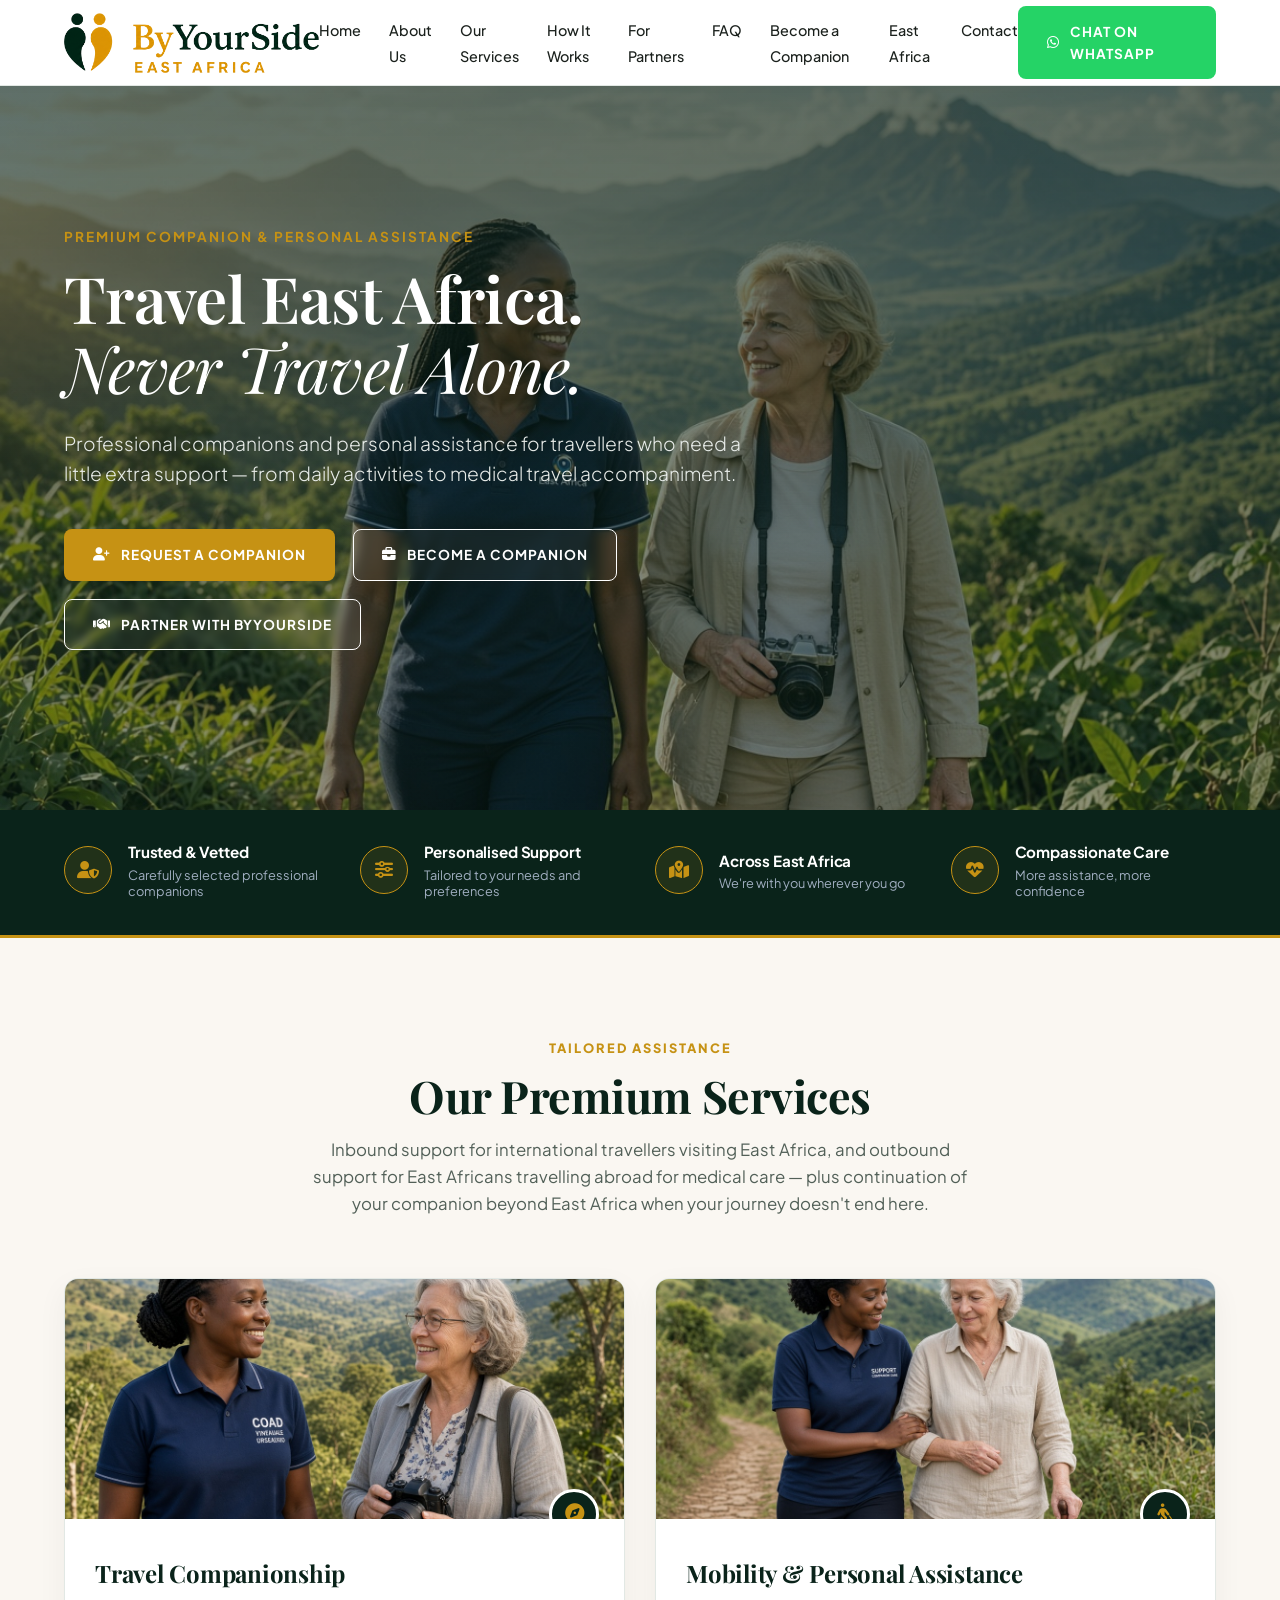
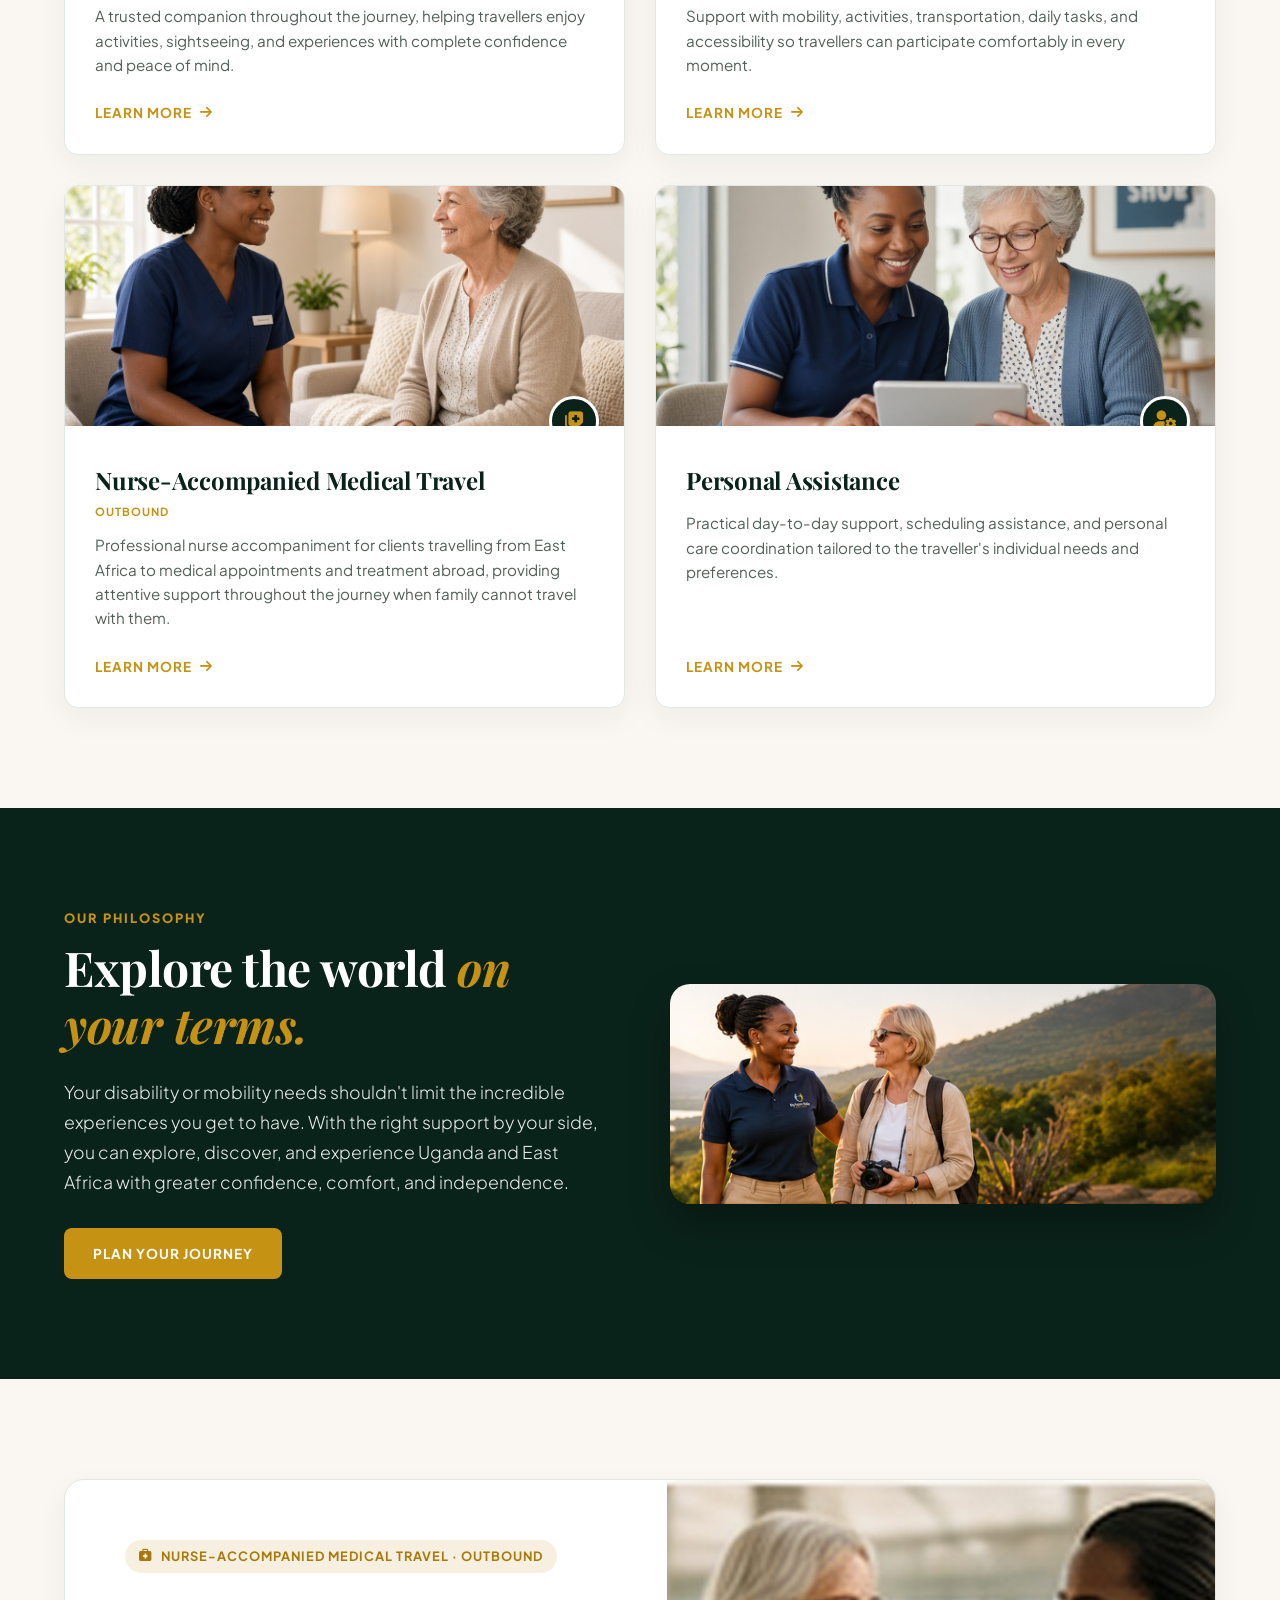
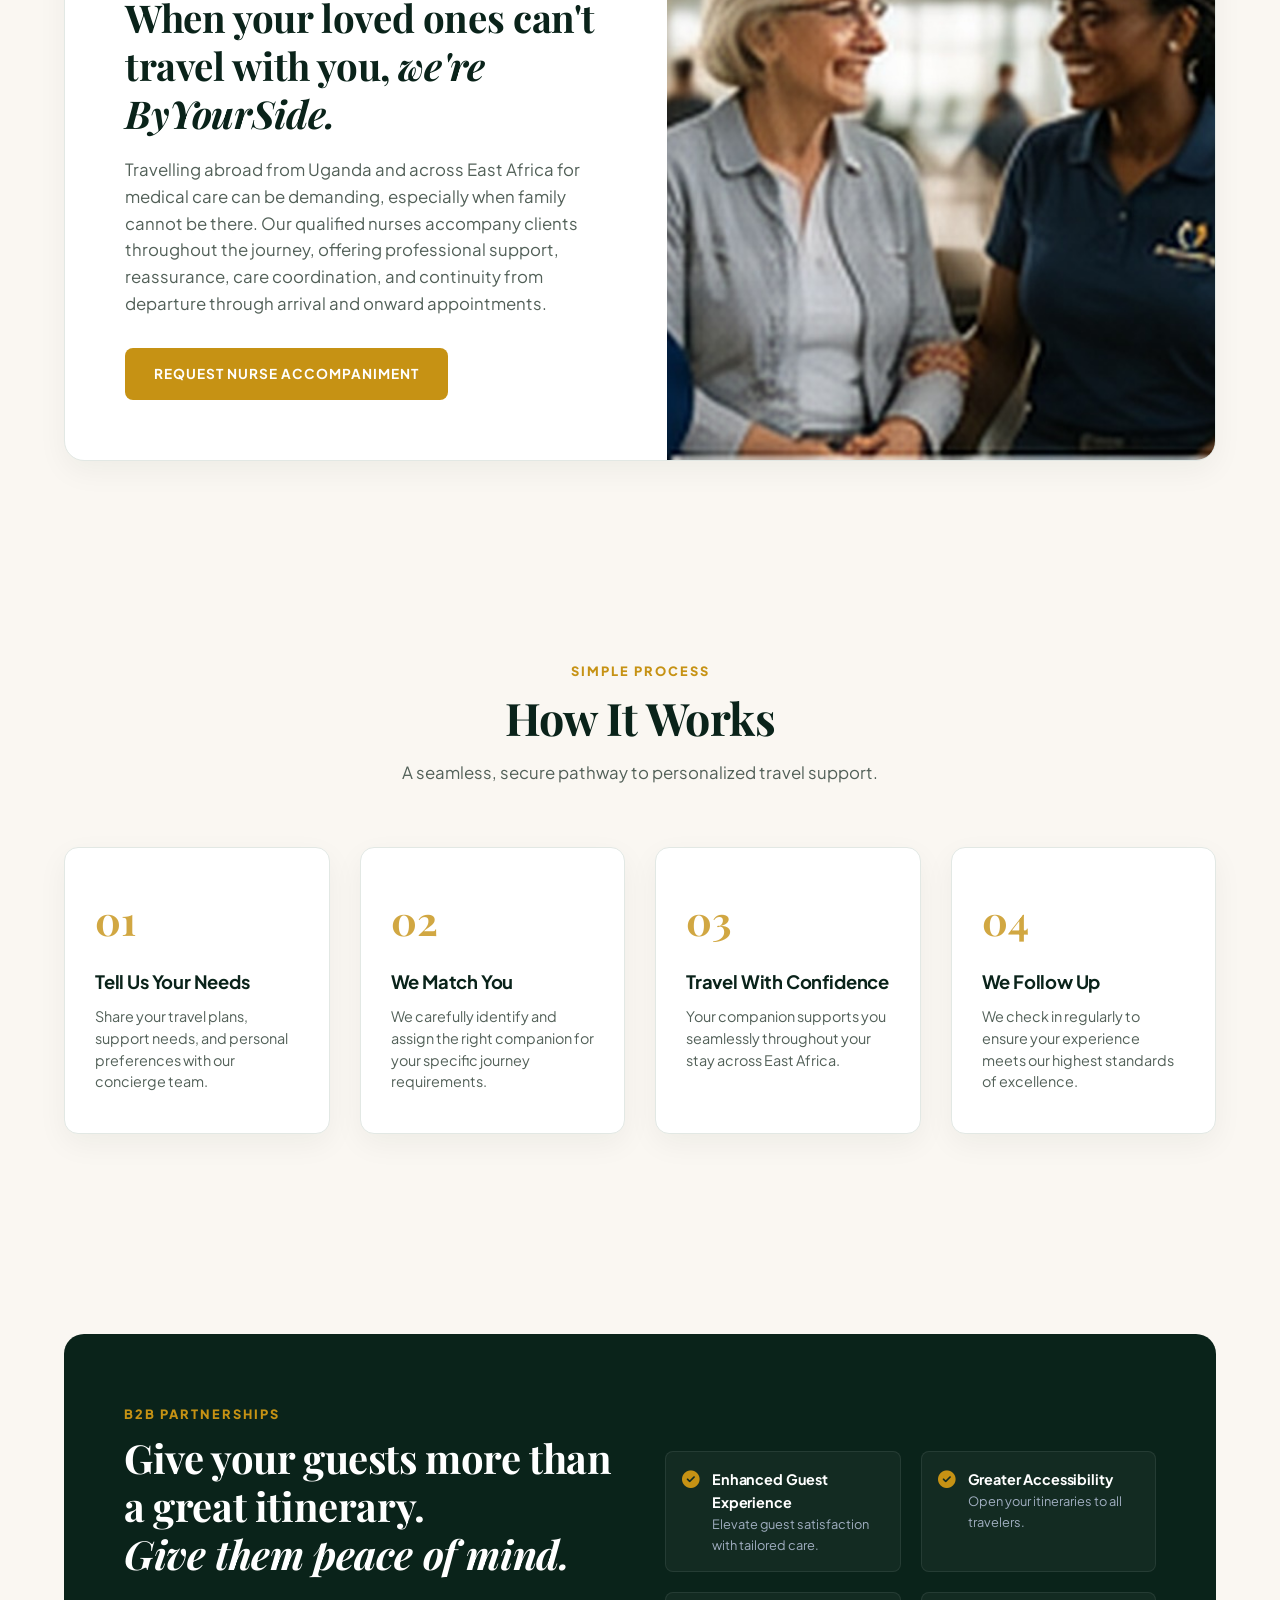
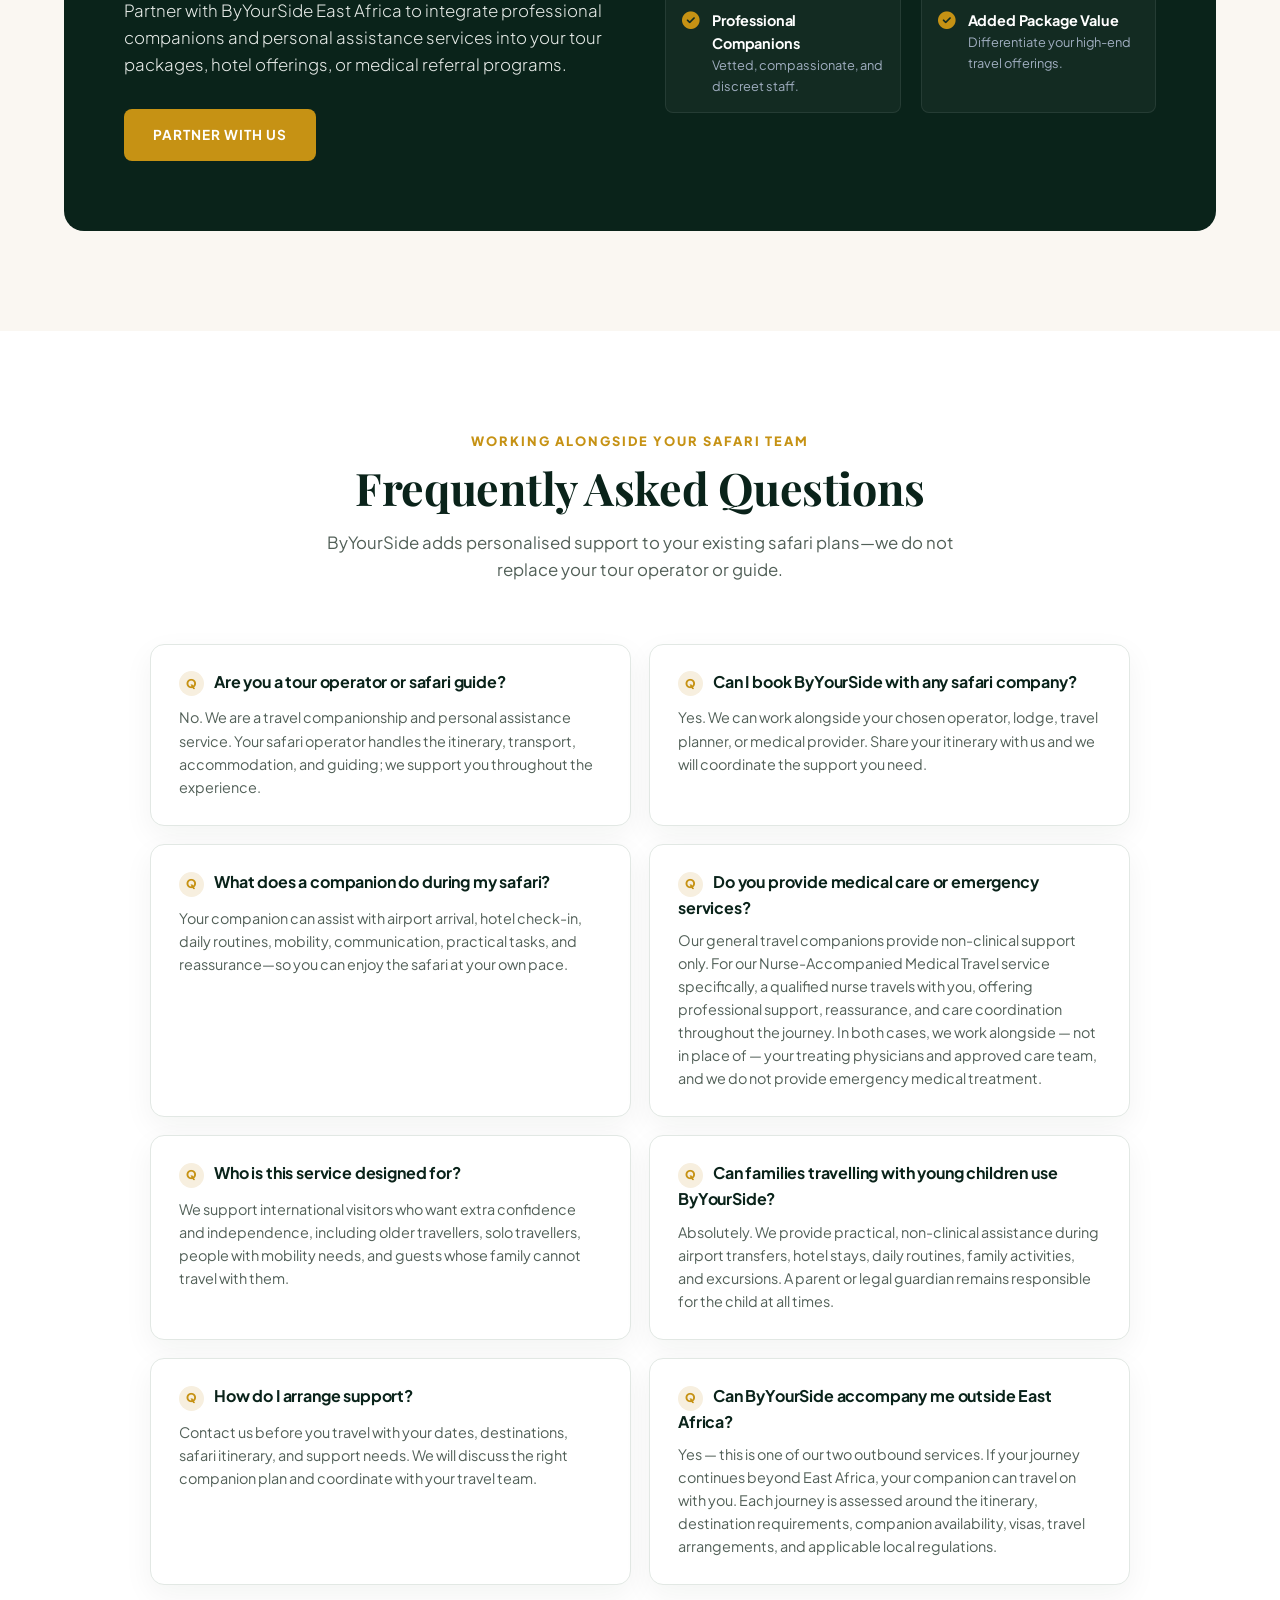
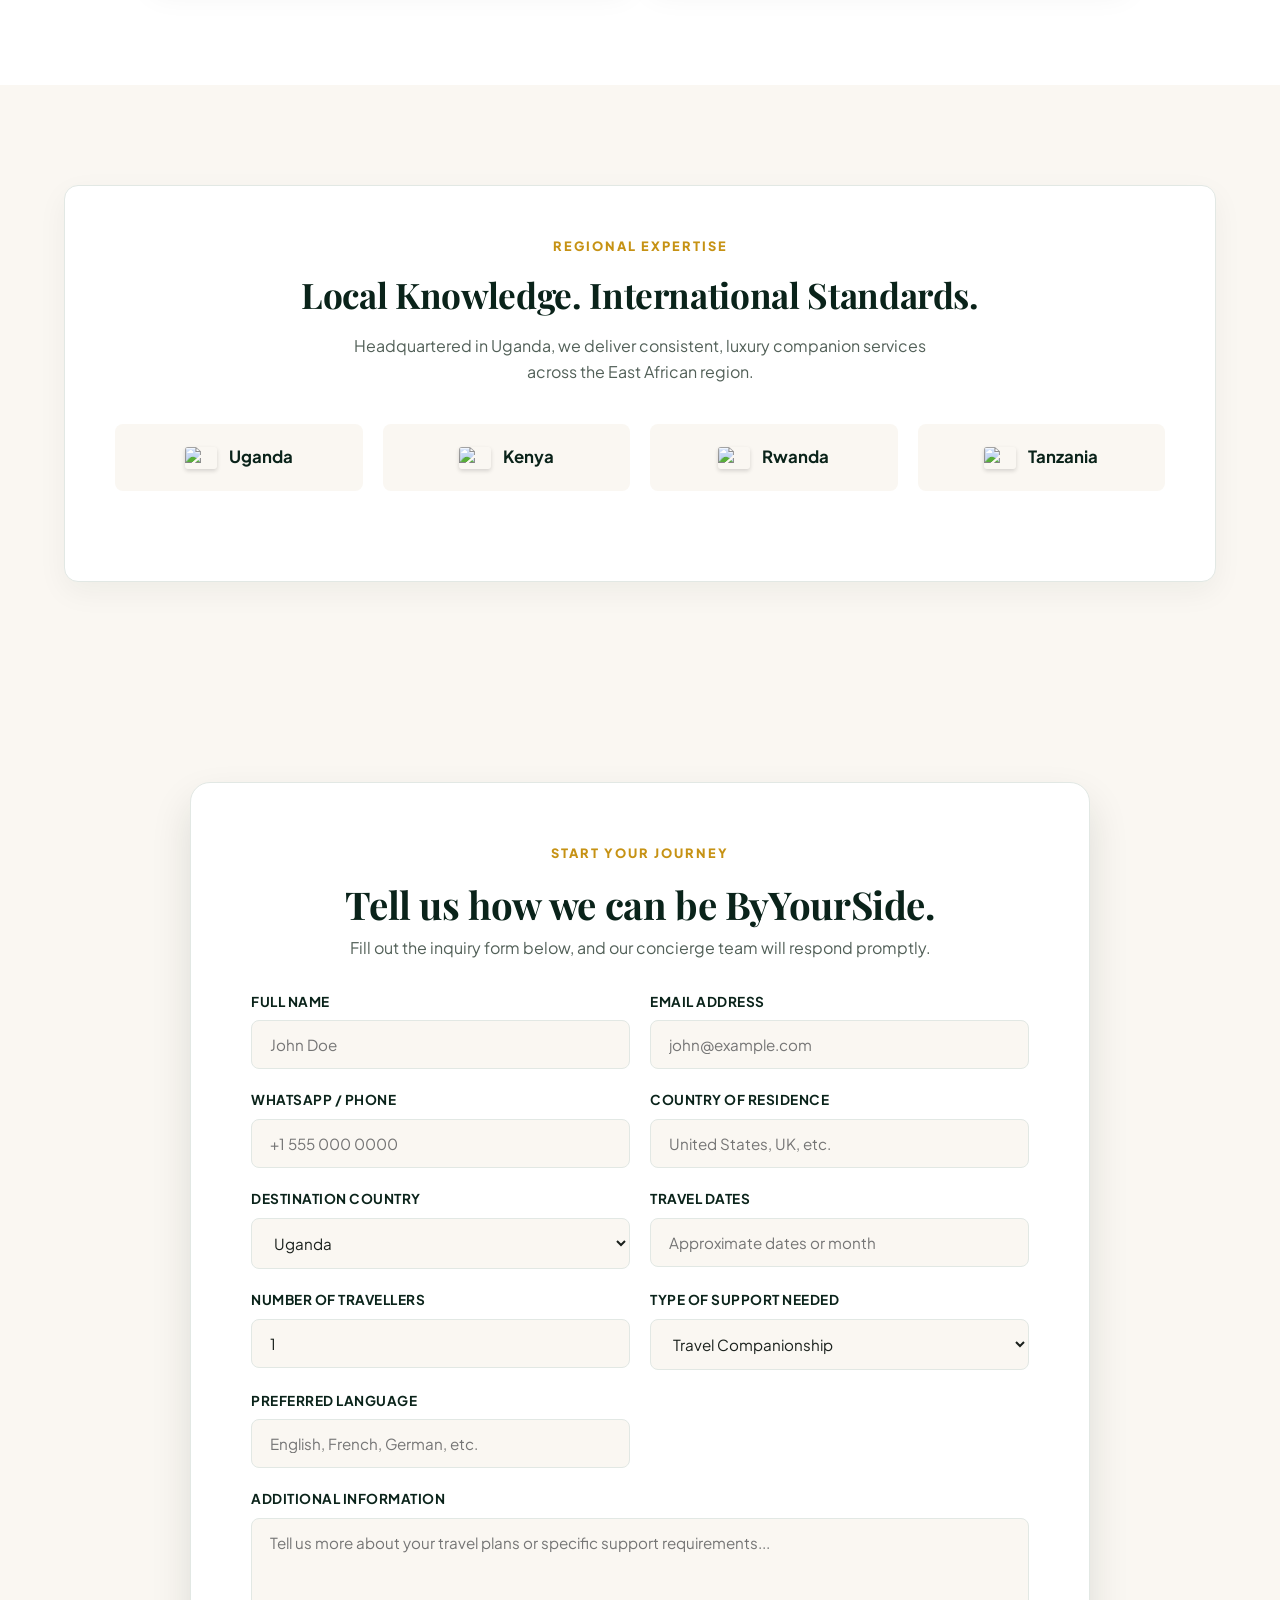
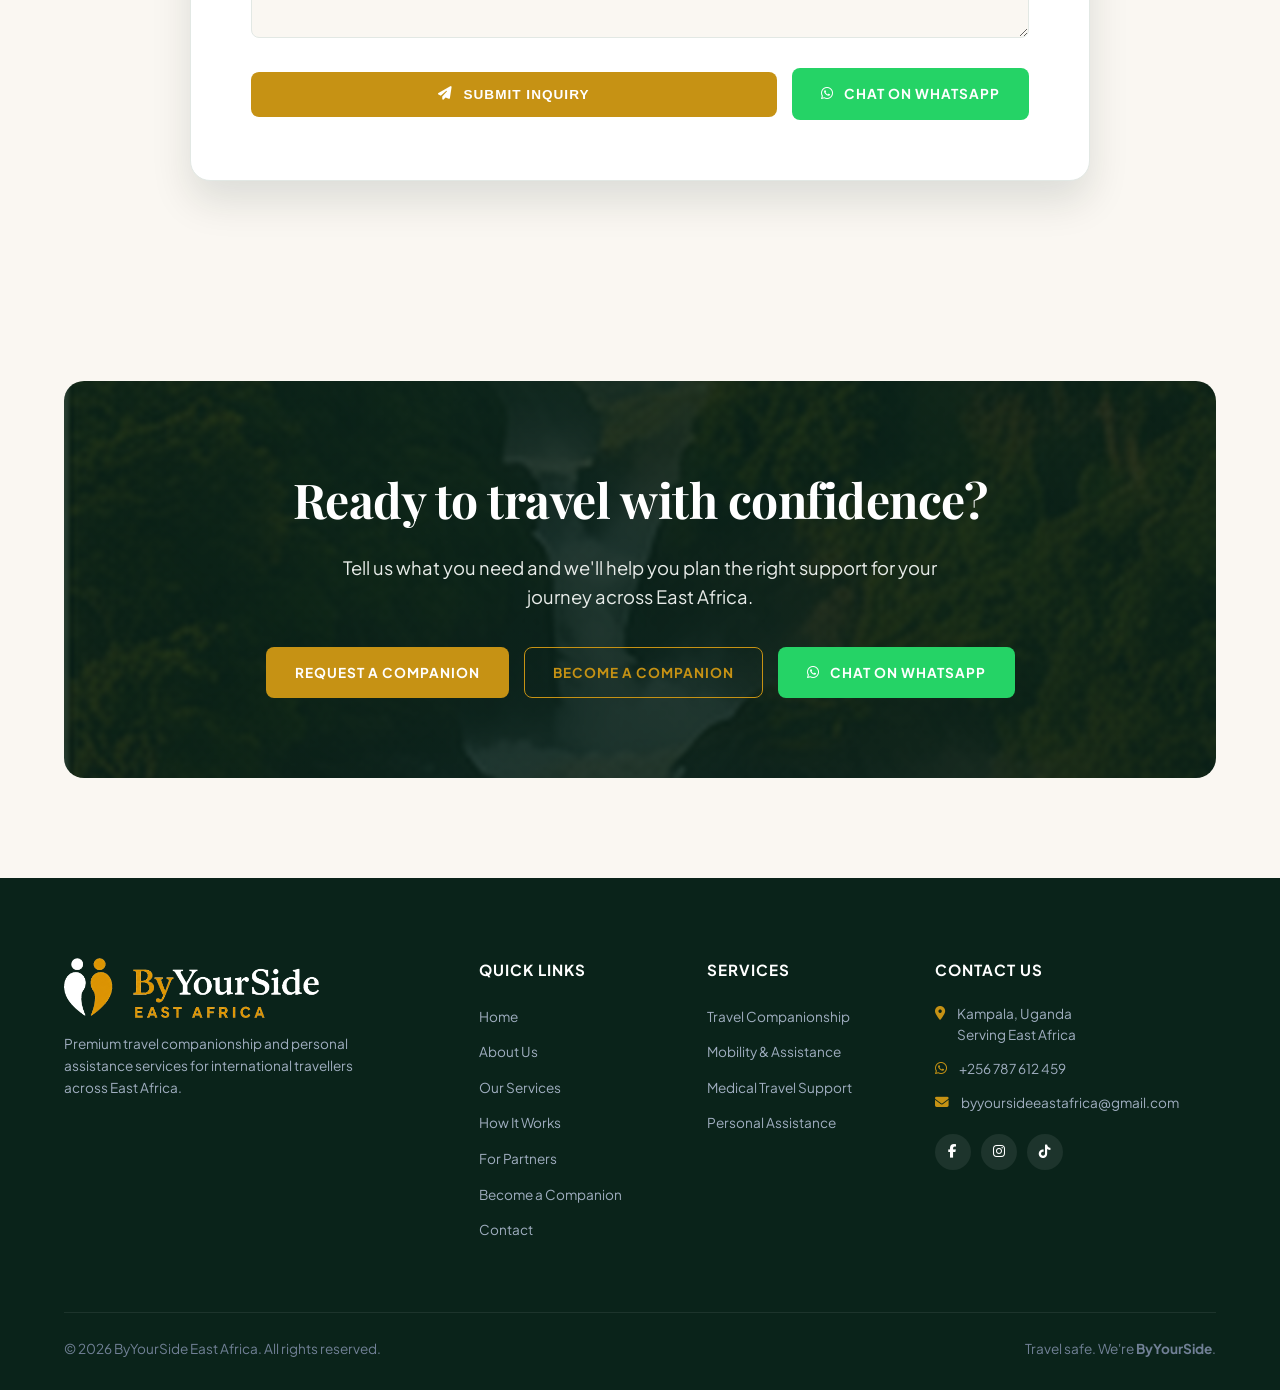
==== index.html @ d6a12758 "assets" ====
<!DOCTYPE html>
<html lang="en">
<head>
  <meta charset="UTF-8" />
  <meta name="viewport" content="width=device-width, initial-scale=1.0" />
  <title>ByYourSide EAST AFRICA — Travel with Confidence</title>
  
  <!-- Fonts & Icons -->
  <link rel="preconnect" href="https://fonts.googleapis.com">
  <link rel="preconnect" href="https://fonts.gstatic.com" crossorigin>
  <link href="https://fonts.googleapis.com/css2?family=Plus+Jakarta+Sans:wght@300;400;500;600;700;800&family=Playfair+Display:ital,wght@0,500;0,600;0,700;1,400;1,600&display=swap" rel="stylesheet">
  <link rel="stylesheet" href="https://cdnjs.cloudflare.com/ajax/libs/font-awesome/6.4.0/css/all.min.css" />

  <style>
    :root {
      --primary-dark: #0A231A;
      --primary-green: #143A27;
      --accent-gold: #C69214;
      --accent-gold-hover: #A87A0E;
      --accent-gold-light: #F7EFDF;
      --bg-cream: #FAF7F2;
      --bg-card: #FFFFFF;
      --text-dark: #1A201C;
      --text-muted: #526058;
      --text-light: #E8ECE9;
      --border-color: #E2E8E4;
      --radius-sm: 8px;
      --radius-md: 14px;
      --radius-lg: 20px;
      --shadow-soft: 0 10px 30px rgba(10, 35, 26, 0.05);
      --shadow-hover: 0 20px 40px rgba(10, 35, 26, 0.12);
    }

    * {
      box-sizing: border-box;
      margin: 0;
      padding: 0;
    }

    html {
      scroll-behavior: smooth;
    }

    body {
      font-family: 'Plus Jakarta Sans', sans-serif;
      background-color: var(--bg-cream);
      color: var(--text-dark);
      line-height: 1.6;
      -webkit-font-smoothing: antialiased;
    }

    h1, h2, h3, h4 {
      font-family: 'Playfair Display', serif;
      letter-spacing: -0.01em;
    }

    .container {
      width: 90%;
      max-width: 1200px;
      margin: 0 auto;
    }

    /* Buttons & Components */
    .btn {
      display: inline-flex;
      align-items: center;
      justify-content: center;
      gap: 10px;
      padding: 14px 28px;
      border-radius: var(--radius-sm);
      font-size: 0.85rem;
      font-weight: 700;
      text-transform: uppercase;
      letter-spacing: 1px;
      text-decoration: none;
      transition: all 0.3s ease;
      cursor: pointer;
      border: 1px solid transparent;
    }

    .btn-gold {
      background-color: var(--accent-gold);
      color: #FFFFFF;
    }

    .btn-gold:hover {
      background-color: var(--accent-gold-hover);
      transform: translateY(-2px);
      box-shadow: 0 8px 20px rgba(198, 146, 20, 0.3);
    }

    .btn-outline-gold {
      border-color: var(--accent-gold);
      color: var(--accent-gold);
      background: transparent;
    }

    .btn-outline-gold:hover {
      background-color: var(--accent-gold);
      color: #FFFFFF;
      transform: translateY(-2px);
    }

    .btn-outline-light {
      border-color: #FFFFFF;
      color: #FFFFFF;
      background: rgba(255, 255, 255, 0.05);
      backdrop-filter: blur(4px);
    }

    .btn-outline-light:hover {
      background: #FFFFFF;
      color: var(--primary-dark);
      transform: translateY(-2px);
    }

    .btn-wa {
      background-color: #25D366;
      color: #FFFFFF;
    }

    .btn-wa:hover {
      background-color: #1DA851;
      transform: translateY(-2px);
      box-shadow: 0 8px 20px rgba(37, 211, 102, 0.3);
    }

    /* Navigation */
    header {
      background: #FFFFFF;
      border-bottom: 1px solid var(--border-color);
      position: sticky;
      top: 0;
      z-index: 1000;
      transition: all 0.3s ease;
    }

    .nav-container {
      display: flex;
      justify-content: space-between;
      align-items: center;
      height: 85px;
    }

    .logo-svg {
      height: 60px;
      width: auto;
      display: block;
    }

    .nav-menu {
      display: flex;
      gap: 28px;
      list-style: none;
    }

    .nav-menu a {
      text-decoration: none;
      color: var(--text-dark);
      font-size: 0.9rem;
      font-weight: 500;
      transition: color 0.3s ease;
    }

    .nav-menu a:hover {
      color: var(--accent-gold);
    }

    .mobile-toggle {
      display: none;
      font-size: 1.5rem;
      color: var(--primary-dark);
      background: none;
      border: none;
      cursor: pointer;
    }

    .header-wa-btn {
      display: none;
    }

    @media (min-width: 1025px) {
      .header-wa-btn {
        display: inline-flex;
      }
    }

    /* Hero Section */
    .hero {
      position: relative;
      background: linear-gradient(180deg, rgba(10, 35, 26, 0.65) 0%, rgba(10, 35, 26, 0.45) 100%), 
                  url('assets/hero_banner.jpg') center/cover no-repeat;
      padding: 140px 0 160px;
      color: #FFFFFF;
    }

    .hero-content {
      max-width: 760px;
    }

    .hero-tag {
      font-size: 0.85rem;
      font-weight: 700;
      text-transform: uppercase;
      letter-spacing: 2px;
      color: var(--accent-gold);
      margin-bottom: 15px;
      display: block;
    }

    .hero h1 {
      font-size: 4rem;
      line-height: 1.1;
      font-weight: 600;
      margin-bottom: 24px;
    }

    .hero h1 span {
      font-style: italic;
      color: #FFFFFF;
      font-weight: 400;
    }

    .hero p {
      font-size: 1.2rem;
      line-height: 1.6;
      margin-bottom: 40px;
      color: var(--text-light);
      font-weight: 300;
      max-width: 680px;
    }

    .hero-ctas {
      display: flex;
      gap: 18px;
      flex-wrap: wrap;
    }

    /* Trust Strip */
    .trust-strip {
      background: var(--primary-dark);
      color: #FFFFFF;
      padding: 35px 0;
      border-bottom: 3px solid var(--accent-gold);
      margin-top: -5px;
    }

    .trust-grid {
      display: grid;
      grid-template-columns: repeat(4, 1fr);
      gap: 30px;
    }

    .trust-item {
      display: flex;
      align-items: center;
      gap: 16px;
    }

    .trust-icon {
      width: 48px;
      height: 48px;
      border-radius: 50%;
      background: rgba(198, 146, 20, 0.12);
      border: 1px solid var(--accent-gold);
      display: flex;
      align-items: center;
      justify-content: center;
      color: var(--accent-gold);
      font-size: 1.1rem;
      flex-shrink: 0;
    }

    .trust-text h4 {
      font-size: 0.95rem;
      font-family: 'Plus Jakarta Sans', sans-serif;
      font-weight: 700;
      margin-bottom: 2px;
    }

    .trust-text p {
      font-size: 0.8rem;
      color: #A0AEC0;
      line-height: 1.3;
    }

    /* Section Headings */
    .section-padding {
      padding: 100px 0;
    }

    .section-title {
      text-align: center;
      max-width: 680px;
      margin: 0 auto 60px;
    }

    .section-title-sub {
      font-size: 0.8rem;
      font-weight: 800;
      text-transform: uppercase;
      letter-spacing: 2px;
      color: var(--accent-gold);
      margin-bottom: 10px;
      display: block;
    }

    .section-title h2 {
      font-size: 2.8rem;
      color: var(--primary-dark);
      line-height: 1.2;
    }

    .section-title p {
      color: var(--text-muted);
      font-size: 1.05rem;
      margin-top: 15px;
    }

    /* Services Grid */
    .services-grid {
      display: grid;
      grid-template-columns: repeat(2, 1fr);
      gap: 30px;
    }

    .service-card {
      background: var(--bg-card);
      border-radius: var(--radius-md);
      overflow: hidden;
      box-shadow: var(--shadow-soft);
      border: 1px solid var(--border-color);
      display: flex;
      flex-direction: column;
      transition: all 0.3s ease;
    }

    .service-card:hover {
      transform: translateY(-5px);
      box-shadow: var(--shadow-hover);
    }

    .service-img-wrap {
      position: relative;
      width: 100%;
      height: 240px;
      overflow: hidden;
    }

    .service-img-wrap img {
      width: 100%;
      height: 100%;
      object-fit: cover;
      transition: transform 0.5s ease;
    }

    .service-card:hover .service-img-wrap img {
      transform: scale(1.05);
    }

    .service-card-icon {
      position: absolute;
      bottom: -20px;
      right: 25px;
      width: 50px;
      height: 50px;
      background: var(--primary-dark);
      color: var(--accent-gold);
      border-radius: 50%;
      display: flex;
      align-items: center;
      justify-content: center;
      font-size: 1.2rem;
      border: 3px solid #FFFFFF;
      box-shadow: 0 4px 10px rgba(0,0,0,0.1);
    }

    .service-content {
      padding: 35px 30px 30px;
      flex-grow: 1;
      display: flex;
      flex-direction: column;
    }

    .service-card h3 {
      font-size: 1.5rem;
      color: var(--primary-dark);
      margin-bottom: 12px;
    }

    .service-card p {
      font-size: 0.95rem;
      color: var(--text-muted);
      margin-bottom: 25px;
      flex-grow: 1;
    }

    .service-link {
      color: var(--accent-gold);
      text-decoration: none;
      font-size: 0.85rem;
      font-weight: 700;
      text-transform: uppercase;
      letter-spacing: 1px;
      display: inline-flex;
      align-items: center;
      gap: 8px;
      transition: gap 0.3s ease;
    }

    .service-link:hover {
      gap: 12px;
    }

    /* Empowerment Section */
    .empowerment-bg {
      background: var(--primary-dark);
      color: #FFFFFF;
      position: relative;
      overflow: hidden;
    }

    .empowerment-grid {
      display: grid;
      grid-template-columns: 1fr 1fr;
      gap: 60px;
      align-items: center;
    }

    .empowerment-content h2 {
      font-size: 3rem;
      line-height: 1.2;
      margin-bottom: 24px;
      color: #FFFFFF;
    }

    .empowerment-content h2 span {
      color: var(--accent-gold);
      font-style: italic;
    }

    .empowerment-content p {
      font-size: 1.1rem;
      line-height: 1.7;
      color: var(--text-light);
      margin-bottom: 30px;
      font-weight: 300;
    }

    .empowerment-image {
      position: relative;
      border-radius: var(--radius-lg);
      overflow: hidden;
      box-shadow: 0 20px 40px rgba(0,0,0,0.3);
    }

    .empowerment-image img {
      width: 100%;
      height: auto;
      display: block;
    }

    /* Medical Feature Section */
    .medical-card {
      background: #FFFFFF;
      border-radius: var(--radius-lg);
      border: 1px solid var(--border-color);
      box-shadow: var(--shadow-soft);
      overflow: hidden;
      display: grid;
      grid-template-columns: 1.1fr 1fr;
    }

    .medical-content {
      padding: 60px;
      display: flex;
      flex-direction: column;
      justify-content: center;
    }

    .medical-badge {
      display: inline-flex;
      align-items: center;
      gap: 8px;
      background: var(--accent-gold-light);
      color: var(--accent-gold-hover);
      padding: 6px 14px;
      border-radius: 50px;
      font-size: 0.8rem;
      font-weight: 700;
      text-transform: uppercase;
      letter-spacing: 1px;
      width: fit-content;
      margin-bottom: 20px;
    }

    .medical-content h2 {
      font-size: 2.4rem;
      color: var(--primary-dark);
      margin-bottom: 20px;
      line-height: 1.25;
    }

    .medical-content p {
      font-size: 1.05rem;
      color: var(--text-muted);
      margin-bottom: 30px;
      line-height: 1.6;
    }

    .medical-image {
      background: url('assets/medical-travel.jpg') center/cover no-repeat;
      min-height: 400px;
    }

    /* How It Works Steps */
    .steps-wrapper {
      display: grid;
      grid-template-columns: repeat(4, 1fr);
      gap: 30px;
      position: relative;
    }

    .step-card {
      background: var(--bg-card);
      padding: 40px 30px;
      border-radius: var(--radius-md);
      border: 1px solid var(--border-color);
      box-shadow: var(--shadow-soft);
      position: relative;
    }

    .step-number {
      font-family: 'Playfair Display', serif;
      font-size: 2.5rem;
      font-weight: 700;
      color: var(--accent-gold);
      opacity: 0.8;
      margin-bottom: 15px;
    }

    .step-card h3 {
      font-size: 1.15rem;
      font-family: 'Plus Jakarta Sans', sans-serif;
      font-weight: 700;
      margin-bottom: 10px;
      color: var(--primary-dark);
    }

    .step-card p {
      font-size: 0.9rem;
      color: var(--text-muted);
      line-height: 1.5;
    }

    /* Safari Operator FAQ */
    .faq-grid {
      display: grid;
      grid-template-columns: repeat(2, 1fr);
      gap: 18px;
      max-width: 980px;
      margin: 0 auto;
    }

    .faq-item {
      background: var(--bg-card);
      border: 1px solid var(--border-color);
      border-radius: var(--radius-md);
      padding: 26px 28px;
      box-shadow: var(--shadow-soft);
    }

    .faq-item h3 {
      font-family: 'Plus Jakarta Sans', sans-serif;
      color: var(--primary-dark);
      font-size: 1rem;
      line-height: 1.4;
      margin-bottom: 10px;
    }

    .faq-item h3::before {
      content: 'Q';
      display: inline-flex;
      align-items: center;
      justify-content: center;
      width: 25px;
      height: 25px;
      margin-right: 10px;
      border-radius: 50%;
      background: var(--accent-gold-light);
      color: var(--accent-gold);
      font-size: 0.75rem;
      font-weight: 800;
    }

    .faq-item p {
      color: var(--text-muted);
      font-size: 0.9rem;
      line-height: 1.6;
    }

    /* For Partners B2B Section */
    .partner-section {
      background: var(--primary-dark);
      color: #FFFFFF;
      border-radius: var(--radius-lg);
      padding: 70px 60px;
      display: grid;
      grid-template-columns: 1fr 1fr;
      gap: 50px;
      align-items: center;
    }

    .partner-content h2 {
      font-size: 2.5rem;
      margin-bottom: 20px;
      line-height: 1.2;
    }

    .partner-content p {
      color: var(--text-light);
      font-size: 1.05rem;
      margin-bottom: 30px;
      font-weight: 300;
    }

    .partner-benefits {
      display: grid;
      grid-template-columns: repeat(2, 1fr);
      gap: 20px;
    }

    .benefit-item {
      display: flex;
      align-items: flex-start;
      gap: 12px;
      background: rgba(255, 255, 255, 0.04);
      padding: 16px;
      border-radius: var(--radius-sm);
      border: 1px solid rgba(255, 255, 255, 0.08);
    }

    .benefit-item i {
      color: var(--accent-gold);
      font-size: 1.1rem;
      margin-top: 3px;
    }

    .benefit-item h4 {
      font-family: 'Plus Jakarta Sans', sans-serif;
      font-size: 0.9rem;
      font-weight: 700;
      color: #FFFFFF;
    }

    /* East Africa Strip */
    .region-box {
      background: #FFFFFF;
      border-radius: var(--radius-md);
      padding: 50px;
      border: 1px solid var(--border-color);
      box-shadow: var(--shadow-soft);
      text-align: center;
    }

    .country-grid {
      display: grid;
      grid-template-columns: repeat(4, 1fr);
      gap: 20px;
      margin: 40px 0;
    }

    .country-card {
      padding: 20px;
      background: var(--bg-cream);
      border-radius: var(--radius-sm);
      display: flex;
      align-items: center;
      justify-content: center;
      gap: 12px;
      font-weight: 700;
      color: var(--primary-dark);
      font-size: 1.05rem;
    }

    .flag-img {
      width: 32px;
      height: 22px;
      object-fit: cover;
      border-radius: 3px;
      box-shadow: 0 2px 4px rgba(0,0,0,0.15);
    }

    /* Form Section */
    .inquiry-wrapper {
      background: #FFFFFF;
      border-radius: var(--radius-lg);
      border: 1px solid var(--border-color);
      box-shadow: var(--shadow-hover);
      padding: 60px;
      max-width: 900px;
      margin: 0 auto;
    }

    .form-grid {
      display: grid;
      grid-template-columns: repeat(2, 1fr);
      gap: 20px;
      margin-top: 30px;
    }

    .form-group {
      display: flex;
      flex-direction: column;
      gap: 8px;
    }

    .form-group.full-width {
      grid-column: span 2;
    }

    .form-group label {
      font-size: 0.85rem;
      font-weight: 700;
      color: var(--primary-dark);
      text-transform: uppercase;
      letter-spacing: 0.5px;
    }

    .form-control {
      padding: 14px 18px;
      border-radius: var(--radius-sm);
      border: 1px solid var(--border-color);
      font-family: inherit;
      font-size: 0.95rem;
      color: var(--text-dark);
      background: var(--bg-cream);
      transition: border-color 0.3s ease;
    }

    .form-control:focus {
      outline: none;
      border-color: var(--accent-gold);
      background: #FFFFFF;
    }

    textarea.form-control {
      resize: vertical;
      min-height: 120px;
    }

    .form-actions {
      grid-column: span 2;
      display: flex;
      gap: 15px;
      align-items: center;
      margin-top: 10px;
    }

    /* Final CTA Banner */
    .final-cta {
      background: linear-gradient(rgba(10, 35, 26, 0.85), rgba(10, 35, 26, 0.85)),
                  url('assets/east-africa.jpg') center/cover no-repeat;
      border-radius: var(--radius-lg);
      padding: 80px 40px;
      text-align: center;
      color: #FFFFFF;
    }

    .final-cta h2 {
      font-size: 3rem;
      margin-bottom: 15px;
    }

    .final-cta p {
      font-size: 1.15rem;
      color: var(--text-light);
      margin-bottom: 35px;
      max-width: 600px;
      margin-left: auto;
      margin-right: auto;
    }

    /* Footer */
    footer {
      background: var(--primary-dark);
      color: #FFFFFF;
      padding: 80px 0 30px;
    }

    .footer-grid {
      display: grid;
      grid-template-columns: 2fr 1fr 1fr 1.5fr;
      gap: 40px;
      margin-bottom: 60px;
    }

    .footer-desc {
      font-size: 0.85rem;
      color: #A0AEC0;
      line-height: 1.6;
      margin-top: 15px;
      max-width: 320px;
    }

    .footer-col h4 {
      font-size: 0.95rem;
      font-family: 'Plus Jakarta Sans', sans-serif;
      font-weight: 700;
      margin-bottom: 20px;
      color: #FFFFFF;
      letter-spacing: 1px;
      text-transform: uppercase;
    }

    .footer-col ul {
      list-style: none;
    }

    .footer-col ul li {
      margin-bottom: 10px;
    }

    .footer-col ul a {
      color: #A0AEC0;
      text-decoration: none;
      font-size: 0.85rem;
      transition: color 0.3s ease;
    }

    .footer-col ul a:hover {
      color: var(--accent-gold);
    }

    .footer-contact-item {
      display: flex;
      align-items: flex-start;
      gap: 12px;
      font-size: 0.85rem;
      color: #A0AEC0;
      margin-bottom: 12px;
    }

    .footer-contact-item i {
      color: var(--accent-gold);
      margin-top: 4px;
    }

    .social-icons {
      display: flex;
      gap: 10px;
      margin-top: 20px;
    }

    .social-icon {
      width: 36px;
      height: 36px;
      border-radius: 50%;
      background: rgba(255,255,255,0.08);
      color: #FFFFFF;
      display: flex;
      align-items: center;
      justify-content: center;
      text-decoration: none;
      font-size: 0.85rem;
      transition: all 0.3s ease;
    }

    .social-icon:hover {
      background: var(--accent-gold);
      color: #FFFFFF;
    }

    .footer-bottom {
      border-top: 1px solid rgba(255,255,255,0.08);
      padding-top: 25px;
      display: flex;
      justify-content: space-between;
      font-size: 0.85rem;
      color: #718096;
    }

    /* Responsive Design */
    @media (max-width: 1024px) {
      .hero h1 { font-size: 3rem; }
      .trust-grid { grid-template-columns: repeat(2, 1fr); }
      .empowerment-grid, .medical-card, .partner-section { grid-template-columns: 1fr; }
      .medical-image { min-height: 300px; }
      .steps-wrapper { grid-template-columns: repeat(2, 1fr); }
      .faq-grid { grid-template-columns: 1fr; }
      .footer-grid { grid-template-columns: repeat(2, 1fr); }
    }

    @media (max-width: 768px) {
      .mobile-toggle { display: block; }
      .nav-menu {
        display: none;
        position: absolute;
        top: 85px;
        left: 0;
        right: 0;
        background: #FFFFFF;
        flex-direction: column;
        padding: 20px;
        box-shadow: 0 10px 20px rgba(0,0,0,0.1);
        border-bottom: 1px solid var(--border-color);
      }
      .nav-menu.active { display: flex; }
      .hero { padding: 80px 0 100px; }
      .hero h1 { font-size: 2.4rem; }
      .services-grid { grid-template-columns: 1fr; }
      .country-grid { grid-template-columns: repeat(2, 1fr); }
      .form-grid { grid-template-columns: 1fr; }
      .form-group.full-width { grid-column: span 1; }
      .form-actions { grid-column: span 1; flex-direction: column; }
      .partner-section, .medical-content, .inquiry-wrapper { padding: 30px 20px; }
      .trust-grid { grid-template-columns: 1fr; }
      .steps-wrapper { grid-template-columns: 1fr; }
      .faq-item { padding: 22px; }
      .footer-grid { grid-template-columns: 1fr; }
      .footer-bottom { flex-direction: column; gap: 10px; text-align: center; }
    }
  </style>
</head>
<body>

  <!-- Navigation -->
  <header>
    <div class="container nav-container">
      <a href="#" style="text-decoration: none;">
        <!-- Official Logo (real artwork) -->
        <img class="logo-svg" src="assets/byyourside-logo-color.png" alt="ByYourSide East Africa">
      </a>

      <button class="mobile-toggle" onclick="toggleMenu()">
        <i class="fa-solid fa-bars"></i>
      </button>

      <ul class="nav-menu" id="navMenu">
        <li><a href="#home">Home</a></li>
        <li><a href="#empowerment">About Us</a></li>
        <li><a href="#services">Our Services</a></li>
        <li><a href="#how-it-works">How It Works</a></li>
        <li><a href="#partners">For Partners</a></li>
        <li><a href="#faq">FAQ</a></li>
        <li><a href="companion-application.html">Become a Companion</a></li>
        <li><a href="#east-africa">East Africa</a></li>
        <li><a href="#inquiry">Contact</a></li>
      </ul>

      <a href="https://wa.me/256787612459" class="btn btn-wa header-wa-btn">
        <i class="fa-brands fa-whatsapp"></i> Chat on WhatsApp
      </a>
    </div>
  </header>

  <!-- Hero Section -->
  <section class="hero" id="home">
    <div class="container">
      <div class="hero-content">
        <span class="hero-tag">Premium Companion & Personal Assistance</span>
        <h1>Travel East Africa.<br><span>Never Travel Alone.</span></h1>
        <p>Professional companions and personal assistance for travellers who need a little extra support — from daily activities to medical travel accompaniment.</p>
        <div class="hero-ctas">
          <a href="#inquiry" class="btn btn-gold"><i class="fa-solid fa-user-plus"></i> REQUEST A COMPANION</a>
          <a href="companion-application.html" class="btn btn-outline-light"><i class="fa-solid fa-briefcase"></i> BECOME A COMPANION</a>
          <a href="#partners" class="btn btn-outline-light"><i class="fa-solid fa-handshake"></i> PARTNER WITH BYYOURSIDE</a>
        </div>
      </div>
    </div>
  </section>

  <!-- Trust Strip -->
  <div class="trust-strip">
    <div class="container trust-grid">
      <div class="trust-item">
        <div class="trust-icon"><i class="fa-solid fa-user-shield"></i></div>
        <div class="trust-text">
          <h4>Trusted & Vetted</h4>
          <p>Carefully selected professional companions</p>
        </div>
      </div>
      <div class="trust-item">
        <div class="trust-icon"><i class="fa-solid fa-sliders"></i></div>
        <div class="trust-text">
          <h4>Personalised Support</h4>
          <p>Tailored to your needs and preferences</p>
        </div>
      </div>
      <div class="trust-item">
        <div class="trust-icon"><i class="fa-solid fa-map-location-dot"></i></div>
        <div class="trust-text">
          <h4>Across East Africa</h4>
          <p>We're with you wherever you go</p>
        </div>
      </div>
      <div class="trust-item">
        <div class="trust-icon"><i class="fa-solid fa-heart-pulse"></i></div>
        <div class="trust-text">
          <h4>Compassionate Care</h4>
          <p>More assistance, more confidence</p>
        </div>
      </div>
    </div>
  </div>

  <!-- Services Section -->
  <section class="section-padding" id="services">
    <div class="container">
      <div class="section-title">
        <span class="section-title-sub">Tailored Assistance</span>
        <h2>Our Premium Services</h2>
        <p>Inbound support for international travellers visiting East Africa, and outbound support for East Africans travelling abroad for medical care — plus continuation of your companion beyond East Africa when your journey doesn't end here.</p>
      </div>

      <div class="services-grid">
        <!-- Service 1 -->
        <div class="service-card">
          <div class="service-img-wrap">
            <img src="assets/travel_companionship.jpg" alt="Travel Companionship">
            <div class="service-card-icon"><i class="fa-solid fa-compass"></i></div>
          </div>
          <div class="service-content">
            <h3>Travel Companionship</h3>
            <p>A trusted companion throughout the journey, helping travellers enjoy activities, sightseeing, and experiences with complete confidence and peace of mind.</p>
            <a href="#inquiry" class="service-link">Learn more <i class="fa-solid fa-arrow-right"></i></a>
          </div>
        </div>

        <!-- Service 2 -->
        <div class="service-card">
          <div class="service-img-wrap">
            <img src="assets/mobility.jpg" alt="Mobility & Personal Assistance">
            <div class="service-card-icon"><i class="fa-solid fa-person-walking-with-cane"></i></div>
          </div>
          <div class="service-content">
            <h3>Mobility & Personal Assistance</h3>
            <p>Support with mobility, activities, transportation, daily tasks, and accessibility so travellers can participate comfortably in every moment.</p>
            <a href="#inquiry" class="service-link">Learn more <i class="fa-solid fa-arrow-right"></i></a>
          </div>
        </div>

        <!-- Service 3 -->
        <div class="service-card">
          <div class="service-img-wrap">
            <img src="assets/medical_travel.jpg" alt="Medical Travel Support">
            <div class="service-card-icon"><i class="fa-solid fa-notes-medical"></i></div>
          </div>
          <div class="service-content">
            <h3>Nurse-Accompanied Medical Travel <span style="font-size:0.7rem; text-transform:uppercase; letter-spacing:1px; color: var(--accent-gold); font-weight:700; display:block; font-family:'Plus Jakarta Sans', sans-serif; margin-top:4px;">Outbound</span></h3>
            <p>Professional nurse accompaniment for clients travelling from East Africa to medical appointments and treatment abroad, providing attentive support throughout the journey when family cannot travel with them.</p>
            <a href="#inquiry" class="service-link">Learn more <i class="fa-solid fa-arrow-right"></i></a>
          </div>
        </div>

        <!-- Service 4 -->
        <div class="service-card">
          <div class="service-img-wrap">
            <img src="assets/personal_assitance.jpg" alt="Personal Assistance">
            <div class="service-card-icon"><i class="fa-solid fa-user-gear"></i></div>
          </div>
          <div class="service-content">
            <h3>Personal Assistance</h3>
            <p>Practical day-to-day support, scheduling assistance, and personal care coordination tailored to the traveller's individual needs and preferences.</p>
            <a href="#inquiry" class="service-link">Learn more <i class="fa-solid fa-arrow-right"></i></a>
          </div>
        </div>
      </div>
    </div>
  </section>

  <!-- Empowerment Section -->
  <section class="section-padding empowerment-bg" id="empowerment">
    <div class="container">
      <div class="empowerment-grid">
        <div class="empowerment-content">
          <span class="section-title-sub">Our Philosophy</span>
          <h2>Explore the world <span>on your terms.</span></h2>
          <p>Your disability or mobility needs shouldn't limit the incredible experiences you get to have. With the right support by your side, you can explore, discover, and experience Uganda and East Africa with greater confidence, comfort, and independence.</p>
          <a href="#inquiry" class="btn btn-gold">PLAN YOUR JOURNEY</a>
        </div>
        <div class="empowerment-image">
          <img src="assets/hero-companion.jpg" alt="Empowered Traveller in Africa">
        </div>
      </div>
    </div>
  </section>

  <!-- Medical Travel Feature -->
  <section class="section-padding">
    <div class="container">
      <div class="medical-card">
        <div class="medical-content">
          <div class="medical-badge"><i class="fa-solid fa-briefcase-medical"></i> Nurse-Accompanied Medical Travel · Outbound</div>
          <h2>When your loved ones can't travel with you, <em>we're ByYourSide.</em></h2>
          <p>Travelling abroad from Uganda and across East Africa for medical care can be demanding, especially when family cannot be there. Our qualified nurses accompany clients throughout the journey, offering professional support, reassurance, care coordination, and continuity from departure through arrival and onward appointments.</p>
          <div>
            <a href="#inquiry" class="btn btn-gold">REQUEST NURSE ACCOMPANIMENT</a>
          </div>
        </div>
        <div class="medical-image"></div>
      </div>
    </div>
  </section>

  <!-- How It Works -->
  <section class="section-padding" id="how-it-works" style="background: var(--bg-cream);">
    <div class="container">
      <div class="section-title">
        <span class="section-title-sub">Simple Process</span>
        <h2>How It Works</h2>
        <p>A seamless, secure pathway to personalized travel support.</p>
      </div>

      <div class="steps-wrapper">
        <div class="step-card">
          <div class="step-number">01</div>
          <h3>Tell Us Your Needs</h3>
          <p>Share your travel plans, support needs, and personal preferences with our concierge team.</p>
        </div>
        <div class="step-card">
          <div class="step-number">02</div>
          <h3>We Match You</h3>
          <p>We carefully identify and assign the right companion for your specific journey requirements.</p>
        </div>
        <div class="step-card">
          <div class="step-number">03</div>
          <h3>Travel With Confidence</h3>
          <p>Your companion supports you seamlessly throughout your stay across East Africa.</p>
        </div>
        <div class="step-card">
          <div class="step-number">04</div>
          <h3>We Follow Up</h3>
          <p>We check in regularly to ensure your experience meets our highest standards of excellence.</p>
        </div>
      </div>
    </div>
  </section>

  <!-- For Partners -->
  <section class="section-padding" id="partners">
    <div class="container">
      <div class="partner-section">
        <div class="partner-content">
          <span class="section-title-sub" style="color: var(--accent-gold);">B2B Partnerships</span>
          <h2>Give your guests more than a great itinerary.<br><em>Give them peace of mind.</em></h2>
          <p>Partner with ByYourSide East Africa to integrate professional companions and personal assistance services into your tour packages, hotel offerings, or medical referral programs.</p>
          <a href="#inquiry" class="btn btn-gold">PARTNER WITH US</a>
        </div>

        <div class="partner-benefits">
          <div class="benefit-item">
            <i class="fa-solid fa-circle-check"></i>
            <div>
              <h4>Enhanced Guest Experience</h4>
              <p style="font-size: 0.8rem; color: #A0AEC0;">Elevate guest satisfaction with tailored care.</p>
            </div>
          </div>
          <div class="benefit-item">
            <i class="fa-solid fa-circle-check"></i>
            <div>
              <h4>Greater Accessibility</h4>
              <p style="font-size: 0.8rem; color: #A0AEC0;">Open your itineraries to all travelers.</p>
            </div>
          </div>
          <div class="benefit-item">
            <i class="fa-solid fa-circle-check"></i>
            <div>
              <h4>Professional Companions</h4>
              <p style="font-size: 0.8rem; color: #A0AEC0;">Vetted, compassionate, and discreet staff.</p>
            </div>
          </div>
          <div class="benefit-item">
            <i class="fa-solid fa-circle-check"></i>
            <div>
              <h4>Added Package Value</h4>
              <p style="font-size: 0.8rem; color: #A0AEC0;">Differentiate your high-end travel offerings.</p>
            </div>
          </div>
        </div>
      </div>
    </div>
  </section>

  <!-- Working Alongside Safari Operators FAQ -->
  <section class="section-padding" id="faq" style="background: #FFFFFF;">
    <div class="container">
      <div class="section-title">
        <span class="section-title-sub">Working Alongside Your Safari Team</span>
        <h2>Frequently Asked Questions</h2>
        <p>ByYourSide adds personalised support to your existing safari plans—we do not replace your tour operator or guide.</p>
      </div>

      <div class="faq-grid">
        <article class="faq-item">
          <h3>Are you a tour operator or safari guide?</h3>
          <p>No. We are a travel companionship and personal assistance service. Your safari operator handles the itinerary, transport, accommodation, and guiding; we support you throughout the experience.</p>
        </article>
        <article class="faq-item">
          <h3>Can I book ByYourSide with any safari company?</h3>
          <p>Yes. We can work alongside your chosen operator, lodge, travel planner, or medical provider. Share your itinerary with us and we will coordinate the support you need.</p>
        </article>
        <article class="faq-item">
          <h3>What does a companion do during my safari?</h3>
          <p>Your companion can assist with airport arrival, hotel check-in, daily routines, mobility, communication, practical tasks, and reassurance—so you can enjoy the safari at your own pace.</p>
        </article>
        <article class="faq-item">
          <h3>Do you provide medical care or emergency services?</h3>
          <p>Our general travel companions provide non-clinical support only. For our Nurse-Accompanied Medical Travel service specifically, a qualified nurse travels with you, offering professional support, reassurance, and care coordination throughout the journey. In both cases, we work alongside — not in place of — your treating physicians and approved care team, and we do not provide emergency medical treatment.</p>
        </article>
        <article class="faq-item">
          <h3>Who is this service designed for?</h3>
          <p>We support international visitors who want extra confidence and independence, including older travellers, solo travellers, people with mobility needs, and guests whose family cannot travel with them.</p>
        </article>
        <article class="faq-item">
          <h3>Can families travelling with young children use ByYourSide?</h3>
          <p>Absolutely. We provide practical, non-clinical assistance during airport transfers, hotel stays, daily routines, family activities, and excursions. A parent or legal guardian remains responsible for the child at all times.</p>
        </article>
        <article class="faq-item">
          <h3>How do I arrange support?</h3>
          <p>Contact us before you travel with your dates, destinations, safari itinerary, and support needs. We will discuss the right companion plan and coordinate with your travel team.</p>
        </article>
        <article class="faq-item">
          <h3>Can ByYourSide accompany me outside East Africa?</h3>
          <p>Yes — this is one of our two outbound services. If your journey continues beyond East Africa, your companion can travel on with you. Each journey is assessed around the itinerary, destination requirements, companion availability, visas, travel arrangements, and applicable local regulations.</p>
        </article>
      </div>
    </div>
  </section>

  <!-- East Africa Coverage -->
  <section class="section-padding" id="east-africa">
    <div class="container">
      <div class="region-box">
        <span class="section-title-sub">Regional Expertise</span>
        <h2 style="font-size: 2.2rem; color: var(--primary-dark);">Local Knowledge. International Standards.</h2>
        <p style="color: var(--text-muted); max-width: 600px; margin: 10px auto 0;">Headquartered in Uganda, we deliver consistent, luxury companion services across the East African region.</p>

        <div class="country-grid">
          <div class="country-card">
            <img src="https://flagcdn.com/w40/ug.png" alt="Uganda" class="flag-img"> Uganda
          </div>
          <div class="country-card">
            <img src="https://flagcdn.com/w40/ke.png" alt="Kenya" class="flag-img"> Kenya
          </div>
          <div class="country-card">
            <img src="https://flagcdn.com/w40/rw.png" alt="Rwanda" class="flag-img"> Rwanda
          </div>
          <div class="country-card">
            <img src="https://flagcdn.com/w40/tz.png" alt="Tanzania" class="flag-img"> Tanzania
          </div>
        </div>
      </div>
    </div>
  </section>

  <!-- Inquiry Form Section -->
  <section class="section-padding" id="inquiry" style="background: var(--bg-cream);">
    <div class="container">
      <div class="inquiry-wrapper">
        <div style="text-align: center; margin-bottom: 20px;">
          <span class="section-title-sub">Start Your Journey</span>
          <h2 style="font-size: 2.4rem; color: var(--primary-dark);">Tell us how we can be ByYourSide.</h2>
          <p style="color: var(--text-muted);">Fill out the inquiry form below, and our concierge team will respond promptly.</p>
        </div>

        <form id="inquiryForm">
          <input type="hidden" name="_subject" value="New Inquiry — ByYourSide East Africa">
          <input type="hidden" name="_template" value="table">
          <input type="hidden" name="_captcha" value="false">
          <div class="form-grid">
            <div class="form-group">
              <label>Full Name</label>
              <input type="text" name="Full Name" class="form-control" placeholder="John Doe" required>
            </div>

            <div class="form-group">
              <label>Email Address</label>
              <input type="email" name="Email Address" class="form-control" placeholder="john@example.com" required>
            </div>

            <div class="form-group">
              <label>WhatsApp / Phone</label>
              <input type="tel" name="WhatsApp / Phone" class="form-control" placeholder="+1 555 000 0000" required>
            </div>

            <div class="form-group">
              <label>Country of Residence</label>
              <input type="text" name="Country of Residence" class="form-control" placeholder="United States, UK, etc.">
            </div>

            <div class="form-group">
              <label>Destination Country</label>
              <select name="Destination Country" class="form-control">
                <option>Uganda</option>
                <option>Kenya</option>
                <option>Rwanda</option>
                <option>Tanzania</option>
                <option>Multiple Destinations</option>
              </select>
            </div>

            <div class="form-group">
              <label>Travel Dates</label>
              <input type="text" name="Travel Dates" class="form-control" placeholder="Approximate dates or month">
            </div>

            <div class="form-group">
              <label>Number of Travellers</label>
              <input type="number" name="Number of Travellers" class="form-control" min="1" value="1">
            </div>

            <div class="form-group">
              <label>Type of Support Needed</label>
              <select name="Type of Support Needed" class="form-control">
                <option>Travel Companionship</option>
                <option>Mobility Assistance</option>
                <option>Personal Assistance</option>
                <option>Medical Travel Accompaniment</option>
                <option>Elderly Traveller Support</option>
                <option>Partner Partnership Inquiry</option>
                <option>Other</option>
              </select>
            </div>

            <div class="form-group">
              <label>Preferred Language</label>
              <input type="text" name="Preferred Language" class="form-control" placeholder="English, French, German, etc.">
            </div>

            <div class="form-group full-width">
              <label>Additional Information</label>
              <textarea name="Additional Information" class="form-control" placeholder="Tell us more about your travel plans or specific support requirements..."></textarea>
            </div>

            <div class="form-actions">
              <button type="submit" class="btn btn-gold" style="flex: 1;" id="inquirySubmitBtn"><i class="fa-solid fa-paper-plane"></i> SUBMIT INQUIRY</button>
              <a href="https://wa.me/256787612459" class="btn btn-wa"><i class="fa-brands fa-whatsapp"></i> Chat on WhatsApp</a>
            </div>
          </div>
        </form>
      </div>
    </div>
  </section>

  <!-- Final CTA -->
  <section class="section-padding">
    <div class="container">
      <div class="final-cta">
        <h2>Ready to travel with confidence?</h2>
        <p>Tell us what you need and we'll help you plan the right support for your journey across East Africa.</p>
        <div style="display: flex; gap: 15px; justify-content: center; flex-wrap: wrap;">
          <a href="#inquiry" class="btn btn-gold">REQUEST A COMPANION</a>
          <a href="companion-application.html" class="btn btn-outline-gold">BECOME A COMPANION</a>
          <a href="https://wa.me/256787612459" class="btn btn-wa"><i class="fa-brands fa-whatsapp"></i> CHAT ON WHATSAPP</a>
        </div>
      </div>
    </div>
  </section>

  <!-- Footer -->
  <footer>
    <div class="container">
      <div class="footer-grid">
        <div>
          <!-- White Variant Logo for Dark Footer (real artwork, recolored) -->
          <img class="logo-svg" src="assets/byyourside-logo-white.png" alt="ByYourSide East Africa">
          <p class="footer-desc">Premium travel companionship and personal assistance services for international travellers across East Africa.</p>
        </div>

        <div class="footer-col">
          <h4>Quick Links</h4>
          <ul>
            <li><a href="#home">Home</a></li>
            <li><a href="#empowerment">About Us</a></li>
            <li><a href="#services">Our Services</a></li>
            <li><a href="#how-it-works">How It Works</a></li>
            <li><a href="#partners">For Partners</a></li>
            <li><a href="companion-application.html">Become a Companion</a></li>
            <li><a href="#inquiry">Contact</a></li>
          </ul>
        </div>

        <div class="footer-col">
          <h4>Services</h4>
          <ul>
            <li><a href="#services">Travel Companionship</a></li>
            <li><a href="#services">Mobility & Assistance</a></li>
            <li><a href="#services">Medical Travel Support</a></li>
            <li><a href="#services">Personal Assistance</a></li>
          </ul>
        </div>

        <div class="footer-col">
          <h4>Contact Us</h4>
          <div class="footer-contact-item">
            <i class="fa-solid fa-location-dot"></i>
            <span>Kampala, Uganda<br>Serving East Africa</span>
          </div>
          <div class="footer-contact-item">
            <i class="fa-brands fa-whatsapp"></i>
            <span><a href="tel:+256787612459" style="color:#A0AEC0; text-decoration:none;">+256 787 612 459</a></span>
          </div>
          <div class="footer-contact-item">
            <i class="fa-solid fa-envelope"></i>
            <span><a href="mailto:byyoursideeastafrica@gmail.com" style="color:#A0AEC0; text-decoration:none;">byyoursideeastafrica@gmail.com</a></span>
          </div>
          <div class="social-icons" aria-label="ByYourSide East Africa social media">
            <a href="https://www.facebook.com/ByyoursideEastAfrica" class="social-icon" target="_blank" rel="noopener noreferrer" aria-label="Facebook">
              <i class="fa-brands fa-facebook-f"></i>
            </a>
            <a href="https://www.instagram.com/byyourSideeastafrica.1/" class="social-icon" target="_blank" rel="noopener noreferrer" aria-label="Instagram">
              <i class="fa-brands fa-instagram"></i>
            </a>
            <a href="https://www.tiktok.com/@byyourSideeastafr" class="social-icon" target="_blank" rel="noopener noreferrer" aria-label="TikTok">
              <i class="fa-brands fa-tiktok"></i>
            </a>
          </div>
        </div>
      </div>

      <div class="footer-bottom">
        <span>&copy; 2026 ByYourSide East Africa. All rights reserved.</span>
        <span>Travel safe. We're <strong>ByYourSide</strong>.</span>
      </div>
    </div>
  </footer>

  <script>
    function toggleMenu() {
      const menu = document.getElementById('navMenu');
      menu.classList.toggle('active');
    }

    const inquiryForm = document.getElementById('inquiryForm');
    if (inquiryForm) {
      inquiryForm.addEventListener('submit', function (e) {
        e.preventDefault();
        const btn = document.getElementById('inquirySubmitBtn');
        const originalText = btn.innerHTML;
        btn.disabled = true;
        btn.innerHTML = '<i class="fa-solid fa-spinner fa-spin"></i> SENDING...';

        fetch('https://formsubmit.co/ajax/byyoursideeastafrica@gmail.com', {
          method: 'POST',
          headers: { 'Accept': 'application/json' },
          body: new FormData(inquiryForm)
        })
          .then(function (res) { return res.json().then(function (data) { return { ok: res.ok, data: data }; }); })
          .then(function (result) {
            if (result.ok) {
              alert('Thank you for your inquiry. Our team will contact you shortly.');
              inquiryForm.reset();
            } else {
              alert('Sorry, something went wrong sending your inquiry. Please reach us directly on WhatsApp at +256 787 612 459.');
            }
          })
          .catch(function () {
            alert('Sorry, something went wrong sending your inquiry. Please reach us directly on WhatsApp at +256 787 612 459.');
          })
          .finally(function () {
            btn.disabled = false;
            btn.innerHTML = originalText;
          });
      });
    }
  </script>
</body>
</html>
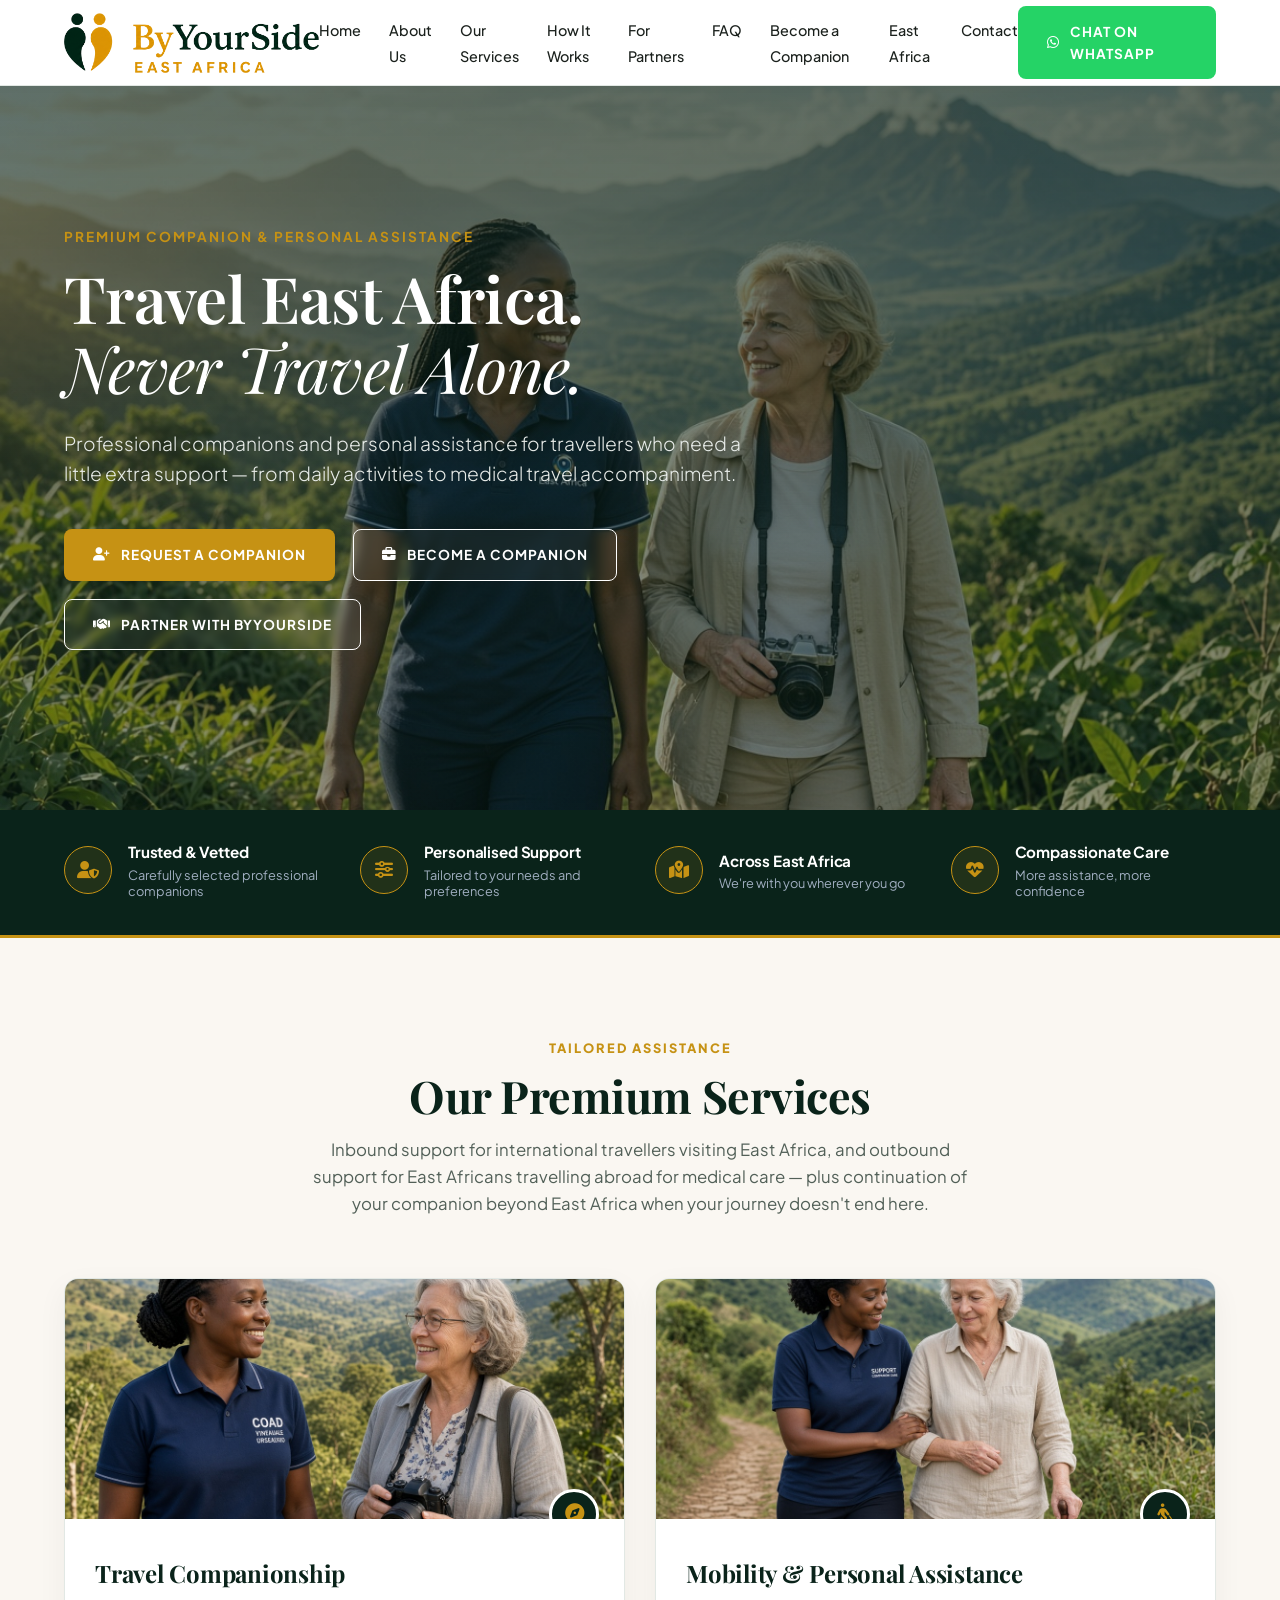
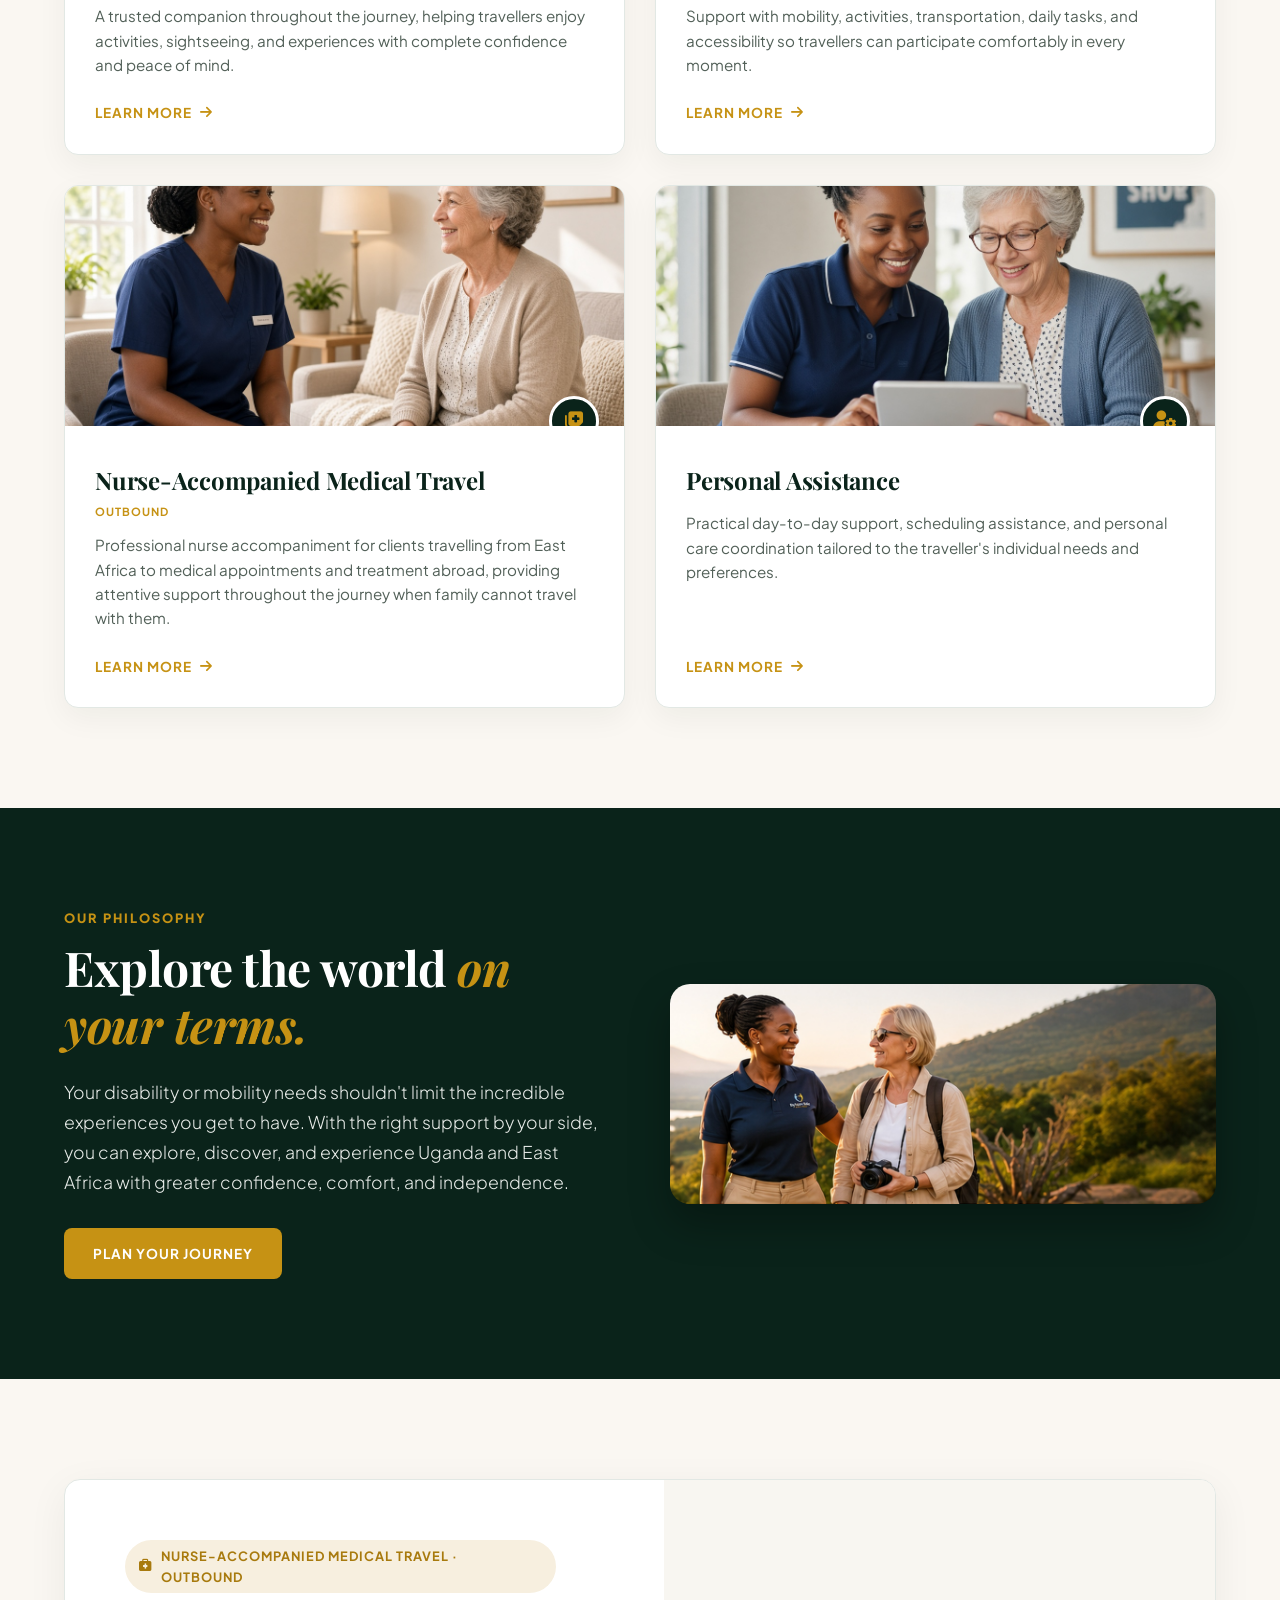
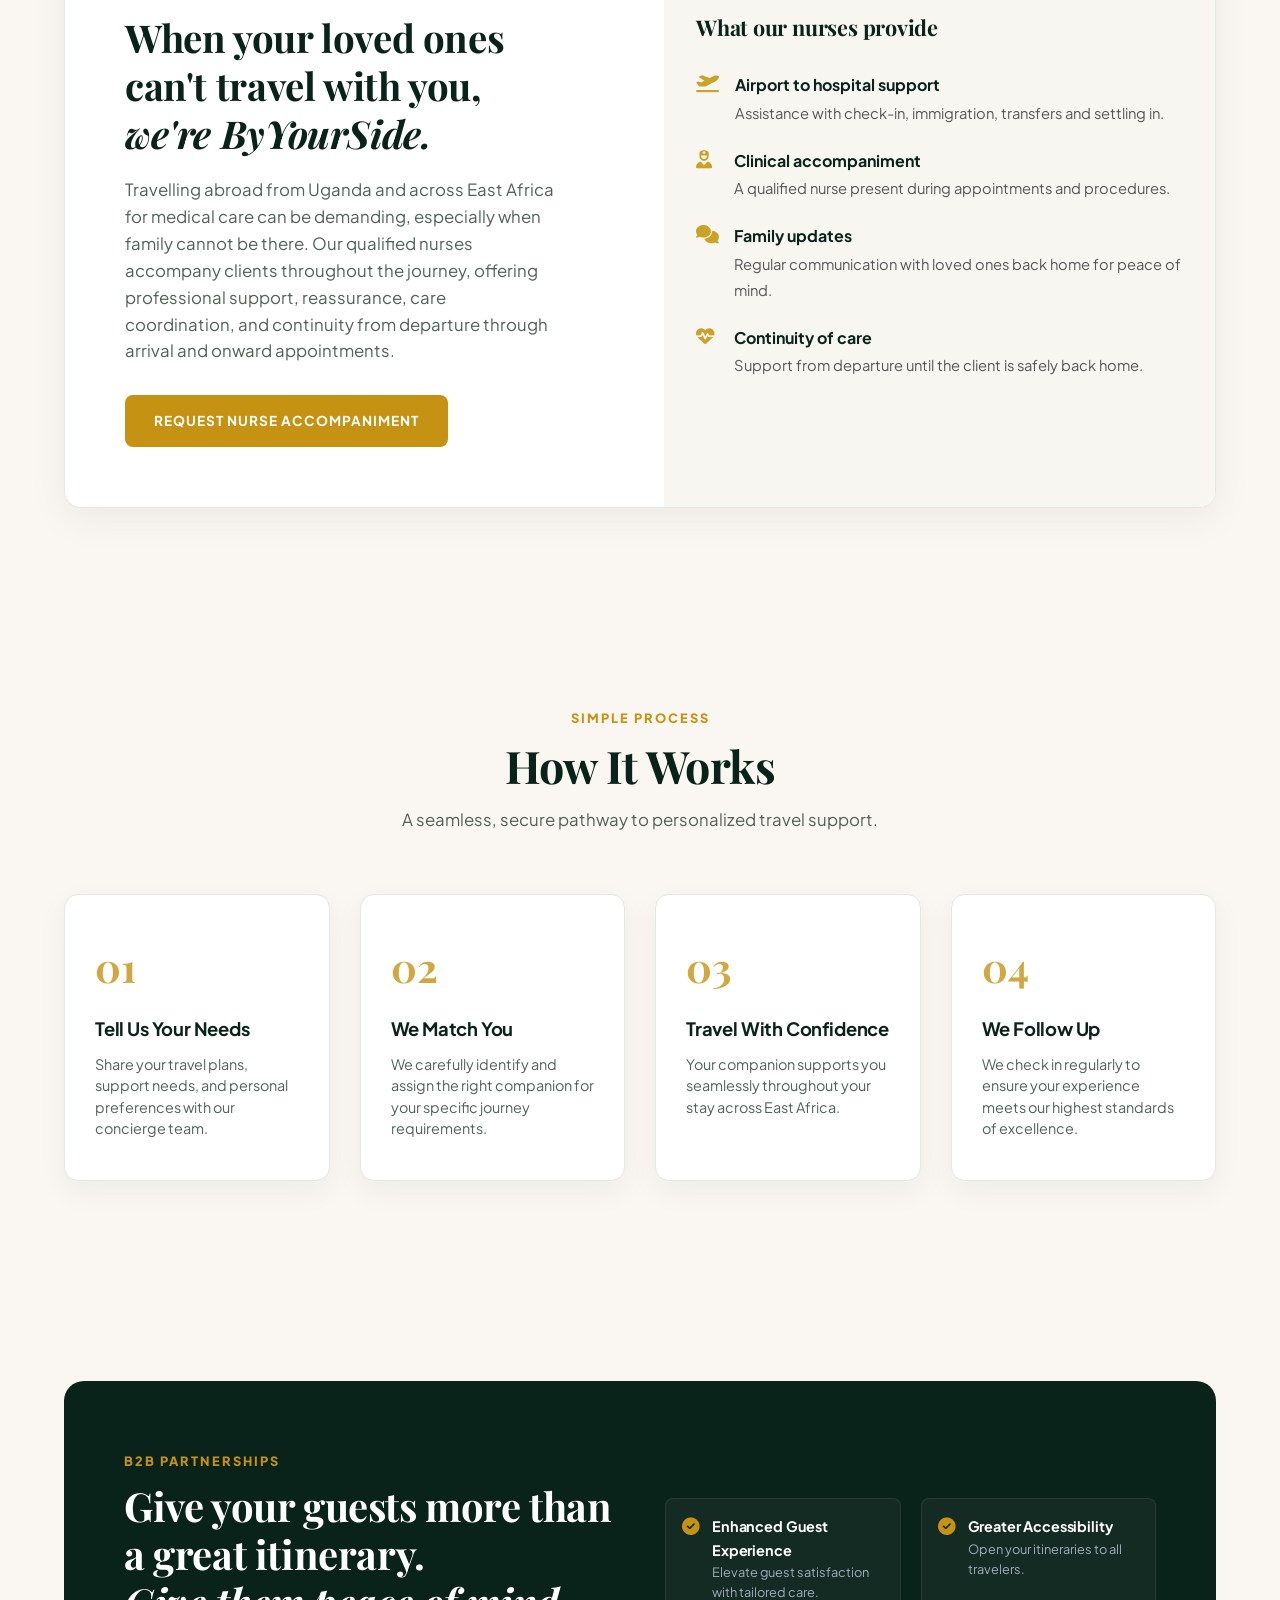
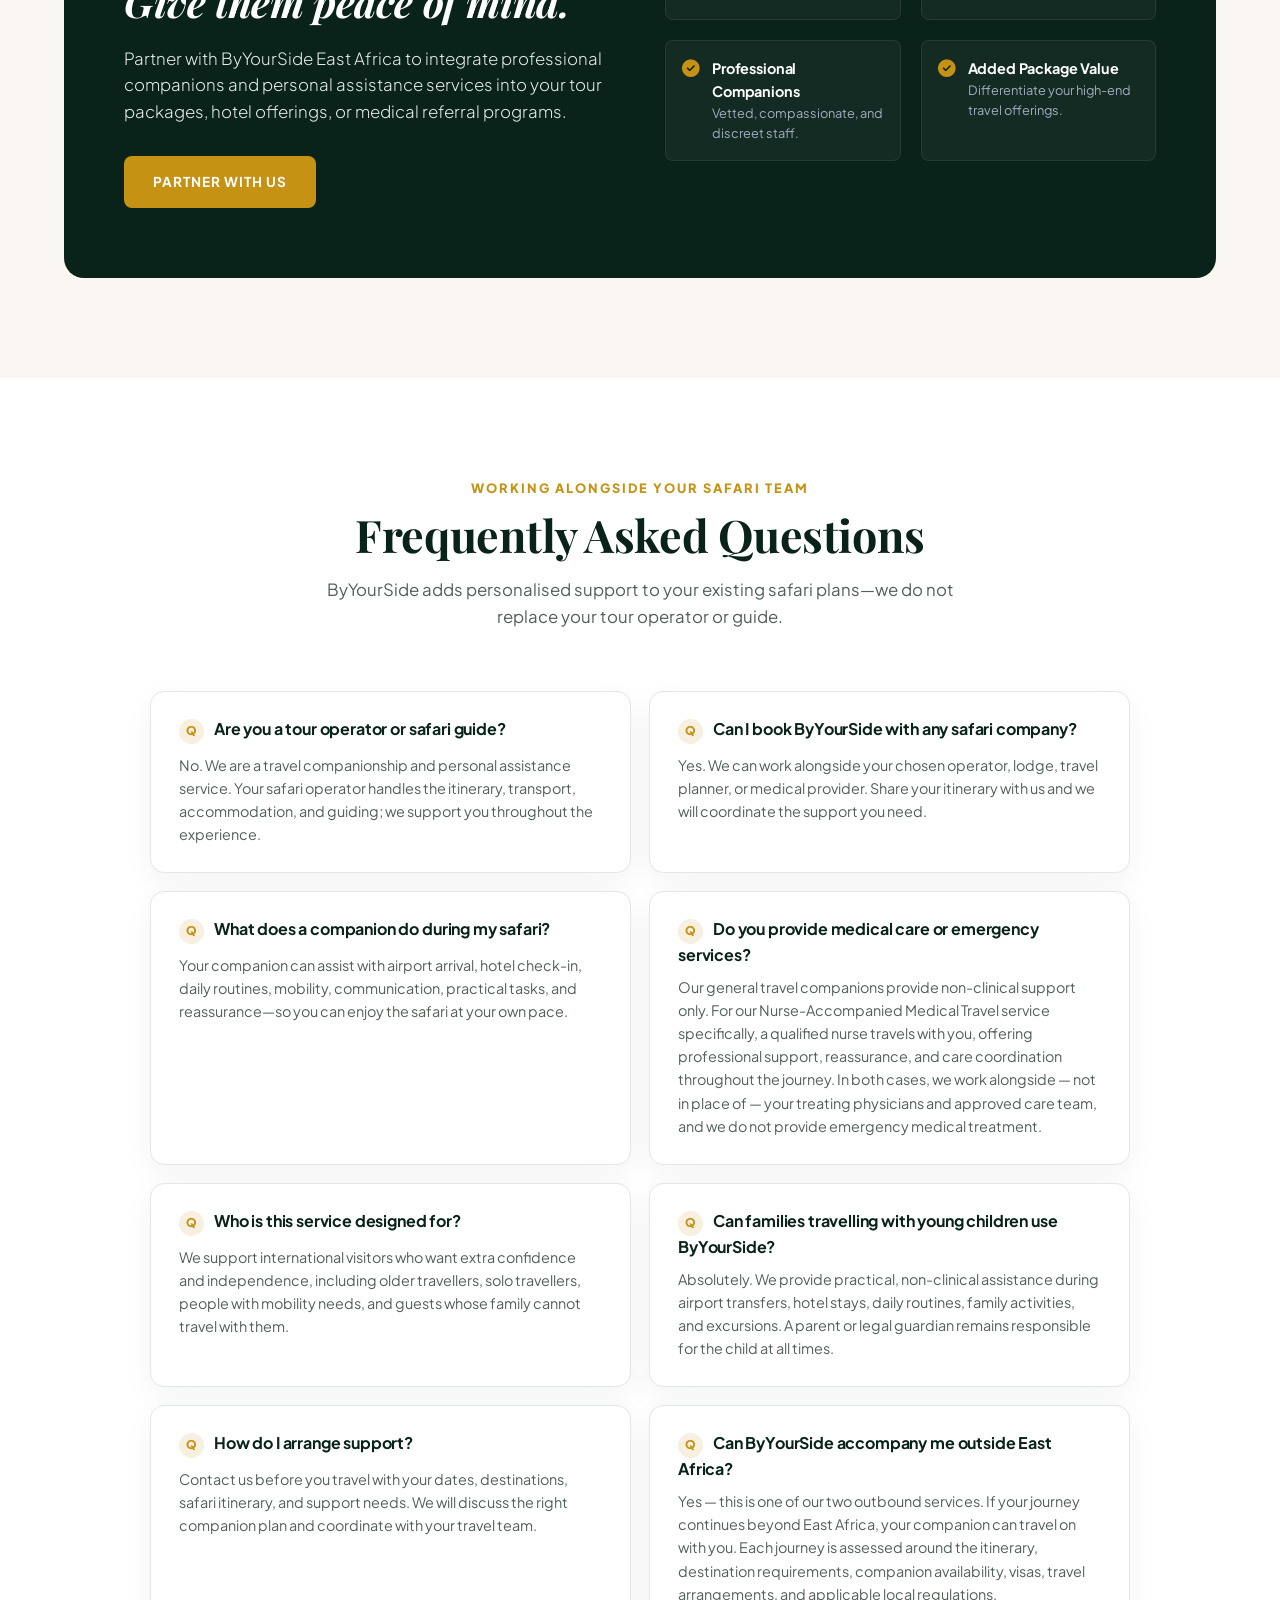
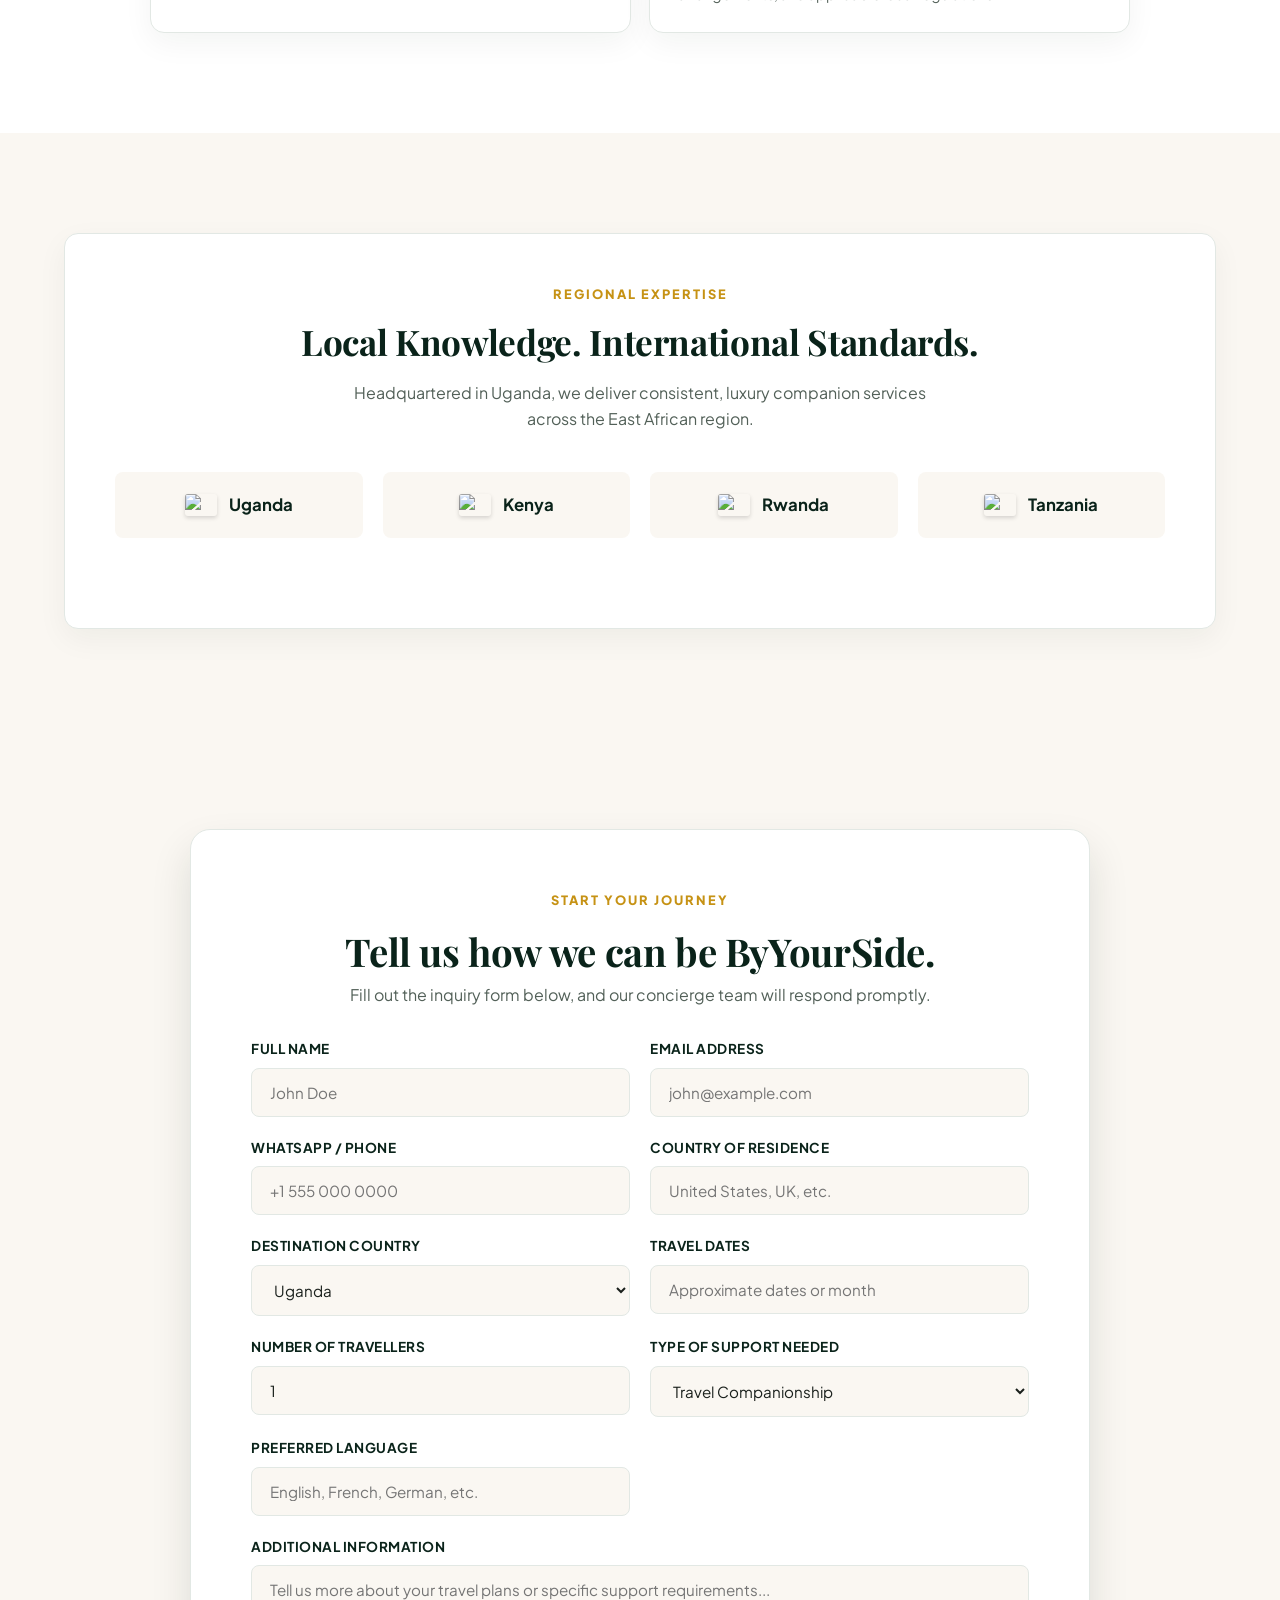
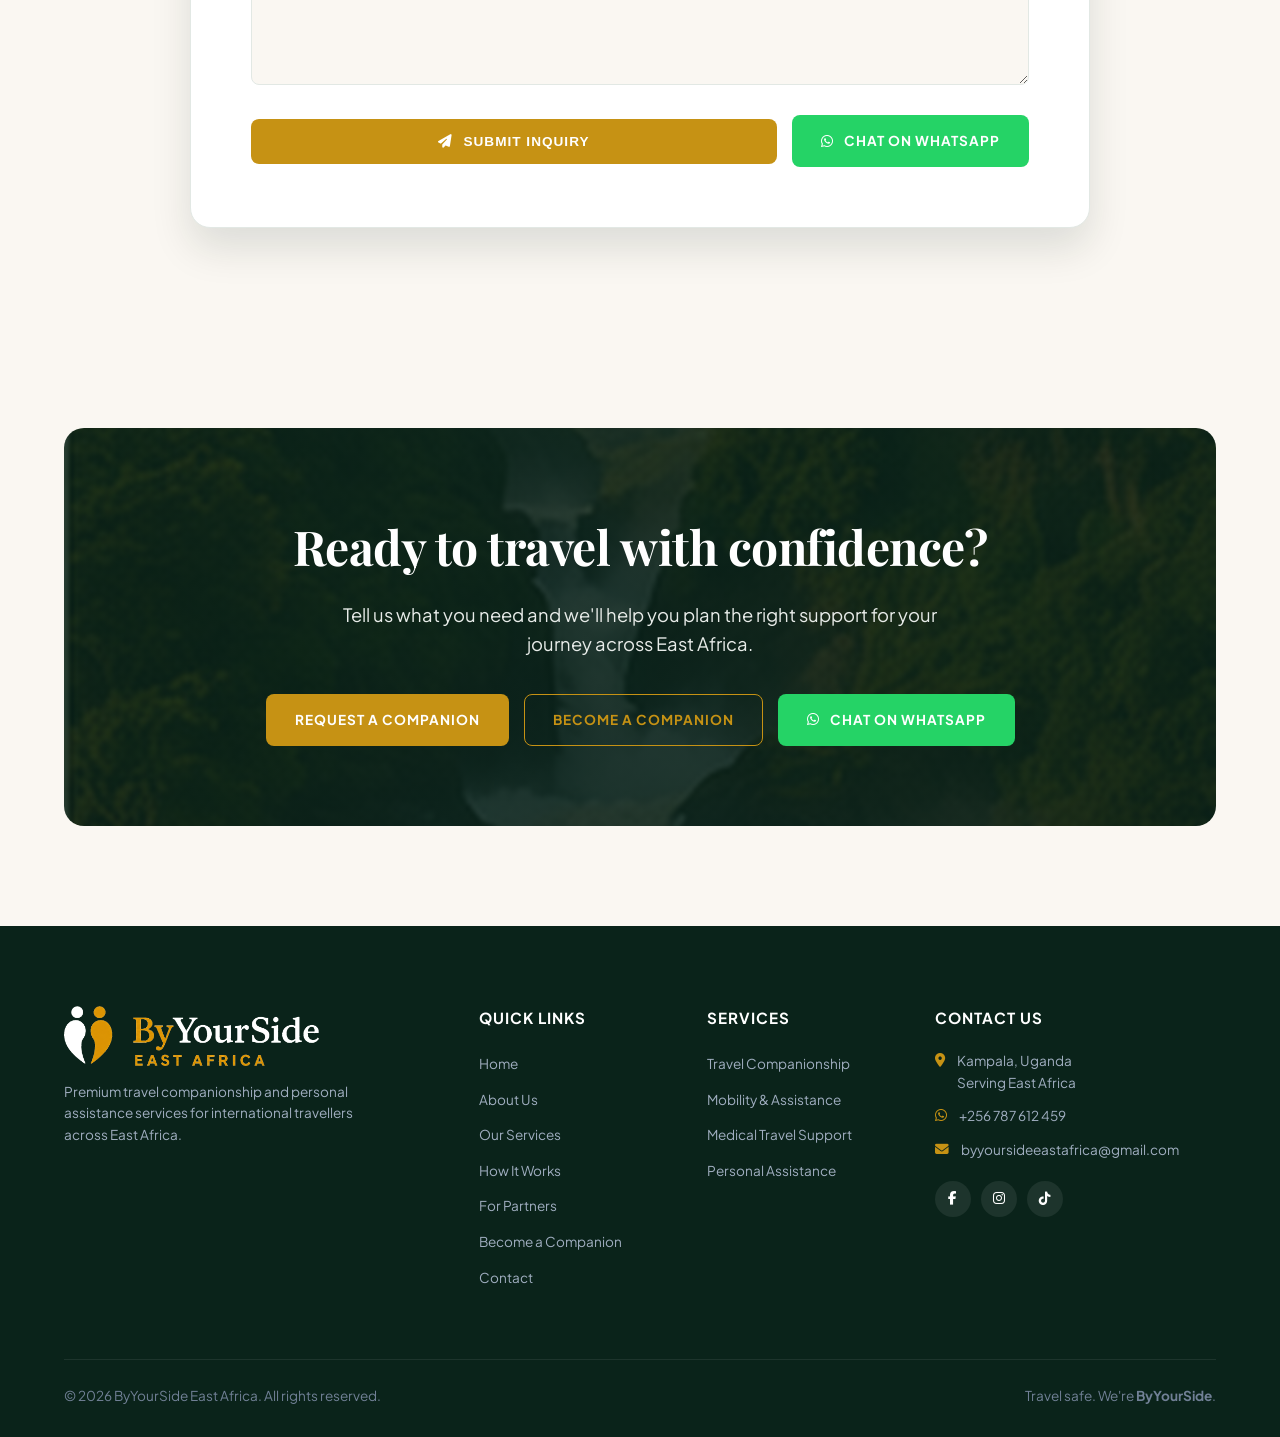
==== commit 22b0823e: "Update index.html" ====
--- a/index.html
+++ b/index.html
@@ -920,6 +920,72 @@
       .footer-grid { grid-template-columns: 1fr; }
       .footer-bottom { flex-direction: column; gap: 10px; text-align: center; }
     }
+    .medical-card {
+  display: grid;
+  grid-template-columns: 1fr 1fr;
+  gap: 3rem;
+  align-items: center;
+  background: #fff;
+  border-radius: 16px;
+  overflow: hidden;
+  box-shadow: 0 10px 40px rgba(0,0,0,0.06);
+}
+
+.medical-side-content {
+  background: #f8f6f1;
+  padding: 2.5rem 2rem;
+  height: 100%;
+  display: flex;
+  flex-direction: column;
+  justify-content: center;
+}
+
+.medical-side-content h3 {
+  font-size: 1.35rem;
+  margin-bottom: 1.75rem;
+  color: #0a231a;
+}
+
+.medical-features {
+  list-style: none;
+  padding: 0;
+  margin: 0;
+  display: flex;
+  flex-direction: column;
+  gap: 1.4rem;
+}
+
+.medical-features li {
+  display: flex;
+  gap: 1rem;
+  align-items: flex-start;
+}
+
+.medical-features i {
+  color: #c9a227;
+  font-size: 1.15rem;
+  margin-top: 3px;
+  min-width: 22px;
+}
+
+.medical-features strong {
+  display: block;
+  color: #0a231a;
+  margin-bottom: 2px;
+}
+
+.medical-features span {
+  font-size: 0.92rem;
+  color: #555;
+  line-height: 1.45;
+}
+
+/* Mobile */
+@media (max-width: 900px) {
+  .medical-card {
+    grid-template-columns: 1fr;
+  }
+}
   </style>
 </head>
 <body>
@@ -1087,21 +1153,62 @@
   </section>
 
   <!-- Medical Travel Feature -->
-  <section class="section-padding">
-    <div class="container">
-      <div class="medical-card">
-        <div class="medical-content">
-          <div class="medical-badge"><i class="fa-solid fa-briefcase-medical"></i> Nurse-Accompanied Medical Travel · Outbound</div>
-          <h2>When your loved ones can't travel with you, <em>we're ByYourSide.</em></h2>
-          <p>Travelling abroad from Uganda and across East Africa for medical care can be demanding, especially when family cannot be there. Our qualified nurses accompany clients throughout the journey, offering professional support, reassurance, care coordination, and continuity from departure through arrival and onward appointments.</p>
-          <div>
-            <a href="#inquiry" class="btn btn-gold">REQUEST NURSE ACCOMPANIMENT</a>
-          </div>
-        </div>
-        <div class="medical-image"></div>
+ <section class="section-padding">
+  <div class="container">
+    <div class="medical-card">
+      <div class="medical-content">
+        <div class="medical-badge">
+          <i class="fa-solid fa-briefcase-medical"></i> Nurse-Accompanied Medical Travel · Outbound
+        </div>
+        <h2>When your loved ones can't travel with you, <em>we're ByYourSide.</em></h2>
+        <p>
+          Travelling abroad from Uganda and across East Africa for medical care can be demanding, 
+          especially when family cannot be there. Our qualified nurses accompany clients throughout 
+          the journey, offering professional support, reassurance, care coordination, and continuity 
+          from departure through arrival and onward appointments.
+        </p>
+        <div>
+          <a href="#inquiry" class="btn btn-gold">REQUEST NURSE ACCOMPANIMENT</a>
+        </div>
+      </div>
+
+      <!-- Replaced the image with this text block -->
+      <div class="medical-side-content">
+        <h3>What our nurses provide</h3>
+        <ul class="medical-features">
+          <li>
+            <i class="fa-solid fa-plane-departure"></i>
+            <div>
+              <strong>Airport to hospital support</strong>
+              <span>Assistance with check-in, immigration, transfers and settling in.</span>
+            </div>
+          </li>
+          <li>
+            <i class="fa-solid fa-user-nurse"></i>
+            <div>
+              <strong>Clinical accompaniment</strong>
+              <span>A qualified nurse present during appointments and procedures.</span>
+            </div>
+          </li>
+          <li>
+            <i class="fa-solid fa-comments"></i>
+            <div>
+              <strong>Family updates</strong>
+              <span>Regular communication with loved ones back home for peace of mind.</span>
+            </div>
+          </li>
+          <li>
+            <i class="fa-solid fa-heart-pulse"></i>
+            <div>
+              <strong>Continuity of care</strong>
+              <span>Support from departure until the client is safely back home.</span>
+            </div>
+          </li>
+        </ul>
       </div>
     </div>
-  </section>
+  </div>
+</section>
 
   <!-- How It Works -->
   <section class="section-padding" id="how-it-works" style="background: var(--bg-cream);">
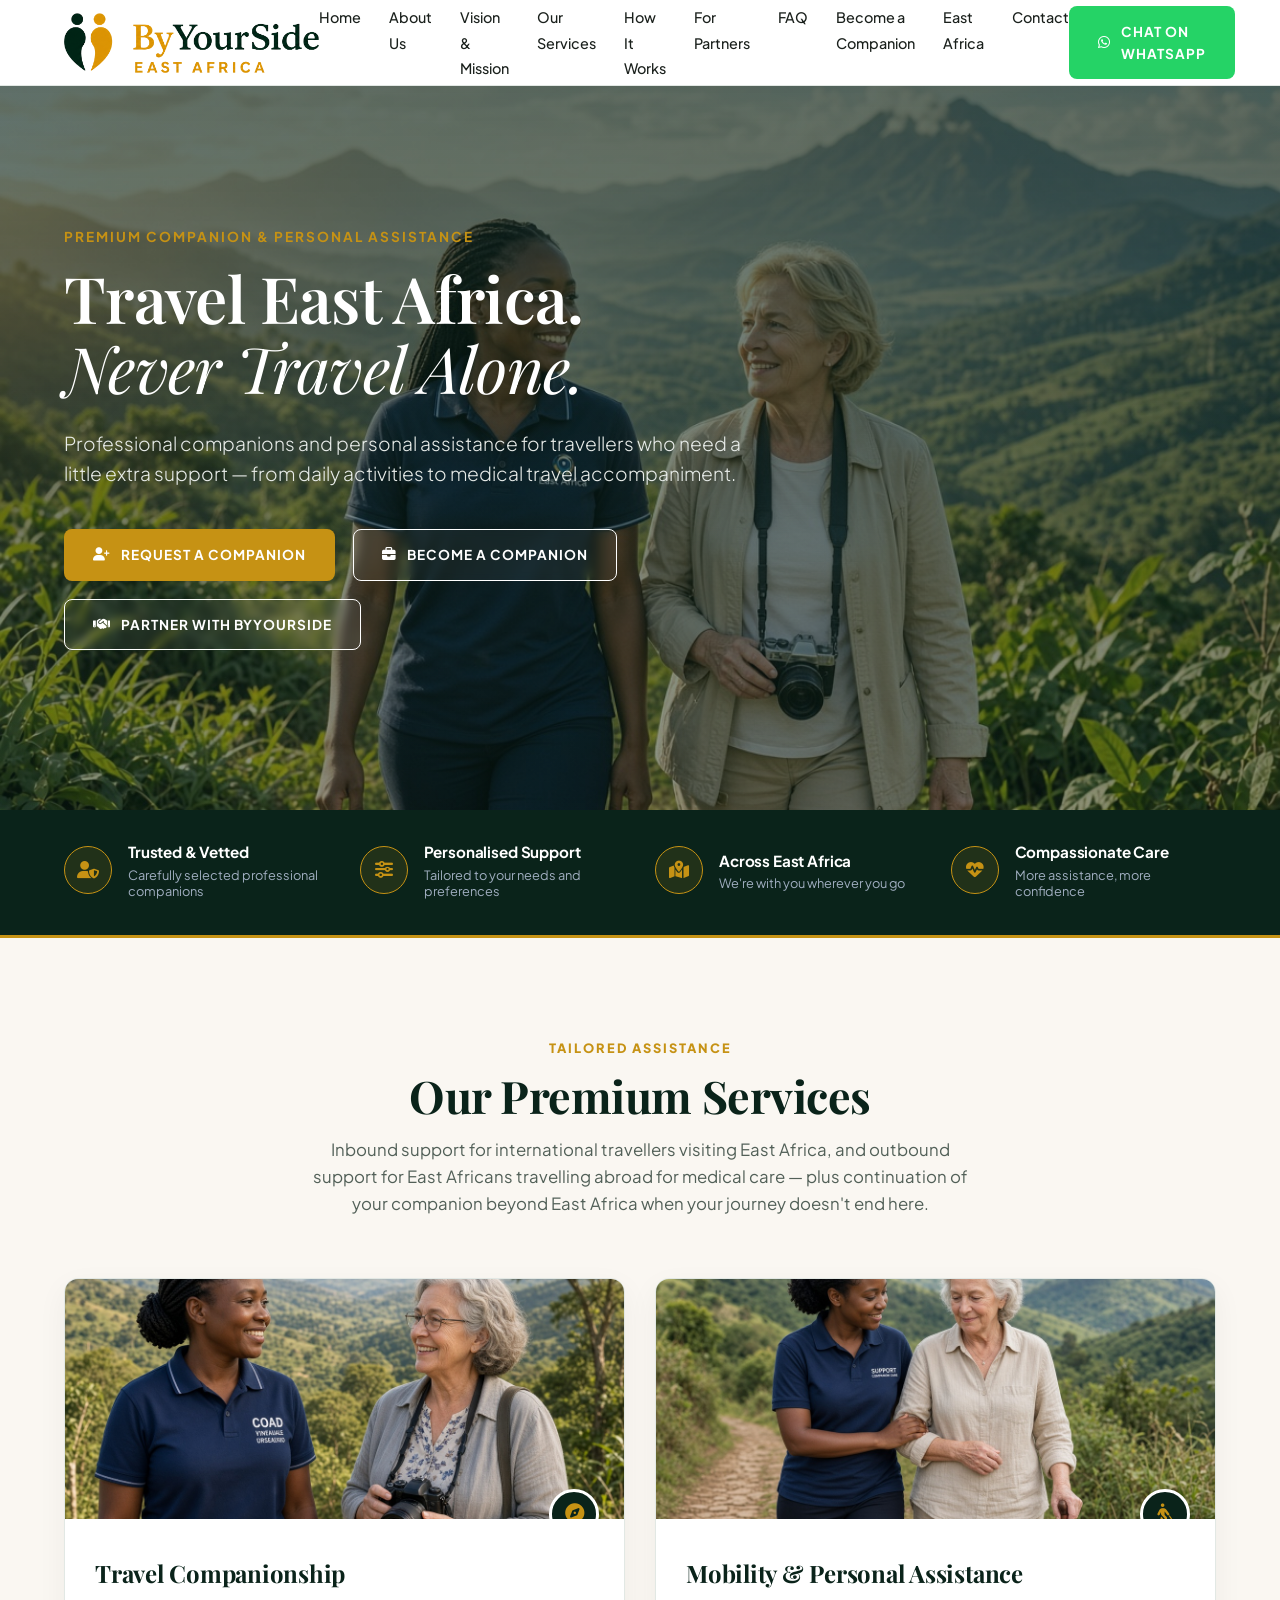
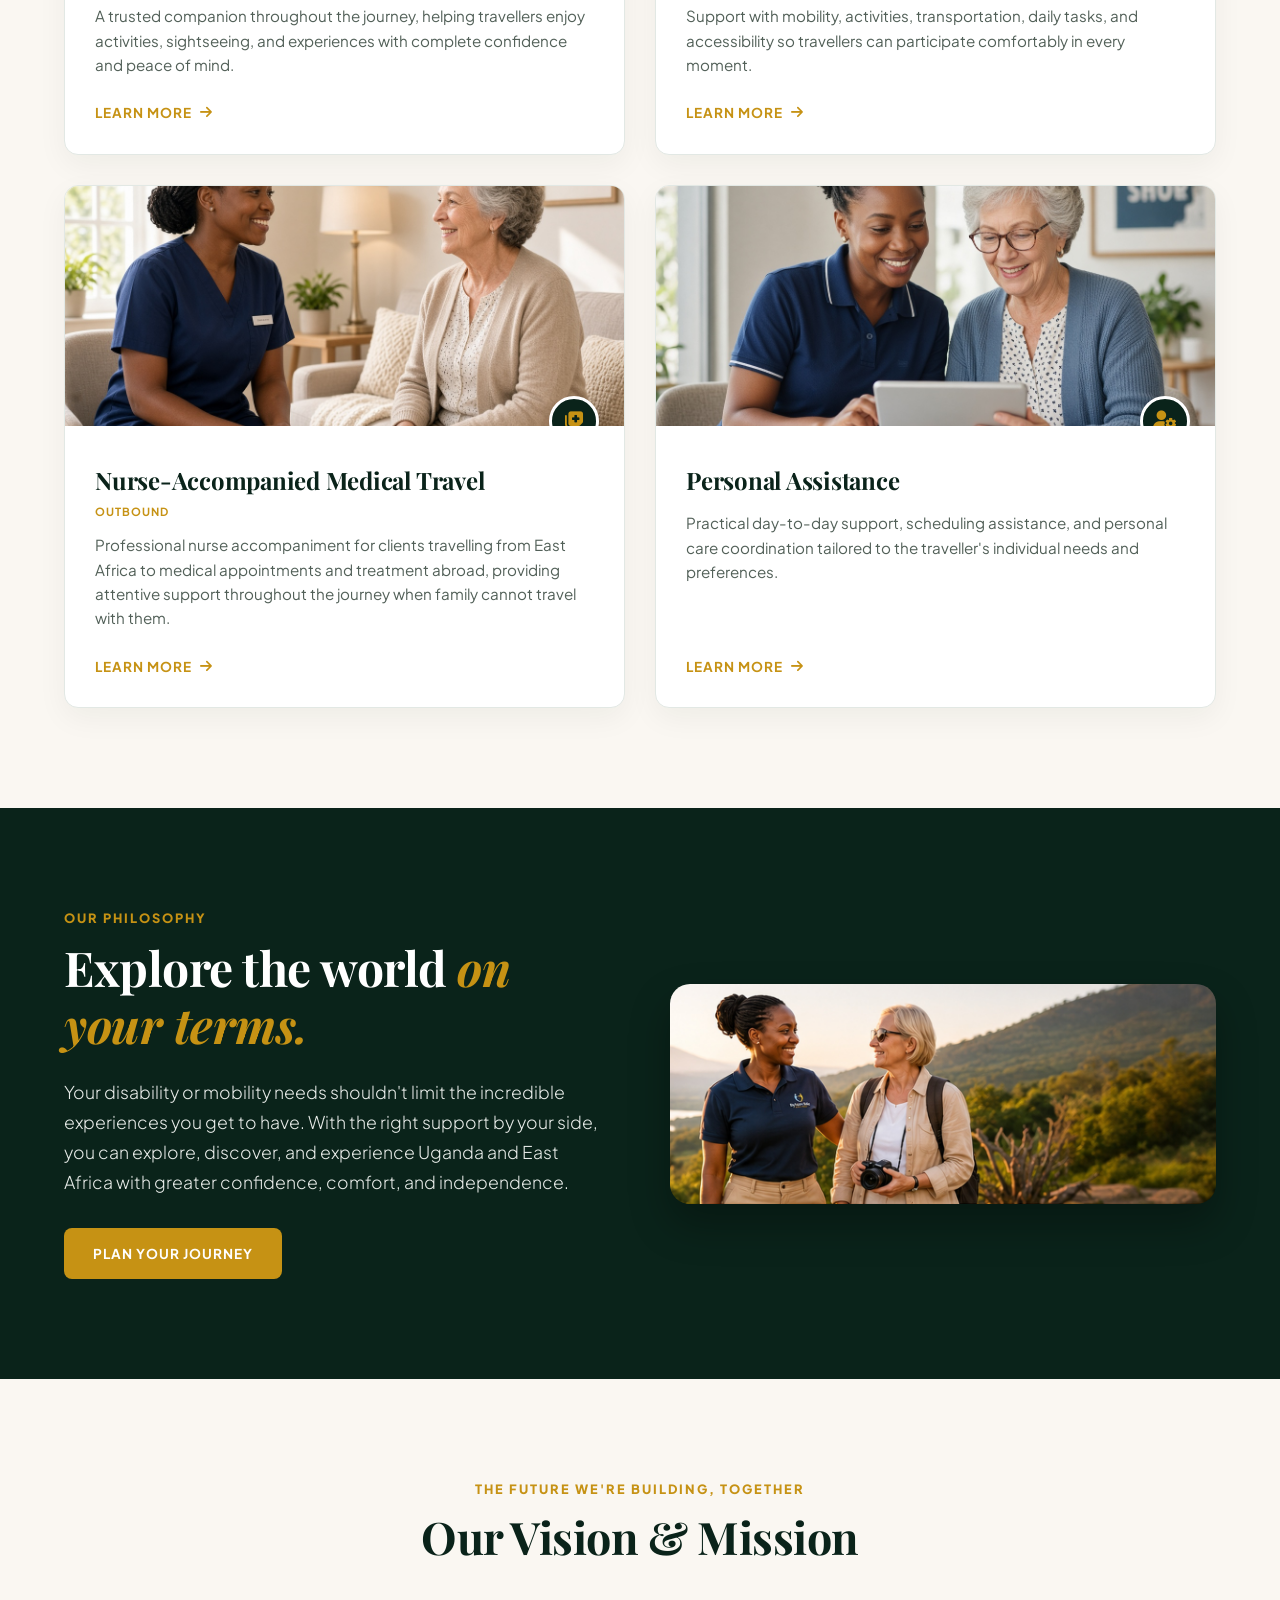
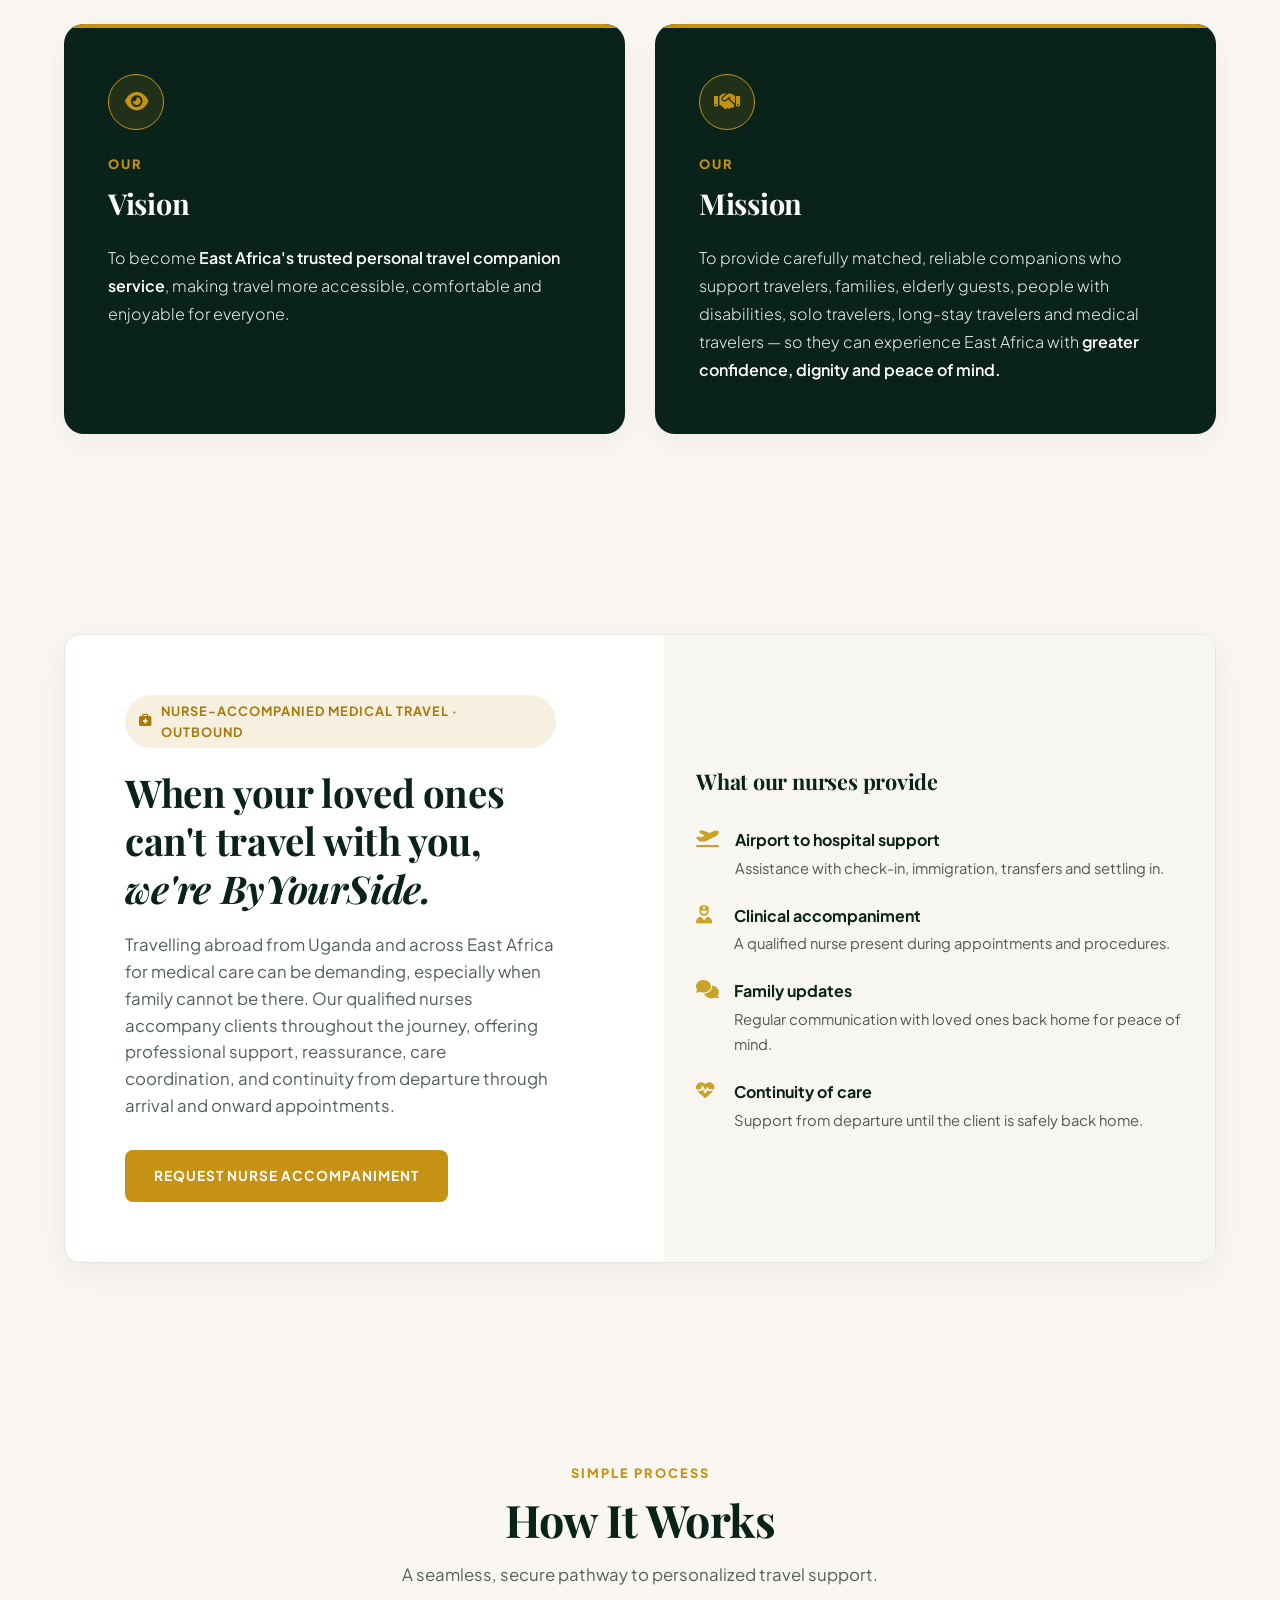
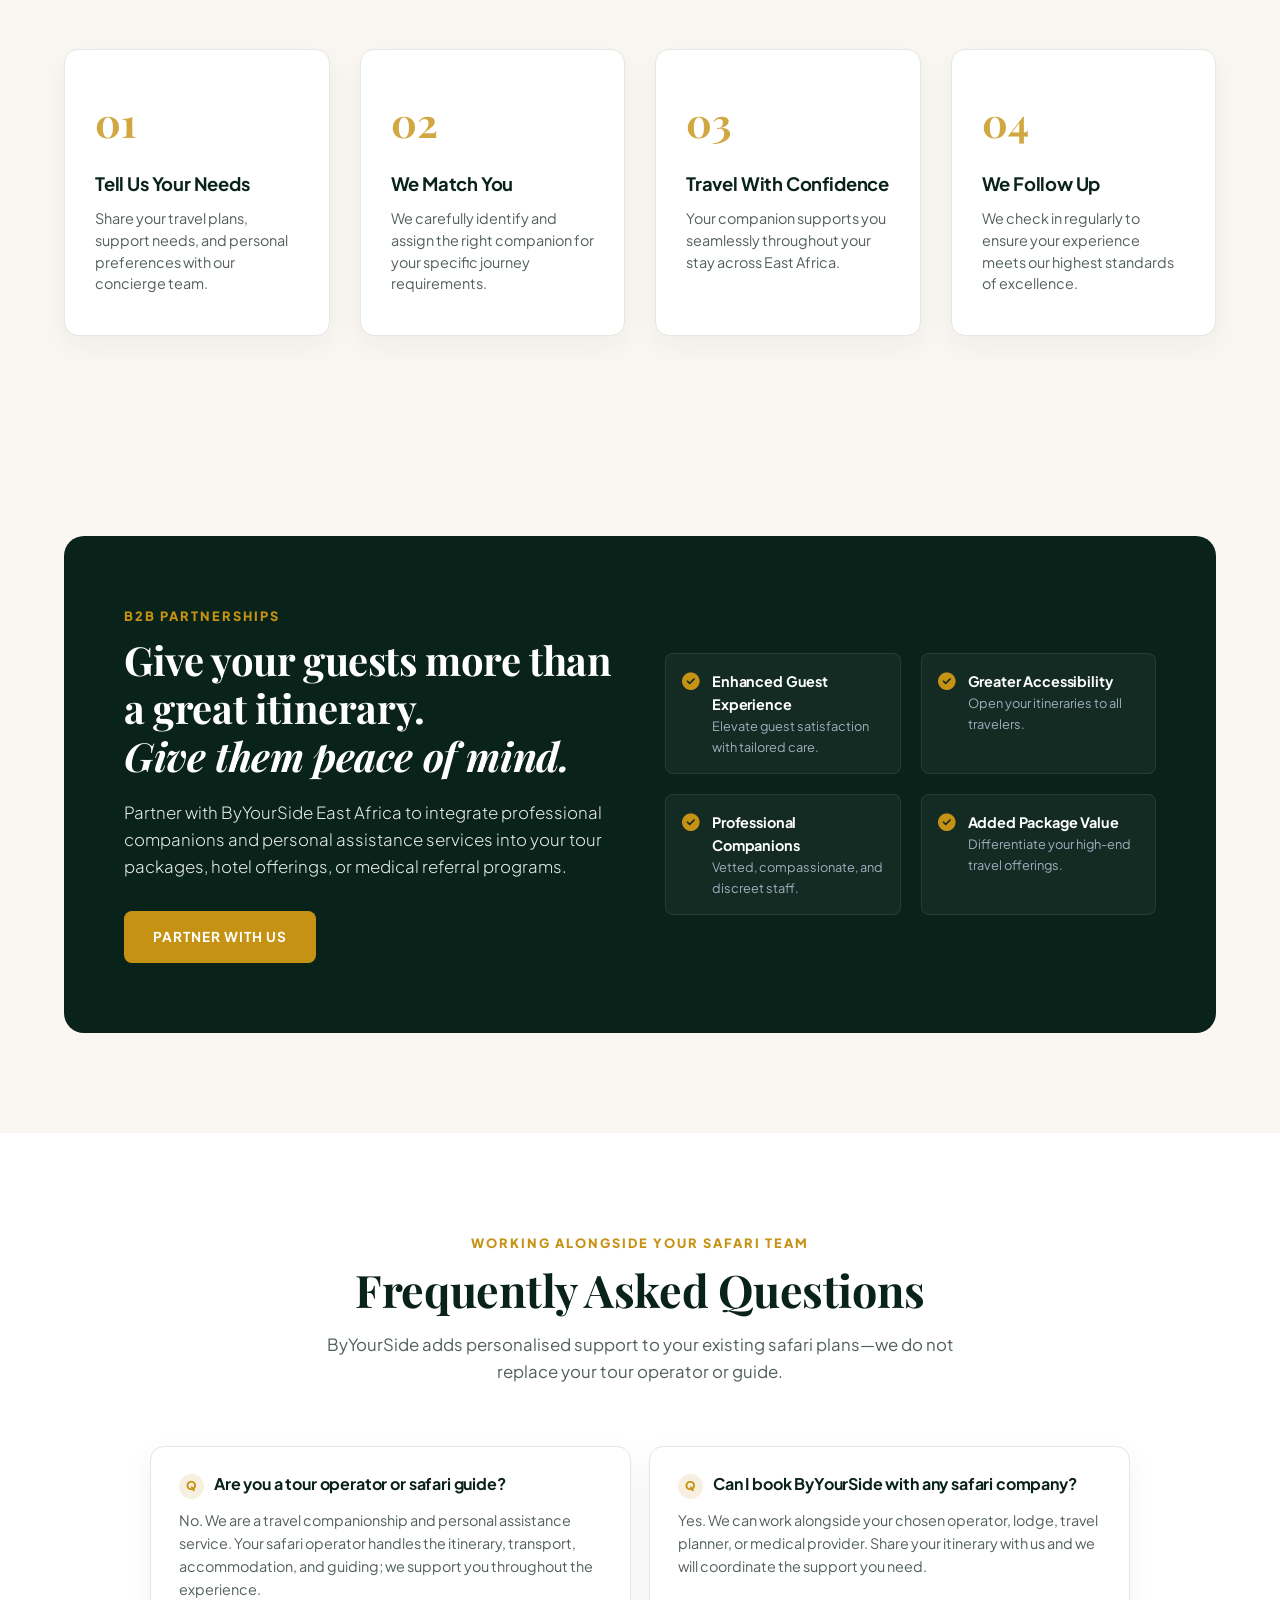
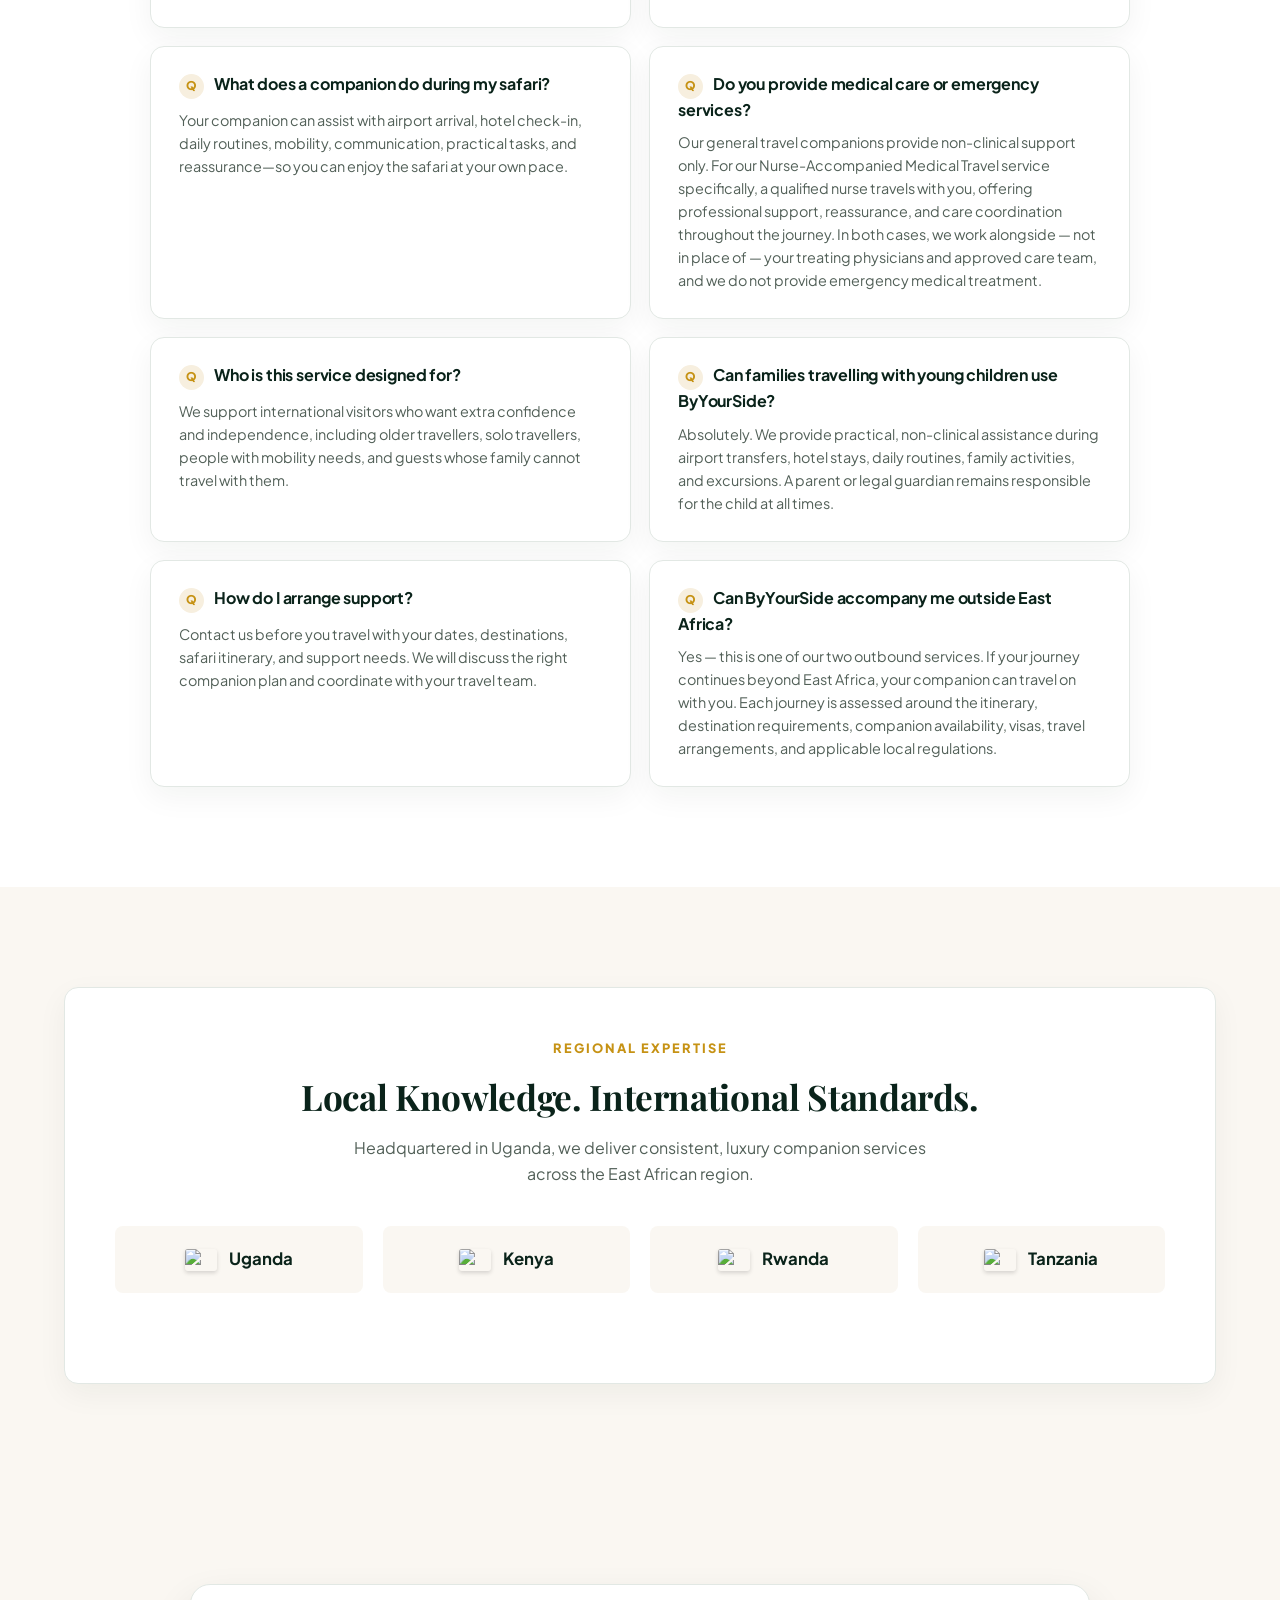
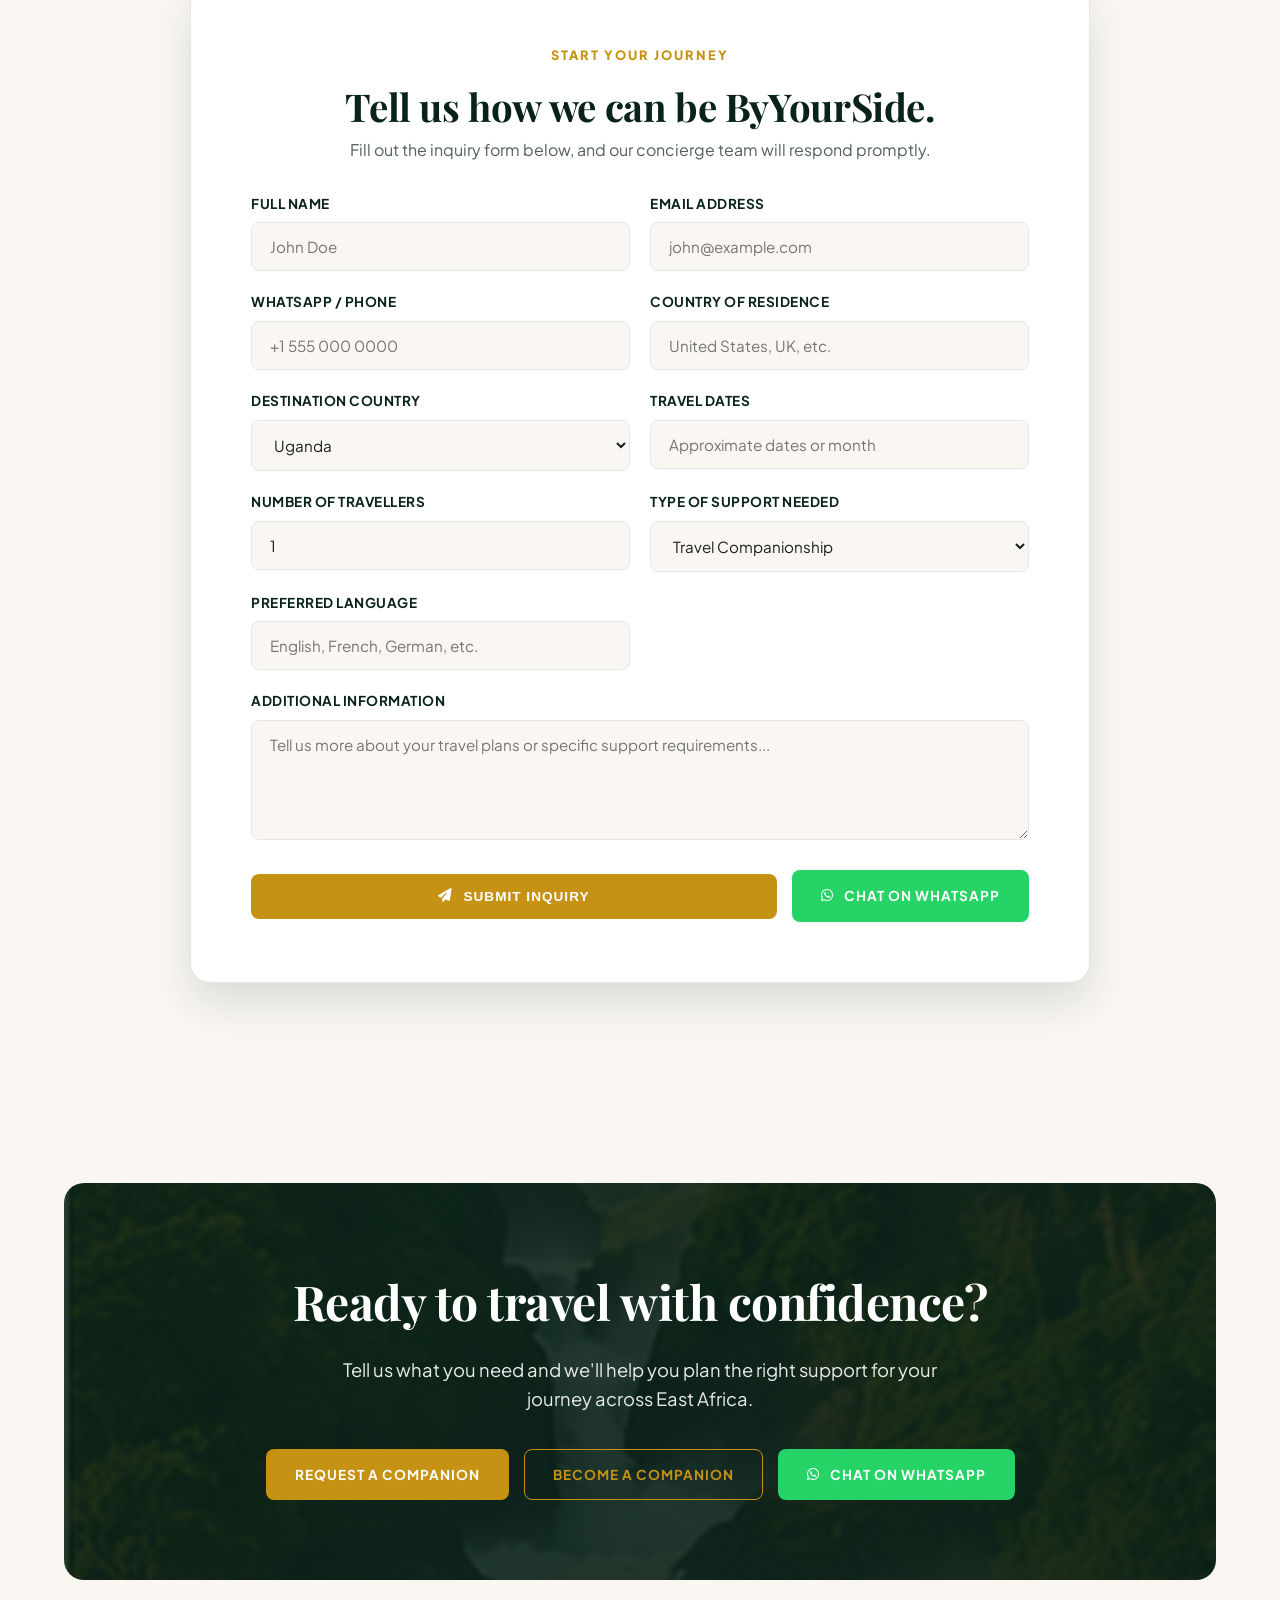
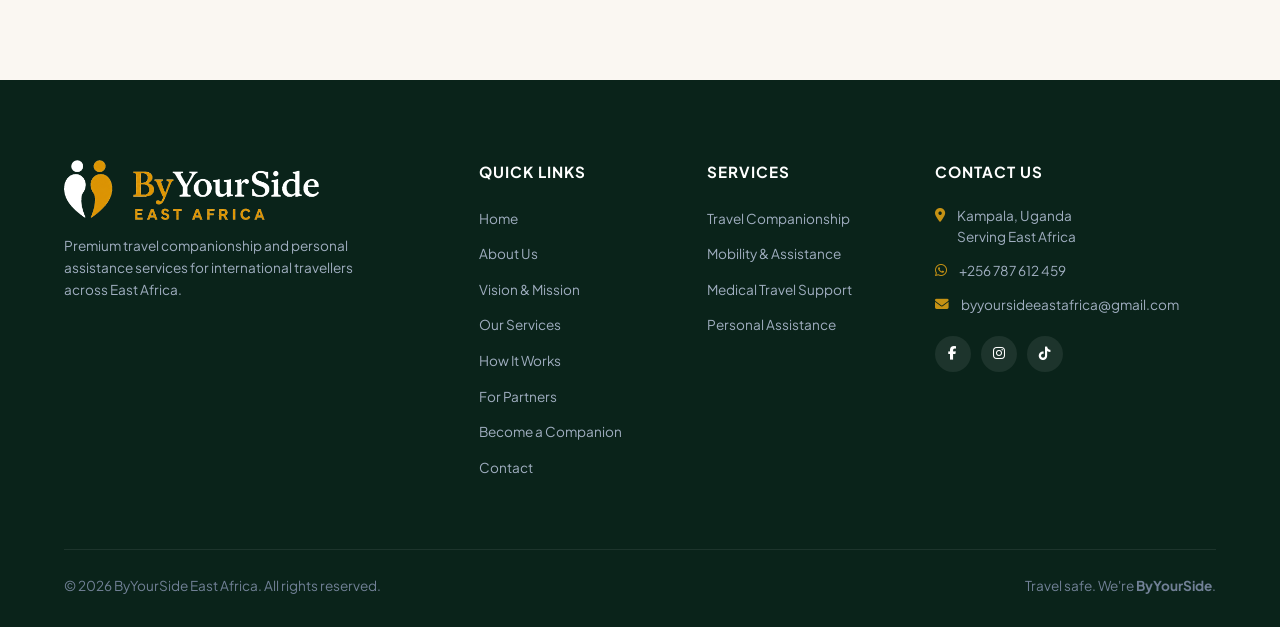
==== commit daf1c6d7: "Add files via upload" ====
--- a/index.html
+++ b/index.html
@@ -458,6 +458,71 @@
       width: 100%;
       height: auto;
       display: block;
+    }
+
+    /* Vision & Mission Section */
+    .vm-grid {
+      display: grid;
+      grid-template-columns: repeat(2, 1fr);
+      gap: 30px;
+    }
+
+    .vm-card {
+      background: var(--primary-dark);
+      border-radius: var(--radius-lg);
+      padding: 50px 44px;
+      position: relative;
+      overflow: hidden;
+      box-shadow: var(--shadow-soft);
+    }
+
+    .vm-card::before {
+      content: '';
+      position: absolute;
+      top: 0; left: 0;
+      width: 100%;
+      height: 4px;
+      background: var(--accent-gold);
+    }
+
+    .vm-icon {
+      width: 56px;
+      height: 56px;
+      border-radius: 50%;
+      background: rgba(198, 146, 20, 0.12);
+      border: 1px solid var(--accent-gold);
+      display: flex;
+      align-items: center;
+      justify-content: center;
+      color: var(--accent-gold);
+      font-size: 1.3rem;
+      margin-bottom: 24px;
+    }
+
+    .vm-card span.section-title-sub {
+      margin-bottom: 6px;
+    }
+
+    .vm-card h3 {
+      font-size: 1.8rem;
+      color: #FFFFFF;
+      margin-bottom: 18px;
+    }
+
+    .vm-card p {
+      font-size: 1rem;
+      line-height: 1.75;
+      color: var(--text-light);
+      font-weight: 300;
+    }
+
+    .vm-card p strong {
+      color: #FFFFFF;
+      font-weight: 600;
+    }
+
+    @media (max-width: 900px) {
+      .vm-grid { grid-template-columns: 1fr; }
     }
 
     /* Medical Feature Section */
@@ -1005,6 +1070,7 @@
       <ul class="nav-menu" id="navMenu">
         <li><a href="#home">Home</a></li>
         <li><a href="#empowerment">About Us</a></li>
+        <li><a href="#vision-mission">Vision &amp; Mission</a></li>
         <li><a href="#services">Our Services</a></li>
         <li><a href="#how-it-works">How It Works</a></li>
         <li><a href="#partners">For Partners</a></li>
@@ -1147,6 +1213,32 @@
         </div>
         <div class="empowerment-image">
           <img src="assets/hero-companion.jpg" alt="Empowered Traveller in Africa">
+        </div>
+      </div>
+    </div>
+  </section>
+
+  <!-- Vision & Mission -->
+  <section class="section-padding" id="vision-mission" style="background: var(--bg-cream);">
+    <div class="container">
+      <div class="section-title">
+        <span class="section-title-sub">The Future We're Building, Together</span>
+        <h2>Our Vision &amp; Mission</h2>
+      </div>
+
+      <div class="vm-grid">
+        <div class="vm-card">
+          <div class="vm-icon"><i class="fa-solid fa-eye"></i></div>
+          <span class="section-title-sub">Our</span>
+          <h3>Vision</h3>
+          <p>To become <strong>East Africa's trusted personal travel companion service</strong>, making travel more accessible, comfortable and enjoyable for everyone.</p>
+        </div>
+
+        <div class="vm-card">
+          <div class="vm-icon"><i class="fa-solid fa-handshake"></i></div>
+          <span class="section-title-sub">Our</span>
+          <h3>Mission</h3>
+          <p>To provide carefully matched, reliable companions who support travelers, families, elderly guests, people with disabilities, solo travelers, long-stay travelers and medical travelers — so they can experience East Africa with <strong>greater confidence, dignity and peace of mind.</strong></p>
         </div>
       </div>
     </div>
@@ -1480,6 +1572,7 @@
           <ul>
             <li><a href="#home">Home</a></li>
             <li><a href="#empowerment">About Us</a></li>
+            <li><a href="#vision-mission">Vision &amp; Mission</a></li>
             <li><a href="#services">Our Services</a></li>
             <li><a href="#how-it-works">How It Works</a></li>
             <li><a href="#partners">For Partners</a></li>
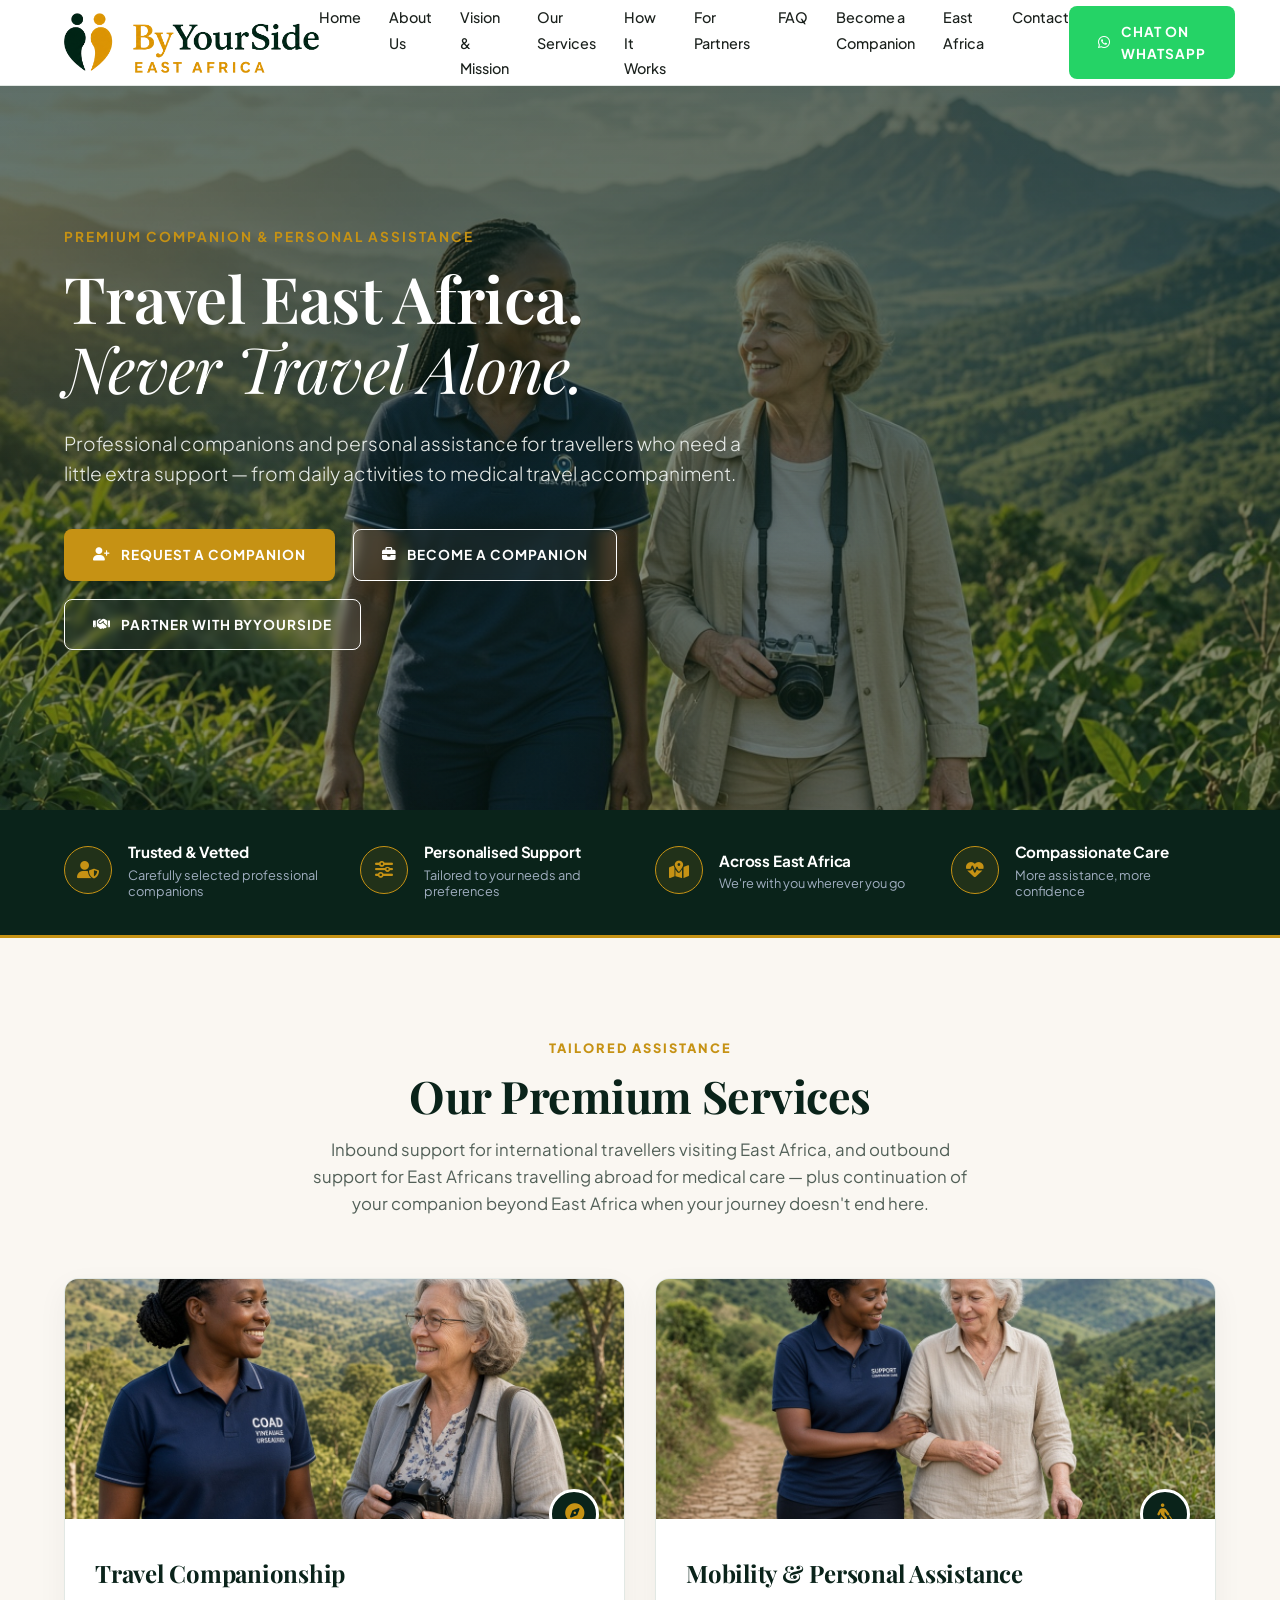
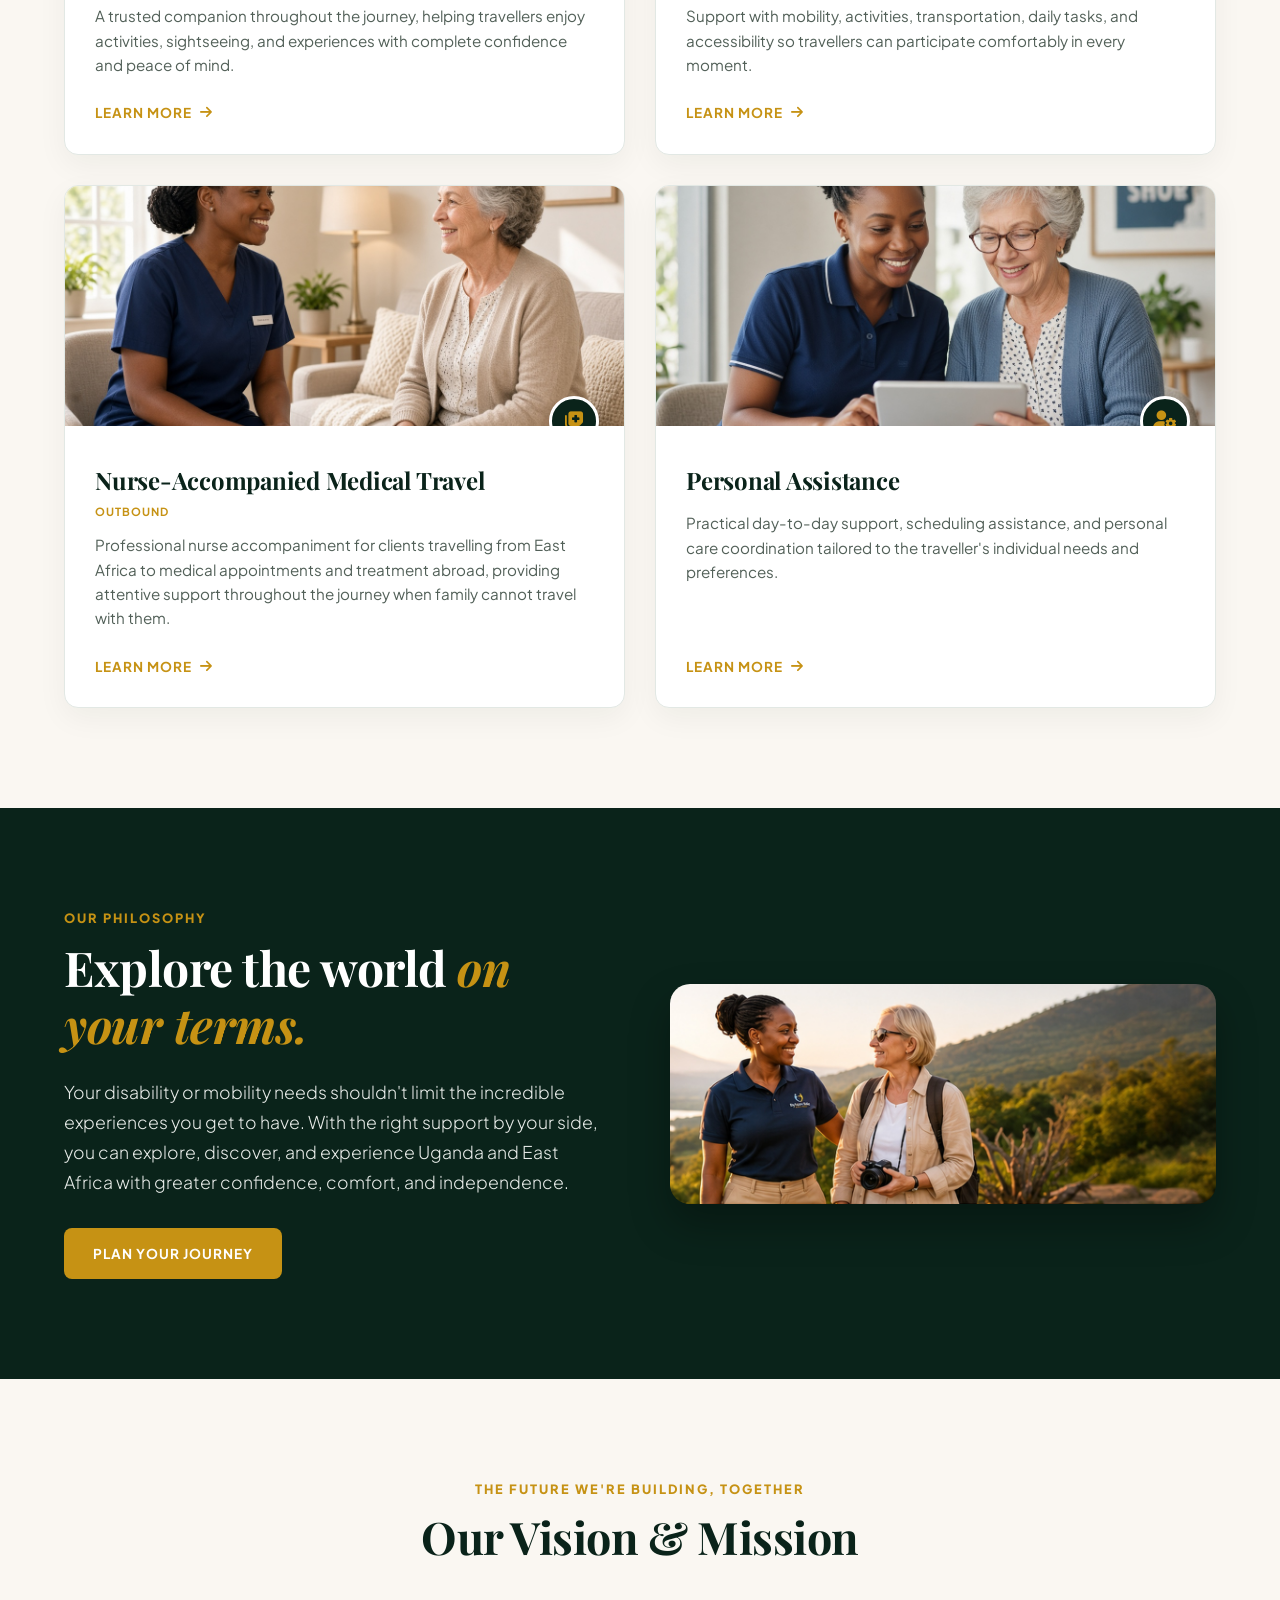
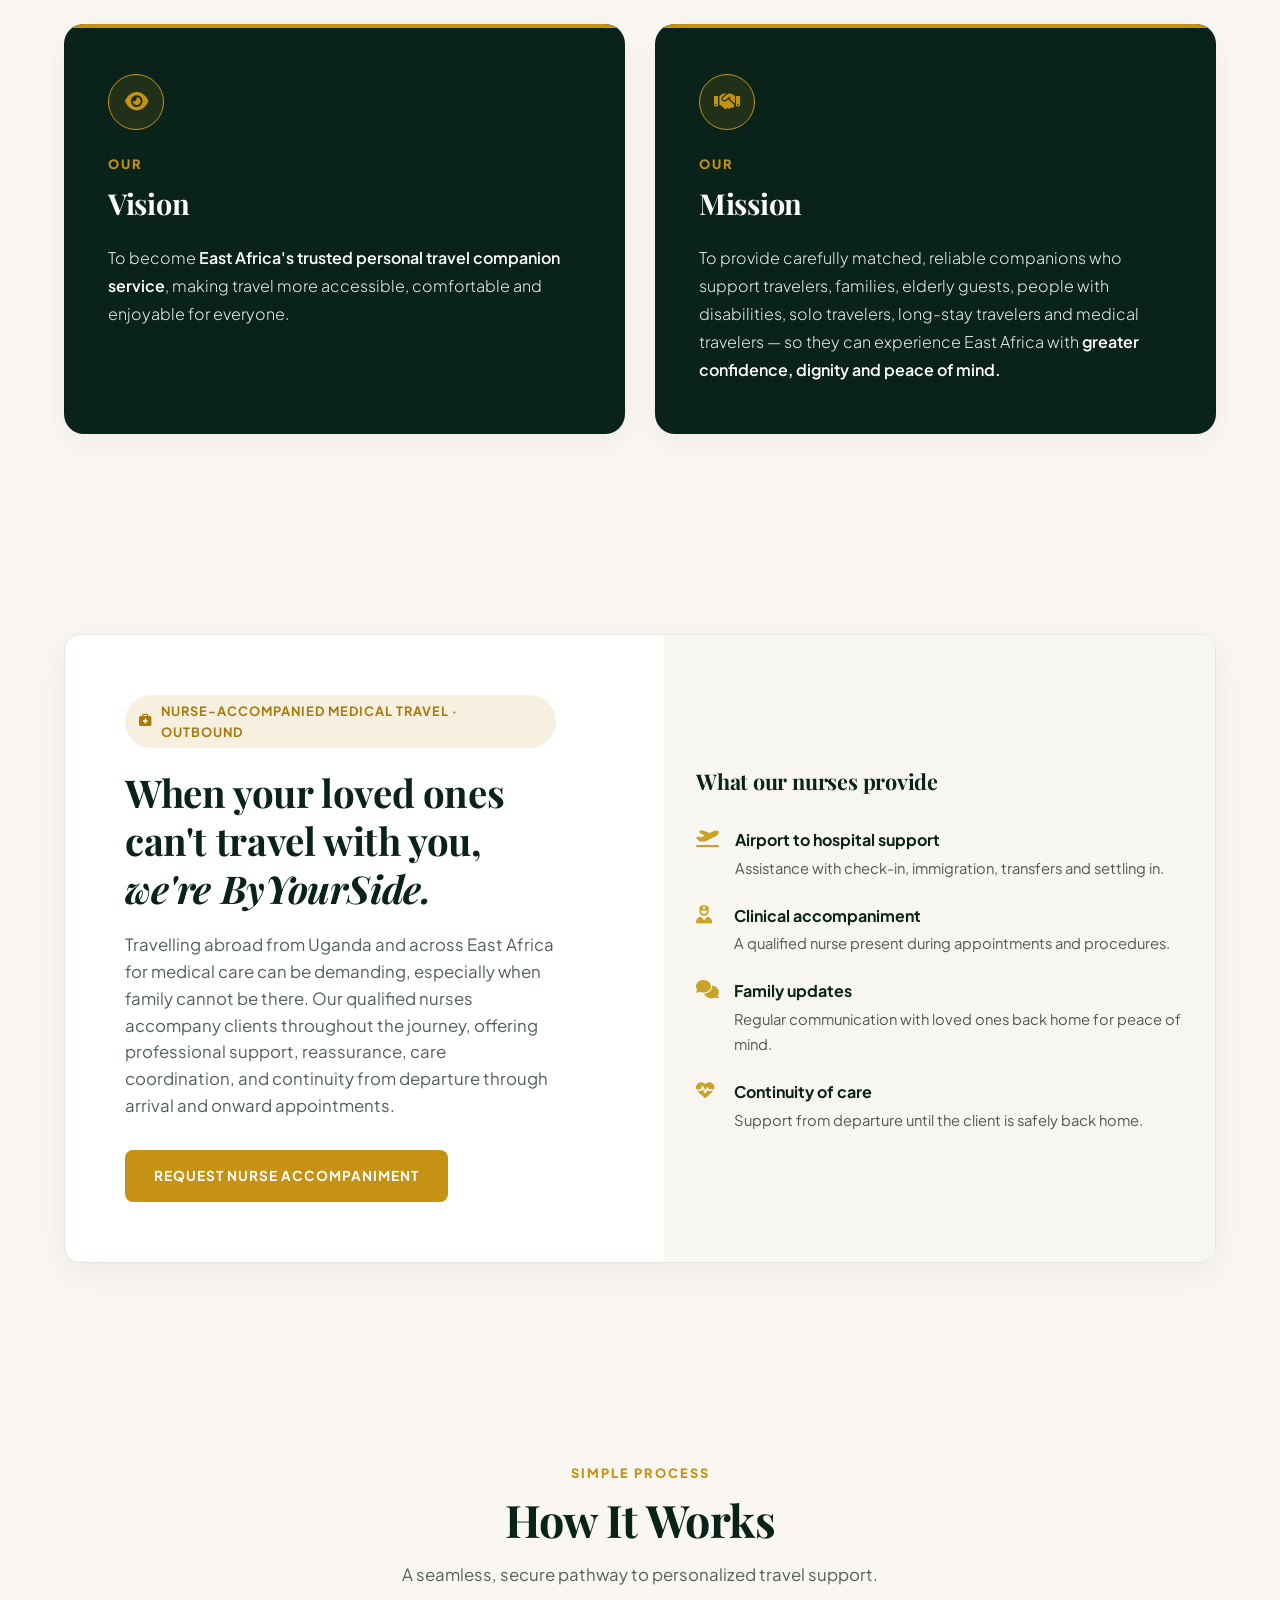
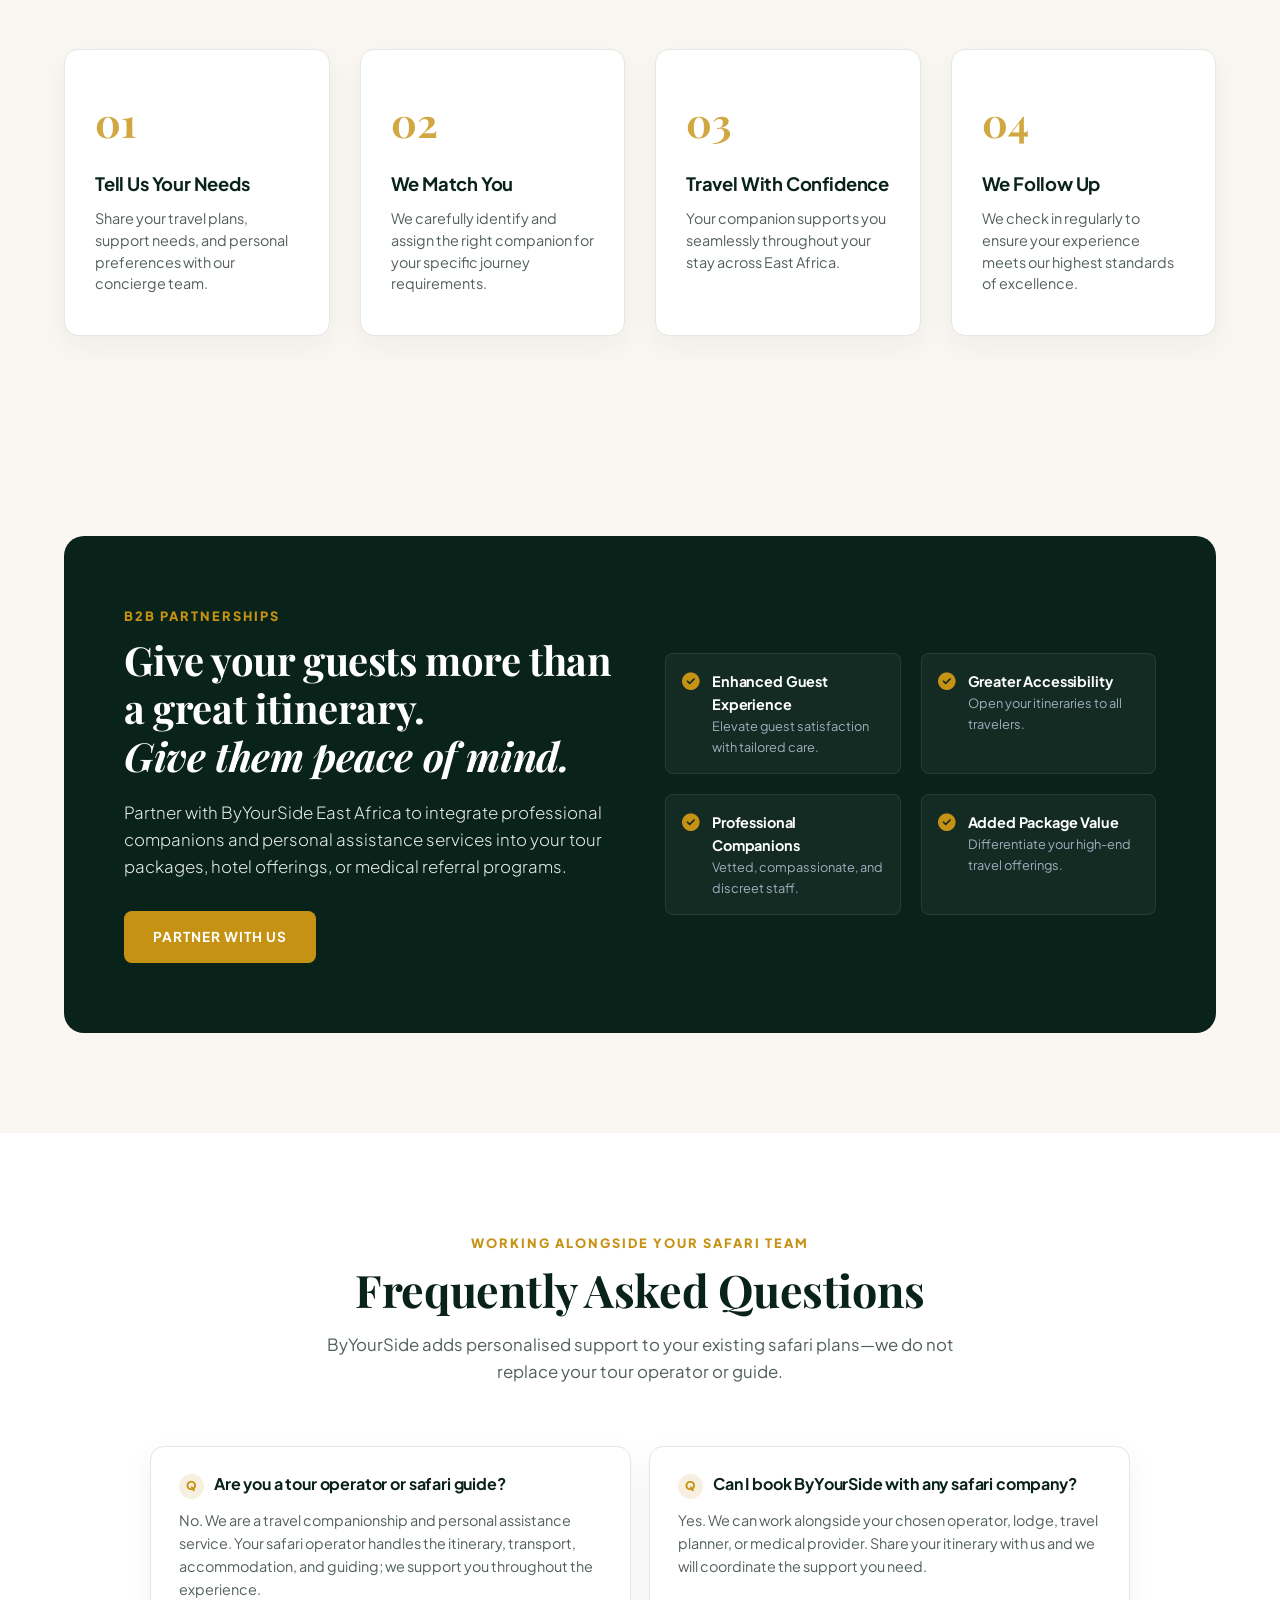
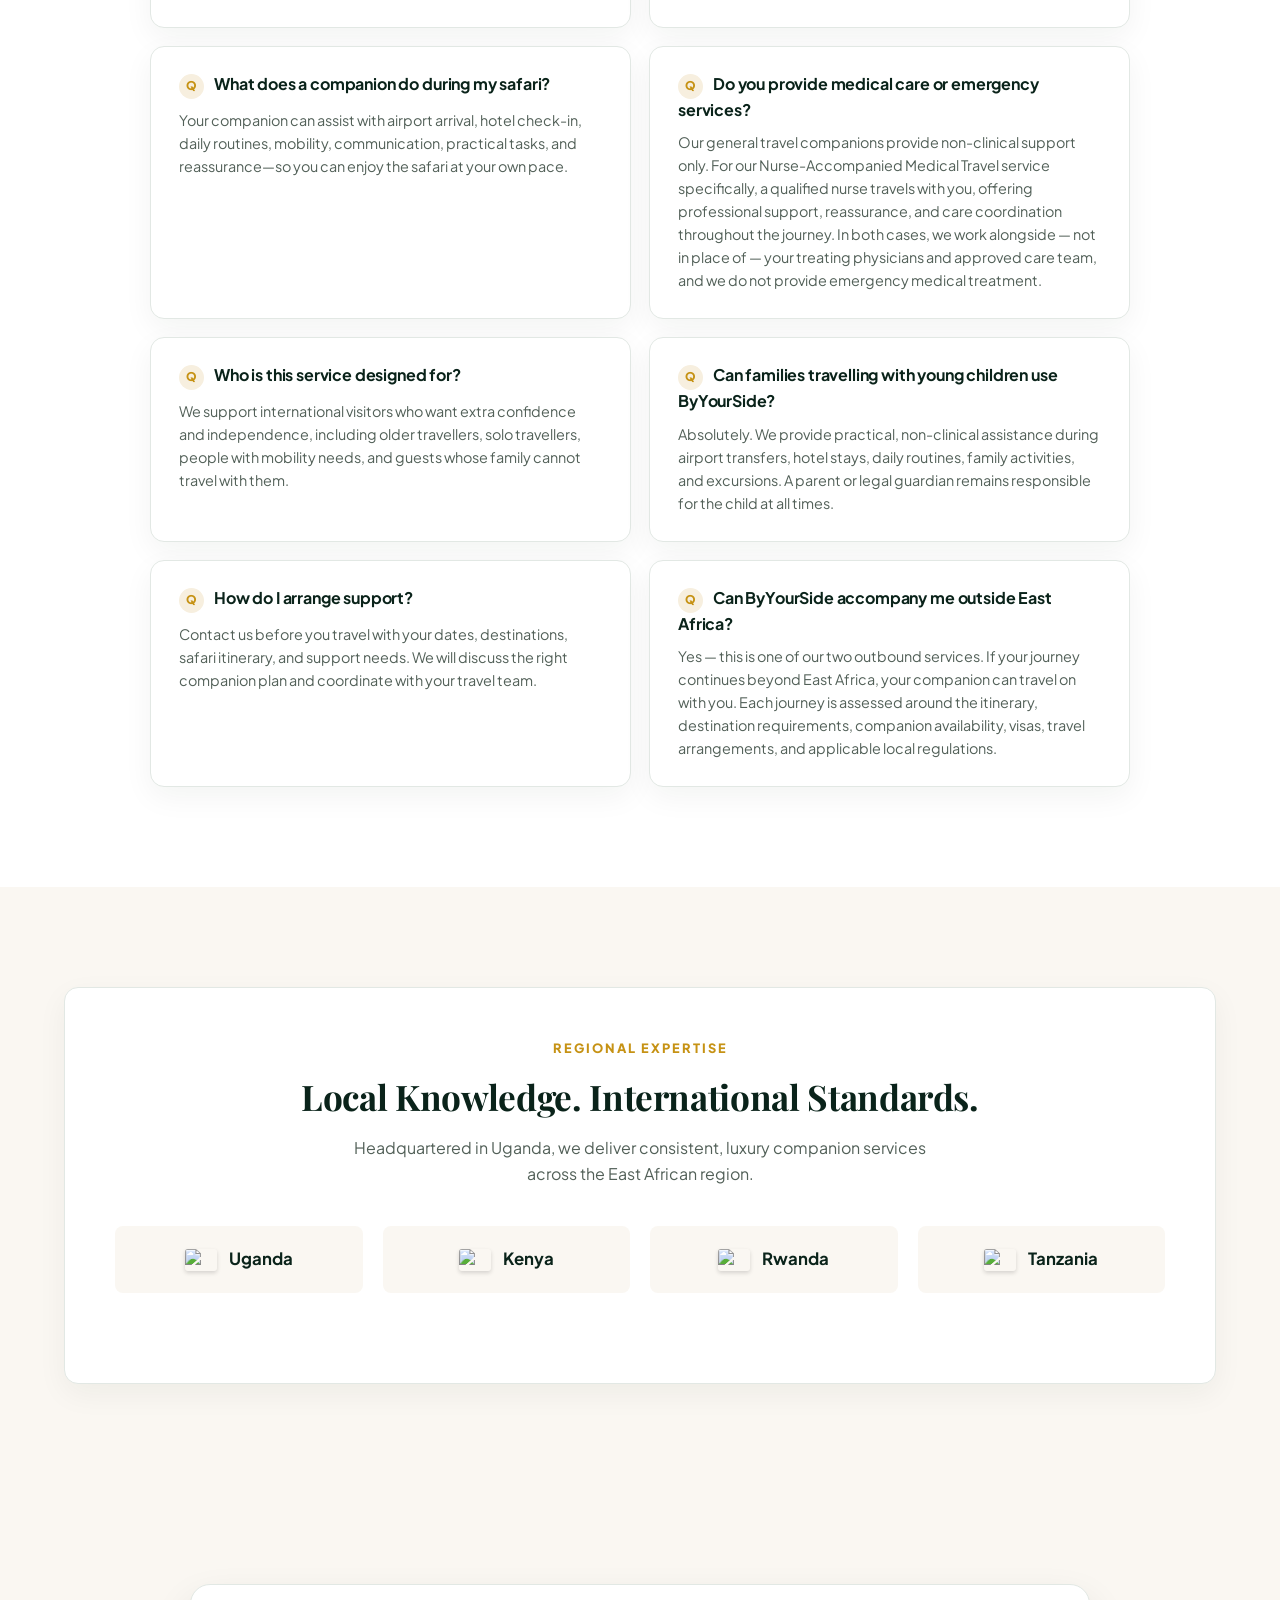
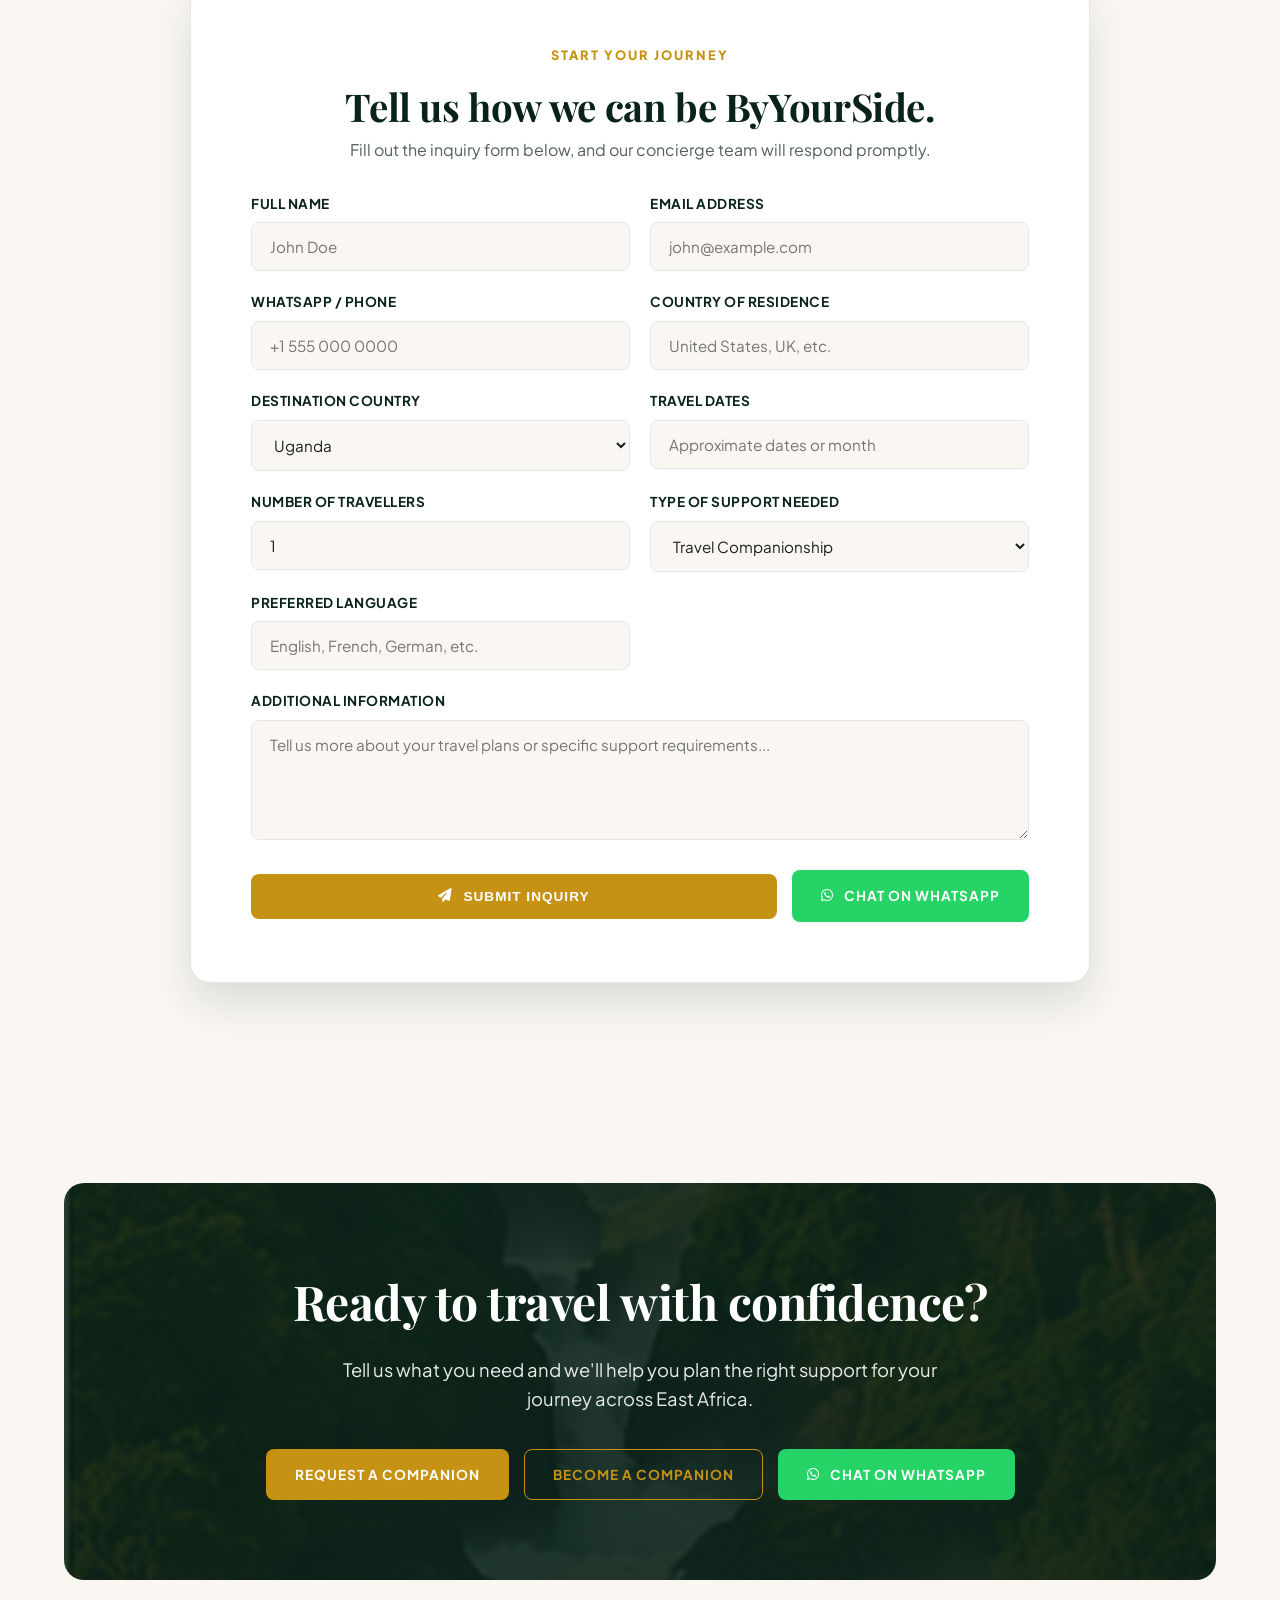
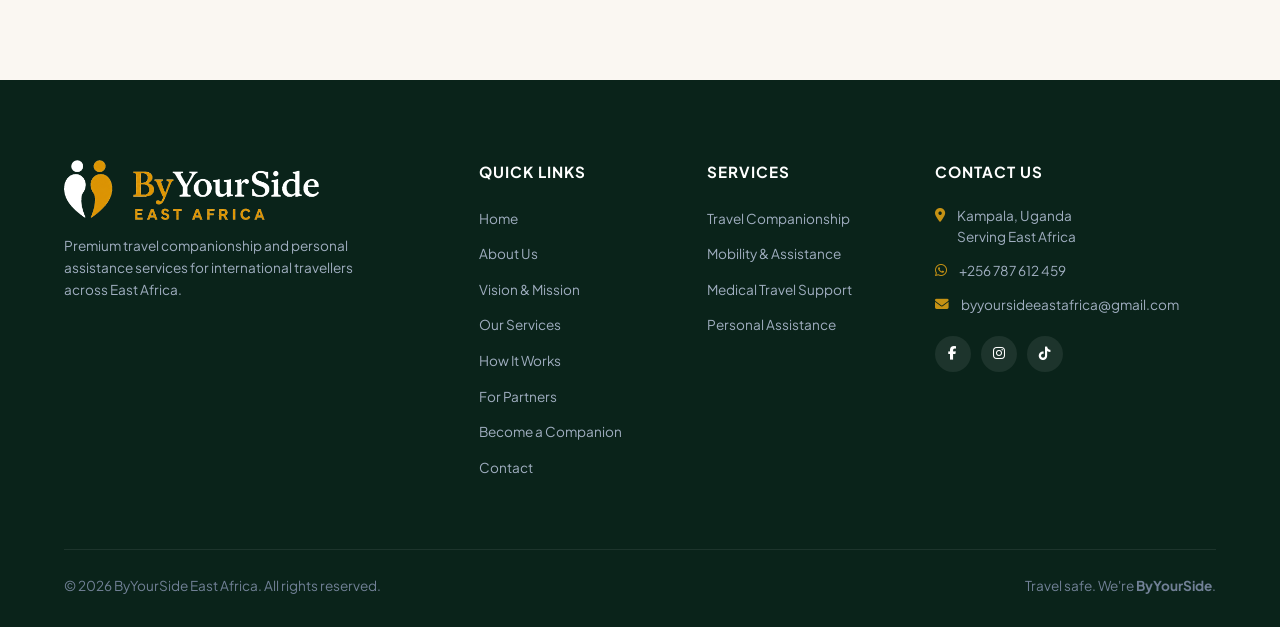
==== commit 02cbfe7a: "Add files via upload" ====
--- a/index.html
+++ b/index.html
@@ -39,6 +39,10 @@
 
     html {
       scroll-behavior: smooth;
+    }
+
+    section[id] {
+      scroll-margin-top: 90px;
     }
 
     body {
@@ -1632,6 +1636,12 @@
       menu.classList.toggle('active');
     }
 
+    document.querySelectorAll('#navMenu a').forEach(function (link) {
+      link.addEventListener('click', function () {
+        document.getElementById('navMenu').classList.remove('active');
+      });
+    });
+
     const inquiryForm = document.getElementById('inquiryForm');
     if (inquiryForm) {
       inquiryForm.addEventListener('submit', function (e) {
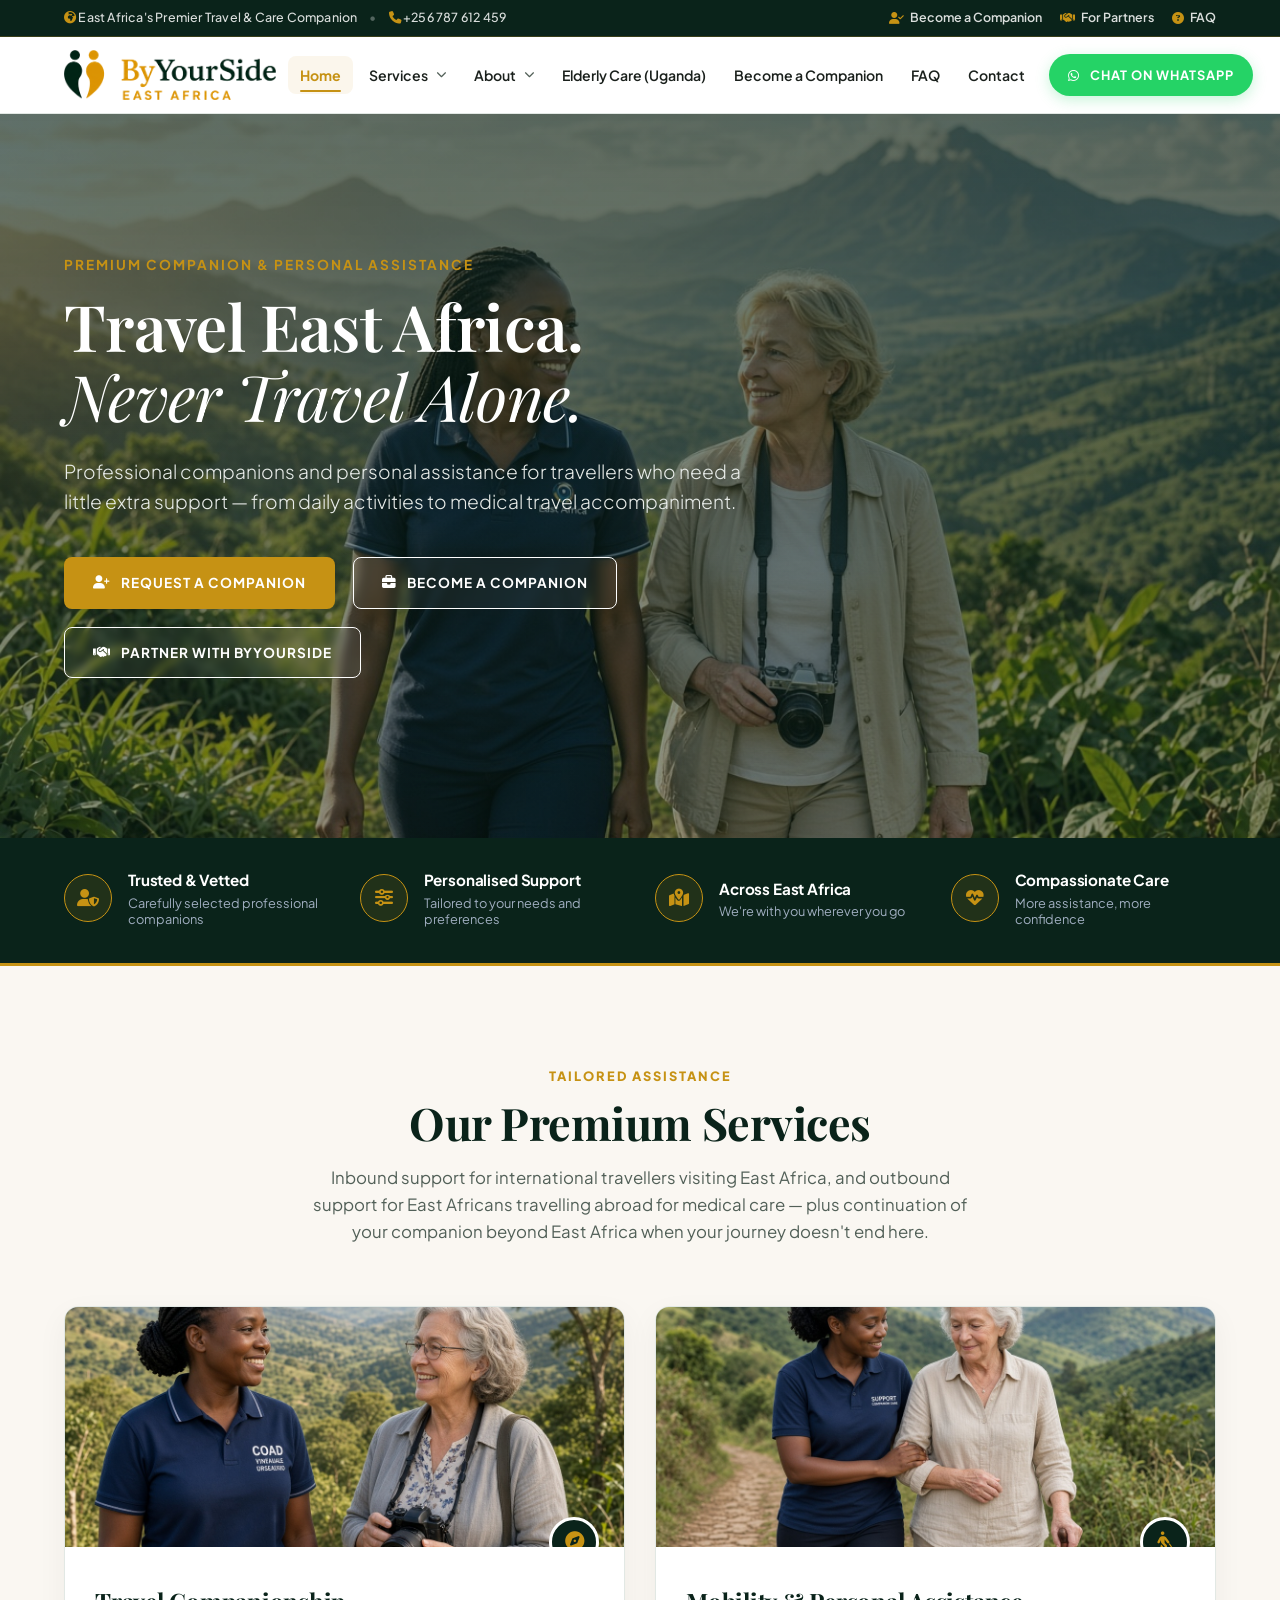
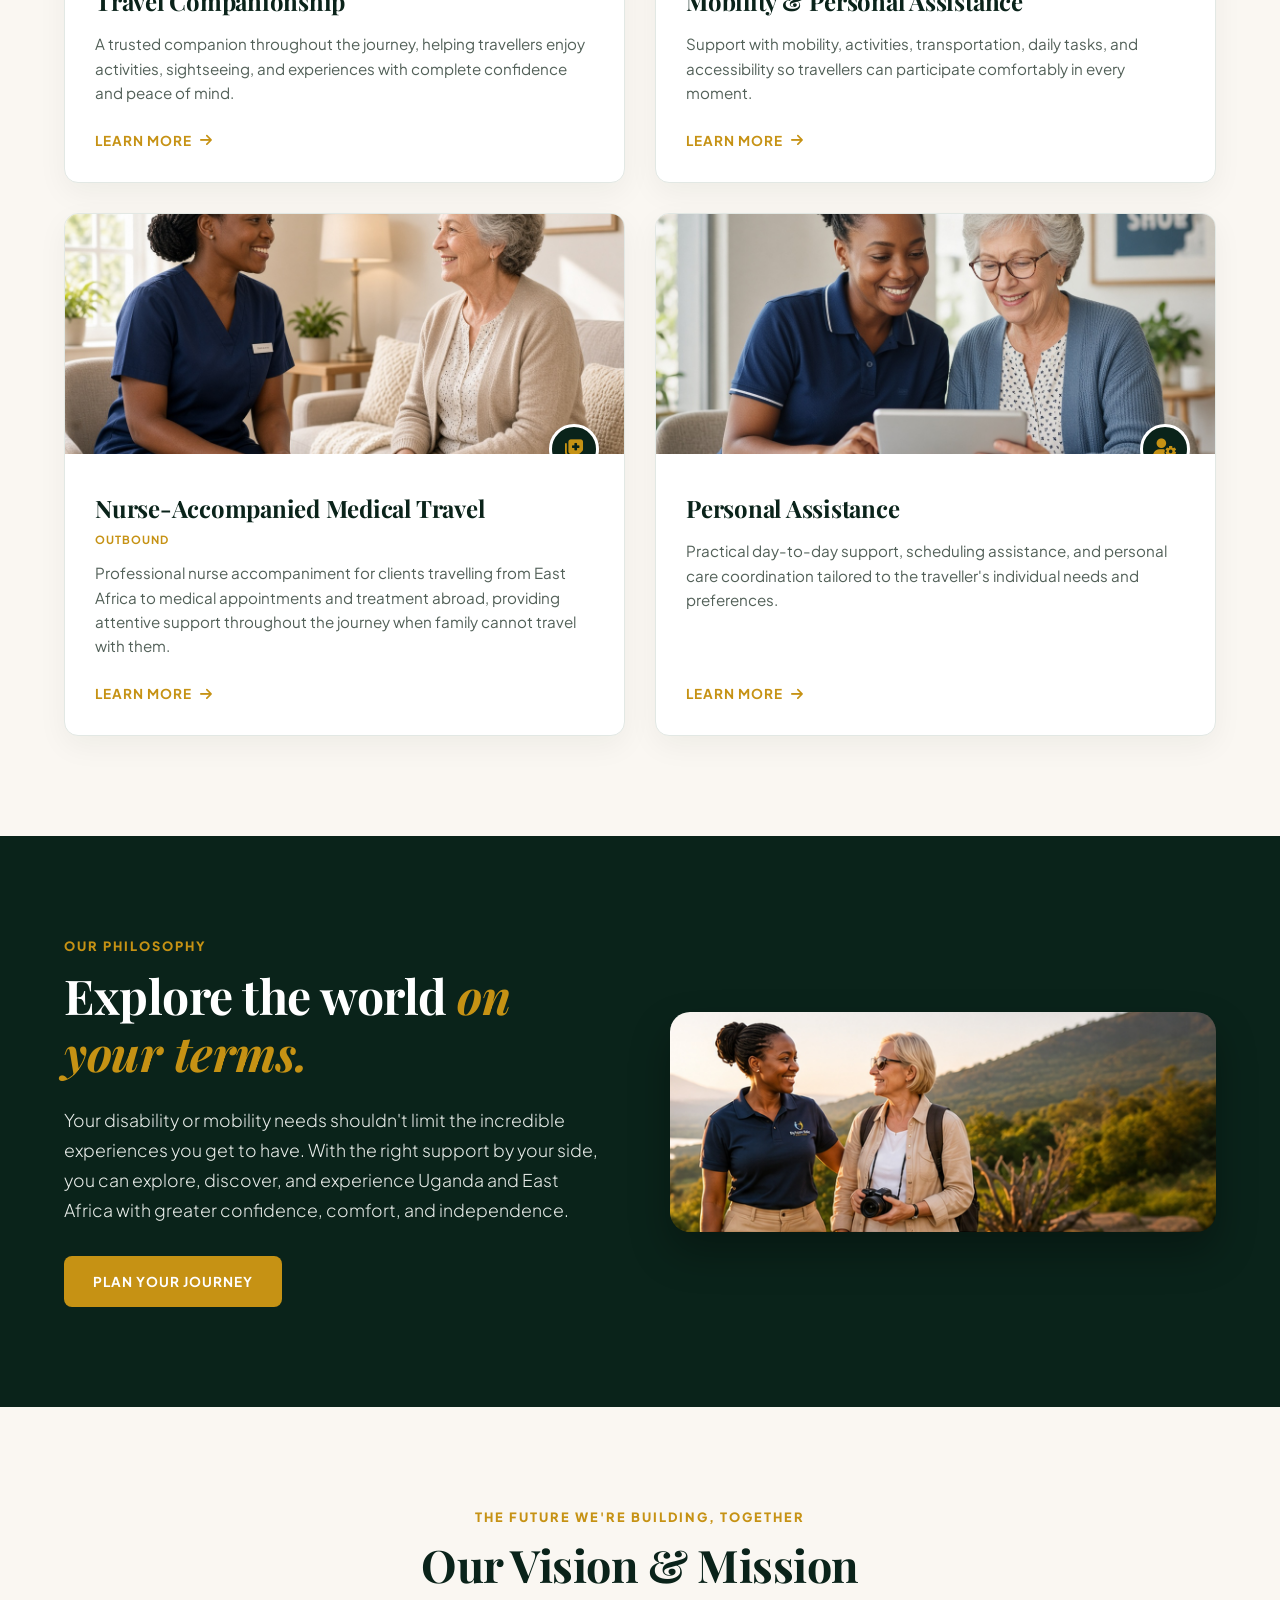
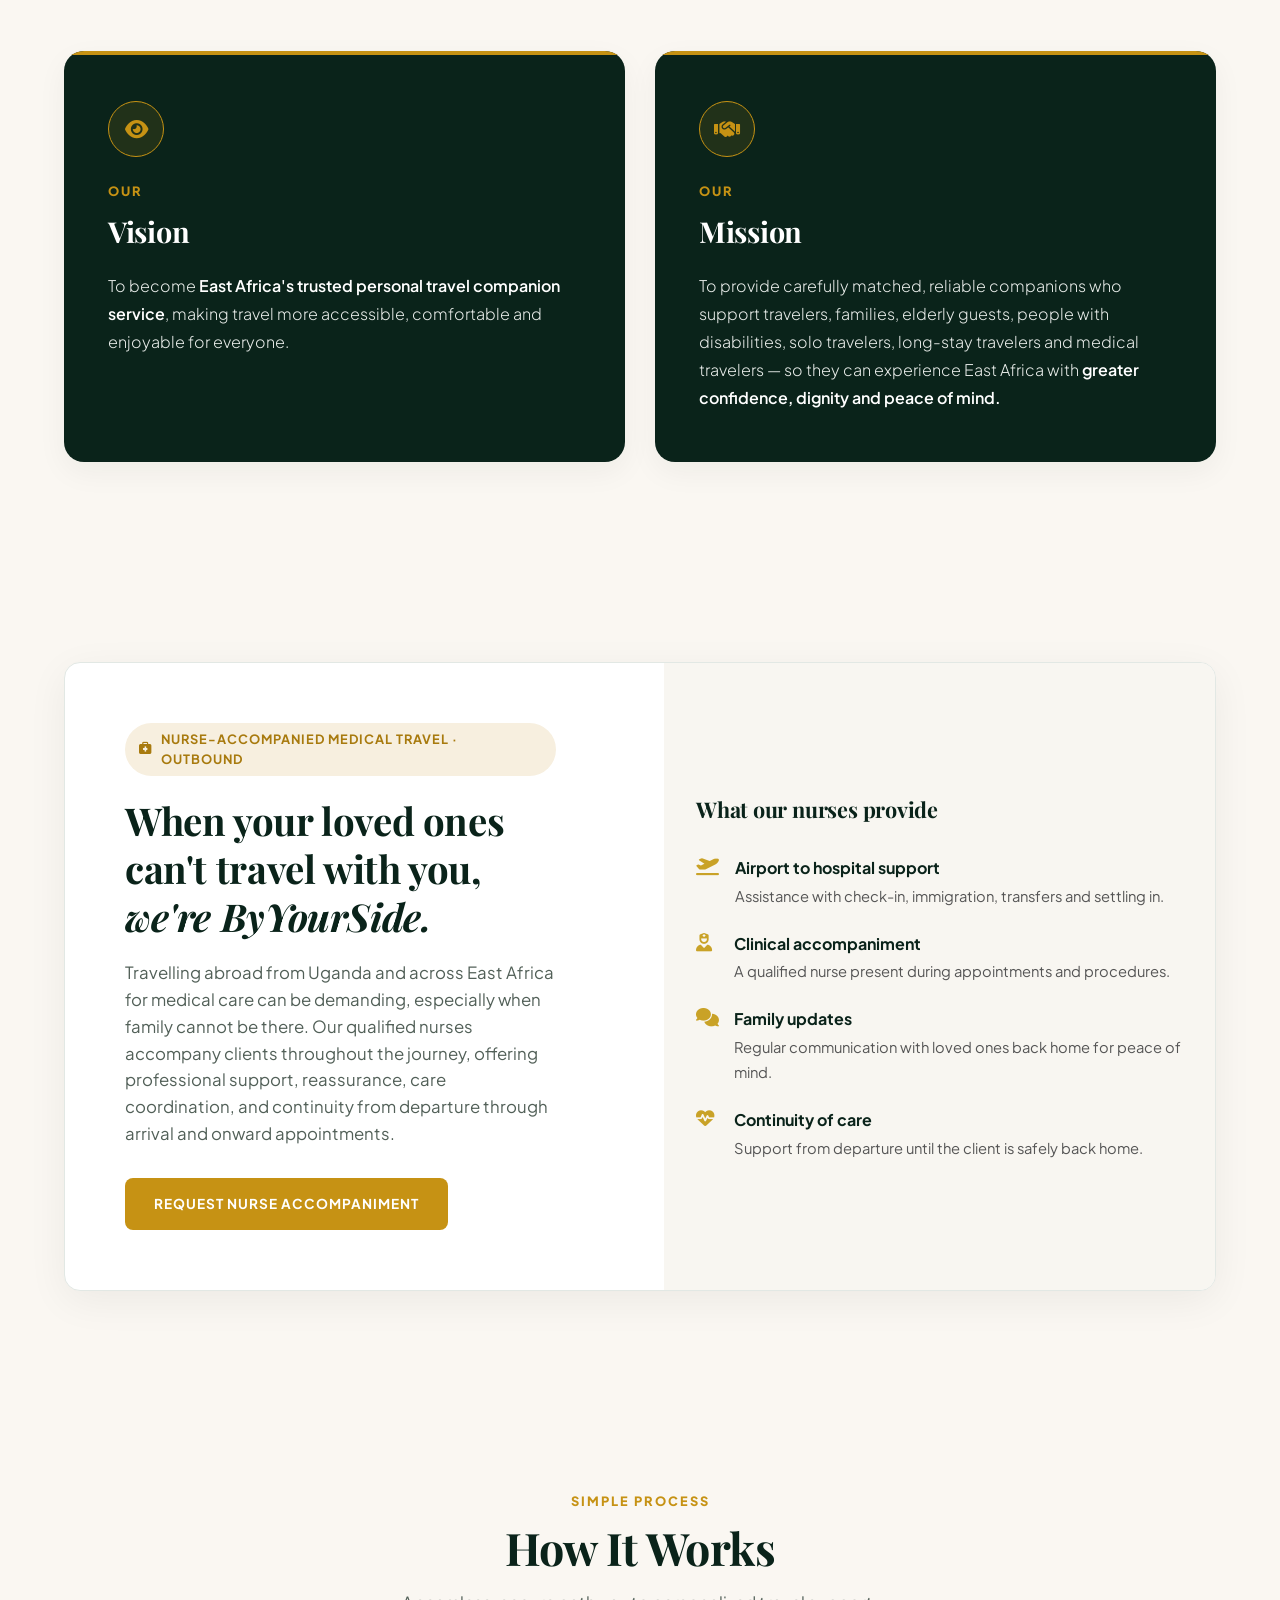
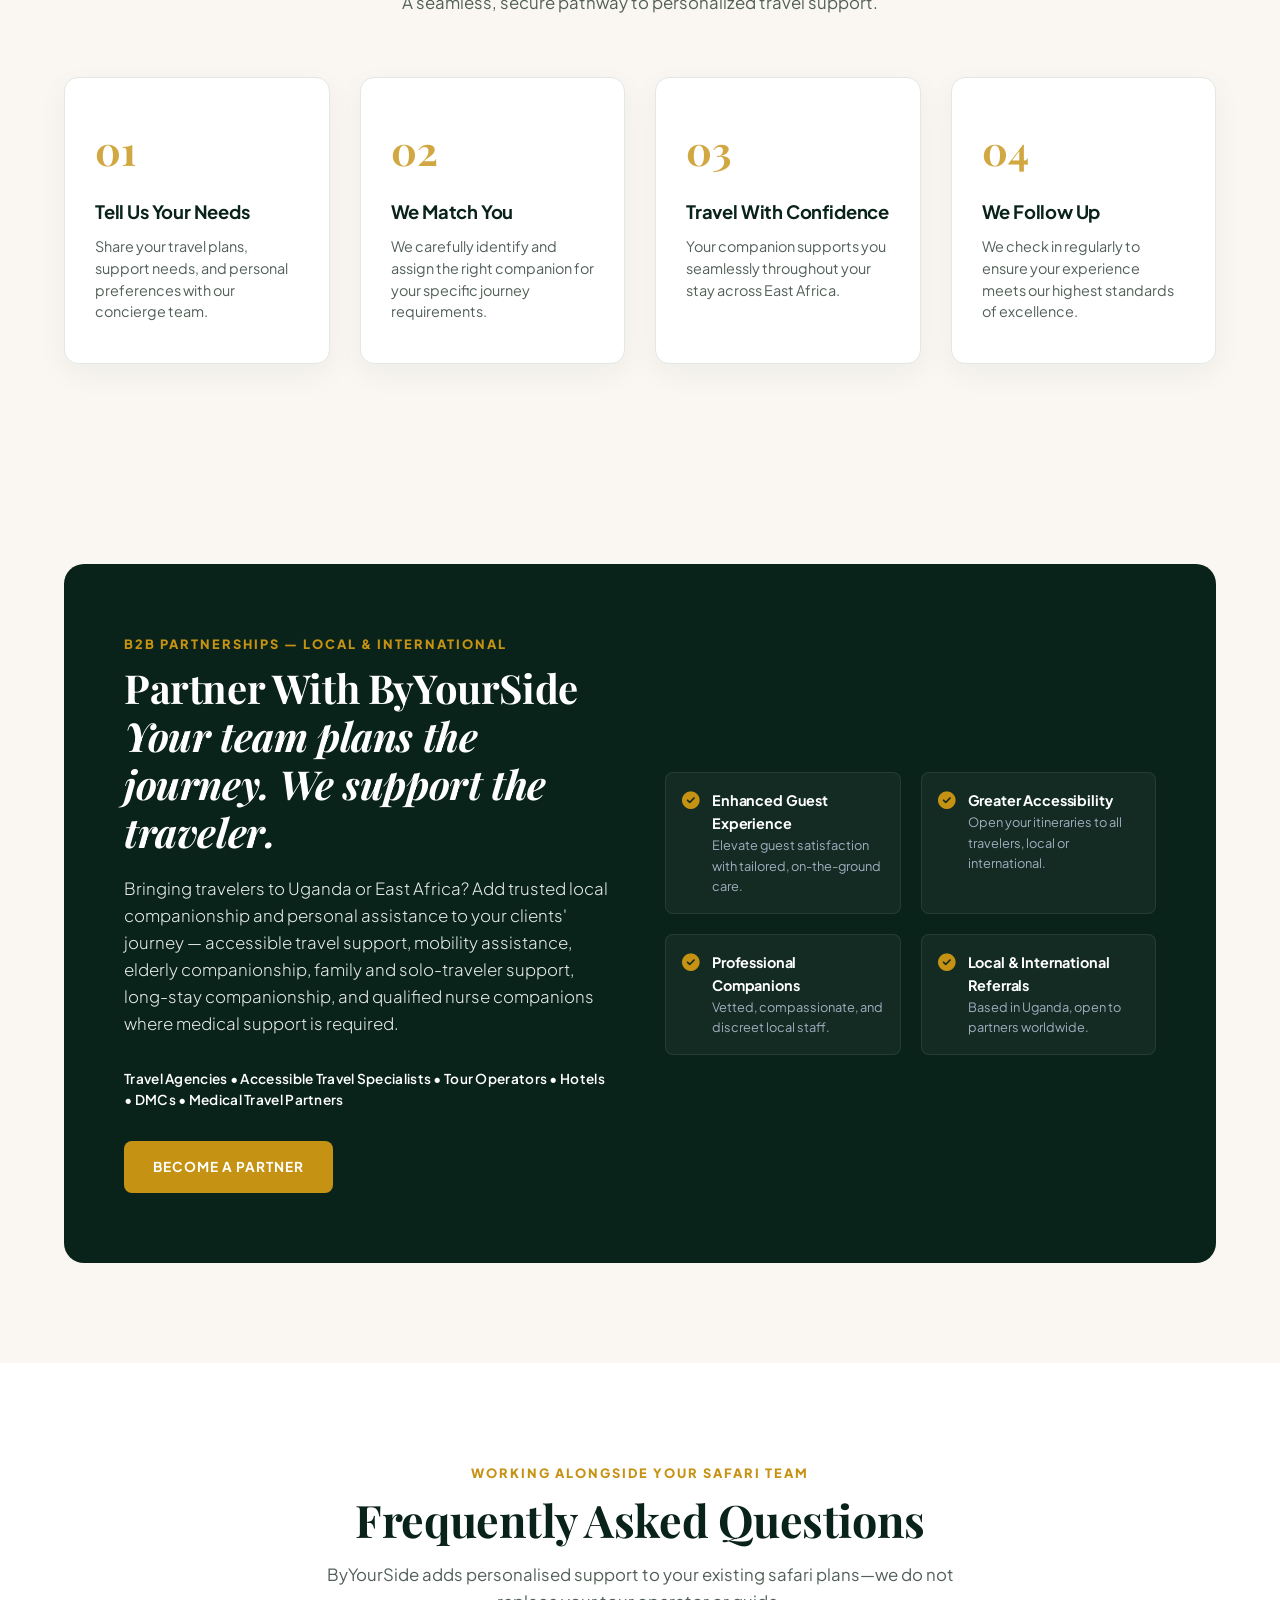
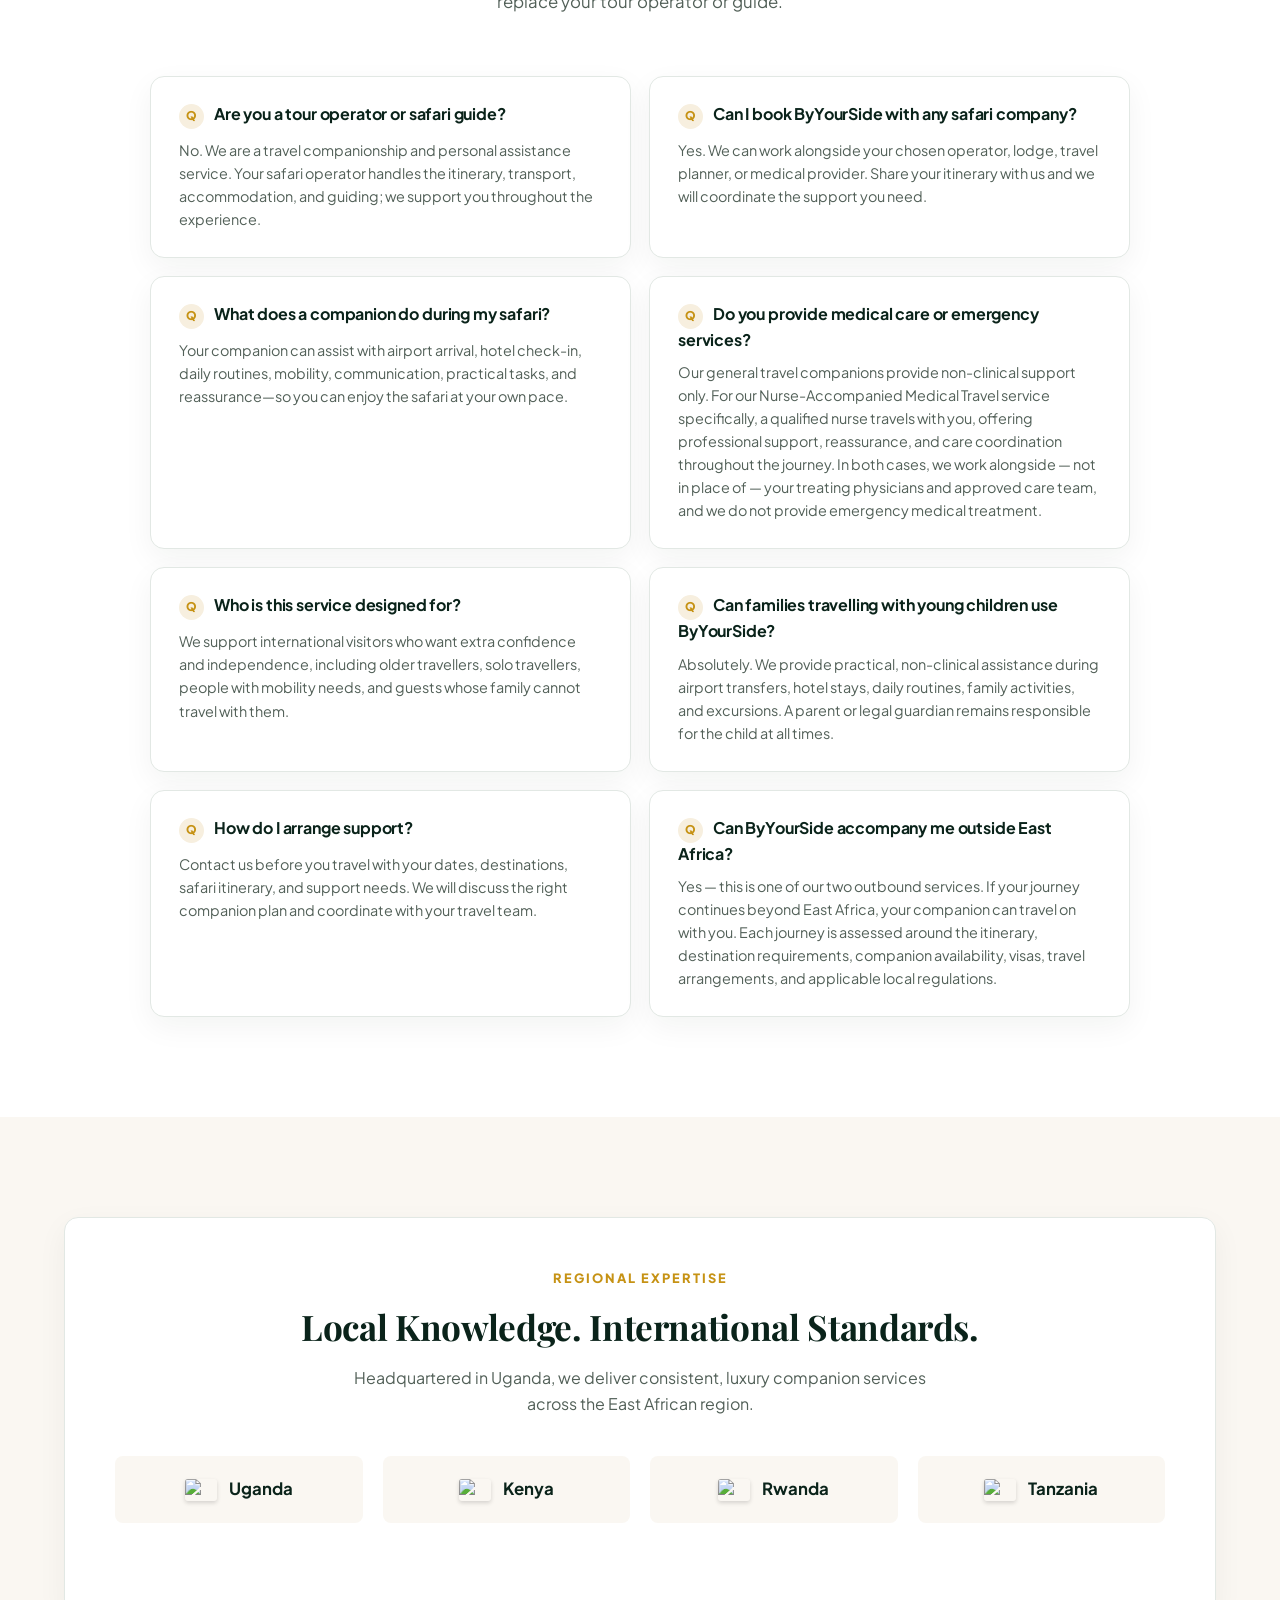
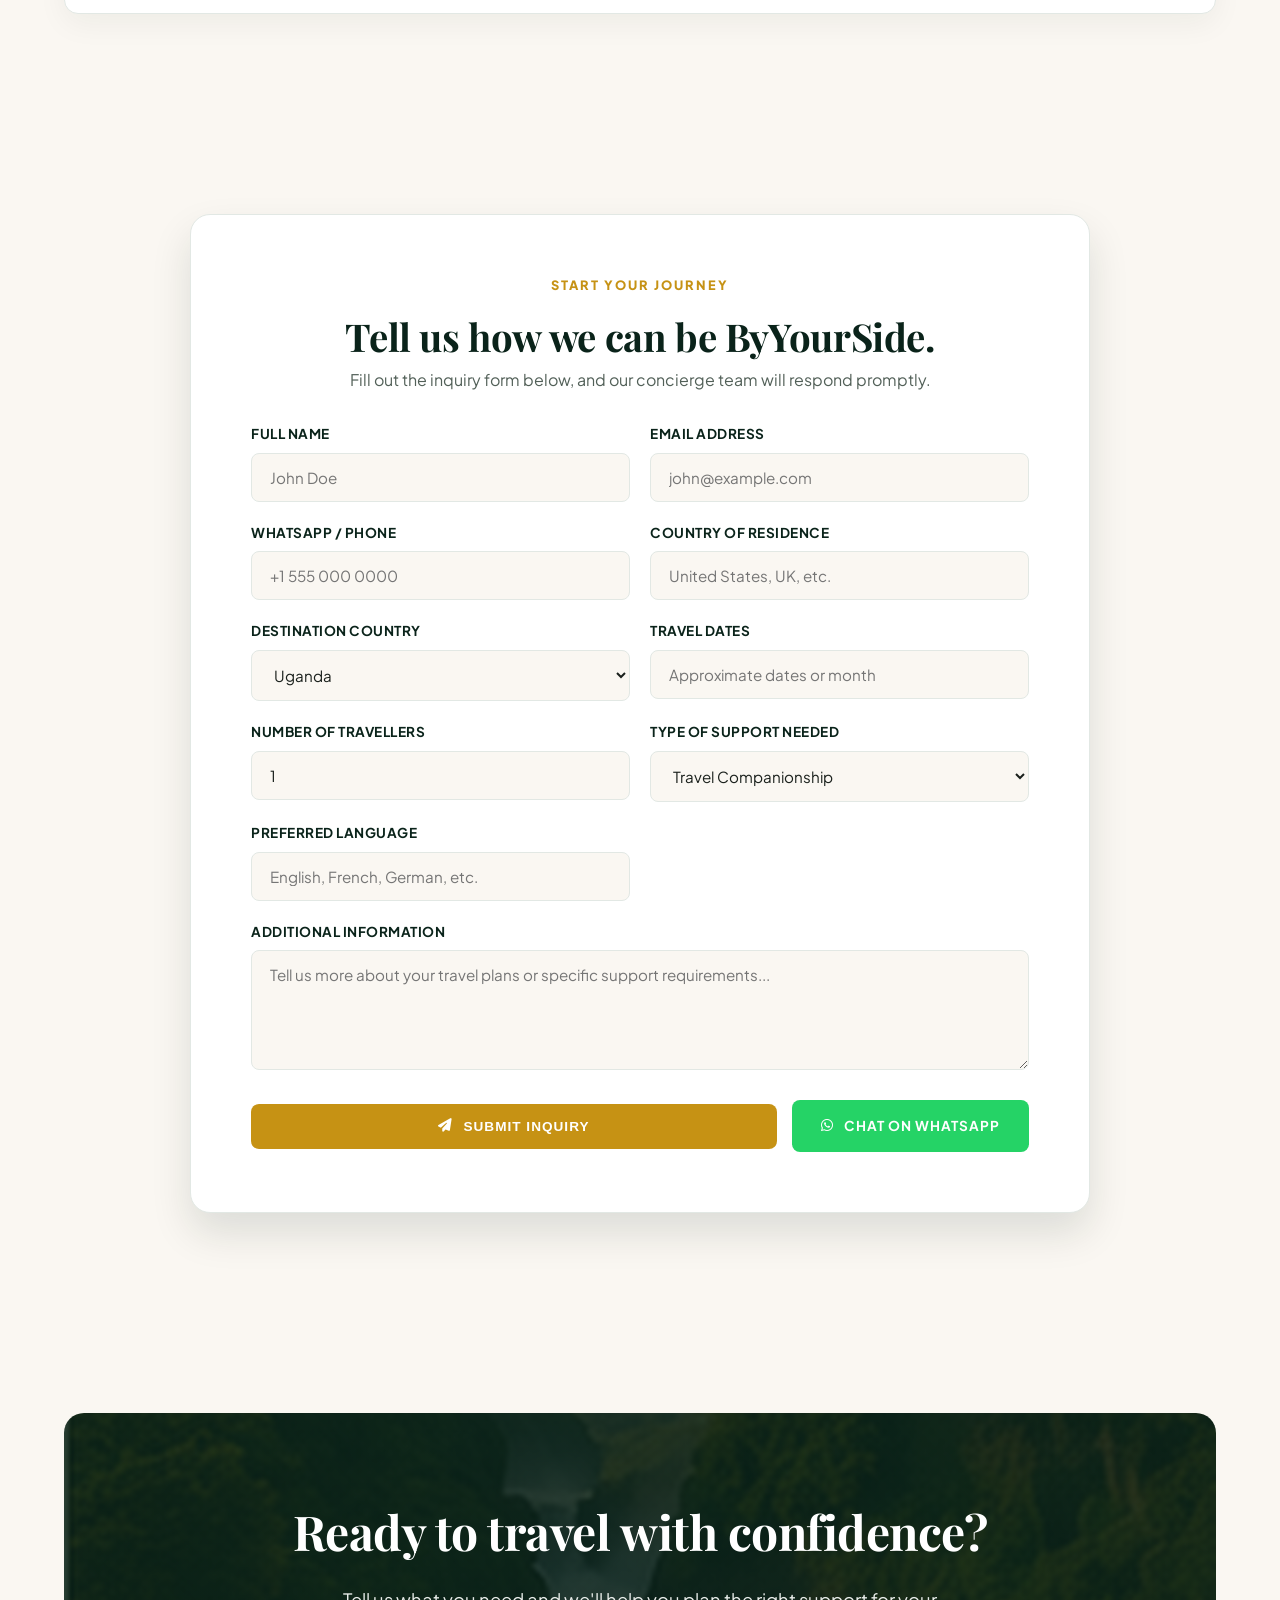
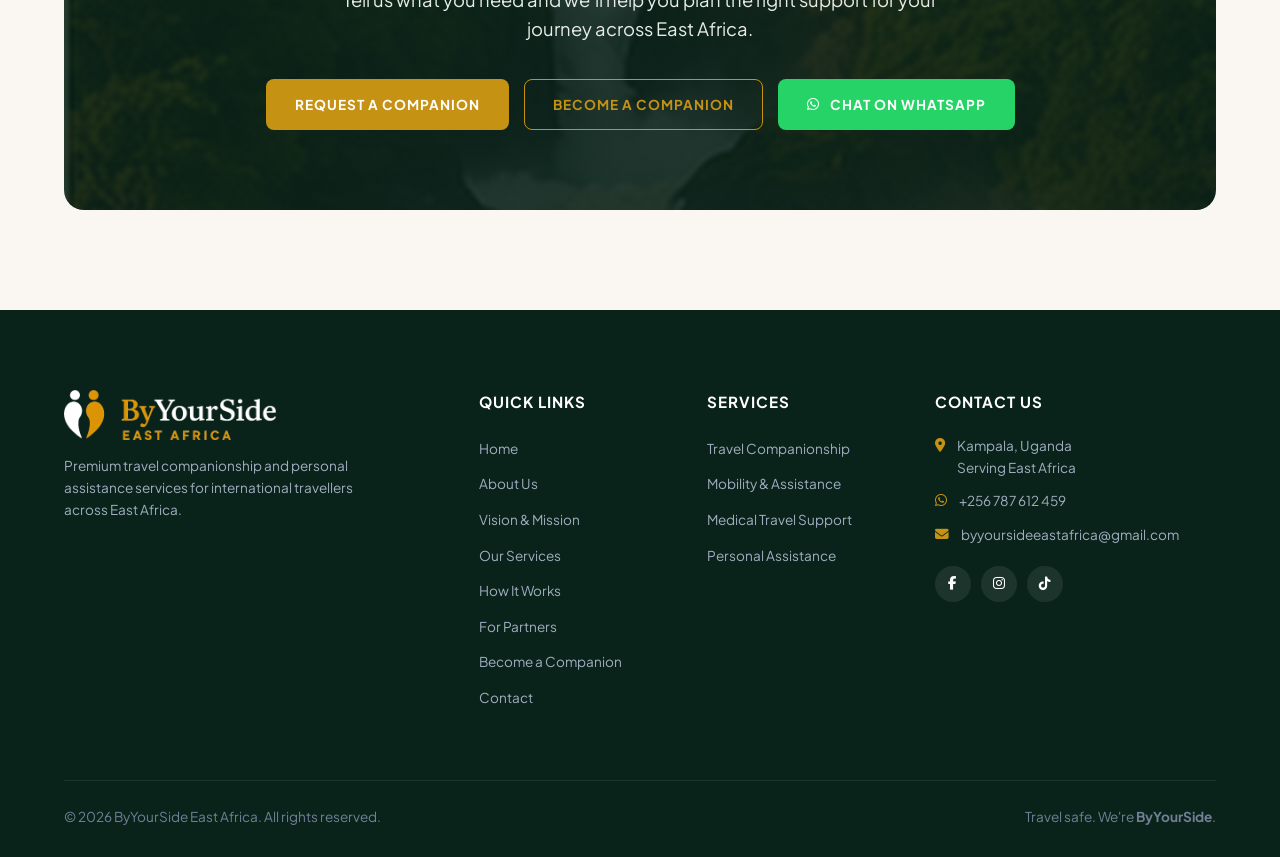
==== commit 9aa85046: "Add files via upload" ====
--- a/index.html
+++ b/index.html
@@ -129,63 +129,524 @@
       box-shadow: 0 8px 20px rgba(37, 211, 102, 0.3);
     }
 
-    /* Navigation */
-    header {
-      background: #FFFFFF;
+    /* Header & Navigation */
+    .header-topbar {
+      background: var(--primary-dark);
+      color: rgba(255, 255, 255, 0.85);
+      font-size: 0.78rem;
+      padding: 8px 0;
+      border-bottom: 1px solid rgba(198, 146, 20, 0.25);
+      position: relative;
+      z-index: 1002;
+    }
+
+    .topbar-container {
+      display: flex;
+      justify-content: space-between;
+      align-items: center;
+    }
+
+    .topbar-left {
+      display: flex;
+      align-items: center;
+      gap: 12px;
+      font-weight: 500;
+      letter-spacing: 0.2px;
+    }
+
+    .topbar-left i {
+      color: var(--accent-gold);
+    }
+
+    .topbar-sep {
+      color: rgba(255, 255, 255, 0.3);
+    }
+
+    .topbar-right {
+      display: flex;
+      align-items: center;
+      gap: 18px;
+    }
+
+    .topbar-right a {
+      color: rgba(255, 255, 255, 0.85);
+      text-decoration: none;
+      font-weight: 600;
+      display: inline-flex;
+      align-items: center;
+      gap: 6px;
+      transition: color 0.2s ease;
+    }
+
+    .topbar-right a i {
+      color: var(--accent-gold);
+      font-size: 0.75rem;
+    }
+
+    .topbar-right a:hover {
+      color: #FFFFFF;
+    }
+
+    header.site-header {
+      background: rgba(255, 255, 255, 0.98);
+      backdrop-filter: blur(12px);
+      -webkit-backdrop-filter: blur(12px);
       border-bottom: 1px solid var(--border-color);
       position: sticky;
       top: 0;
       z-index: 1000;
-      transition: all 0.3s ease;
+      transition: box-shadow 0.3s ease, background 0.3s ease;
+    }
+
+    header.site-header.is-scrolled {
+      box-shadow: 0 4px 20px rgba(10, 35, 26, 0.08);
     }
 
     .nav-container {
       display: flex;
       justify-content: space-between;
       align-items: center;
-      height: 85px;
+      height: 76px;
+      gap: 12px;
+    }
+
+    .brand-link {
+      display: flex;
+      align-items: center;
+      text-decoration: none;
+      flex-shrink: 0;
     }
 
     .logo-svg {
-      height: 60px;
+      height: 50px;
       width: auto;
       display: block;
-    }
-
-    .nav-menu {
-      display: flex;
-      gap: 28px;
+      transition: transform 0.2s ease;
+    }
+
+    .brand-link:hover .logo-svg {
+      transform: scale(1.02);
+    }
+
+    .nav-wrapper {
+      display: flex;
+      align-items: center;
+    }
+
+    /* Desktop Navigation */
+    .desktop-nav {
+      display: flex;
+      align-items: center;
+      gap: 4px;
       list-style: none;
-    }
-
-    .nav-menu a {
+      margin: 0;
+      padding: 0;
+    }
+
+    .desktop-nav li {
+      position: relative;
+    }
+
+    .desktop-nav a.nav-link {
       text-decoration: none;
       color: var(--text-dark);
+      font-size: 0.88rem;
+      font-weight: 600;
+      padding: 8px 12px;
+      border-radius: 8px;
+      display: inline-flex;
+      align-items: center;
+      gap: 6px;
+      transition: all 0.2s ease;
+      white-space: nowrap;
+      position: relative;
+      cursor: pointer;
+    }
+
+    .desktop-nav a.nav-link:hover {
+      color: var(--accent-gold);
+      background: rgba(198, 146, 20, 0.06);
+    }
+
+    /* Active Highlight States */
+    .desktop-nav a.nav-link.active,
+    .desktop-nav .nav-dropdown-item.active > a.dropdown-toggle,
+    .mobile-nav a.mobile-nav-link.active {
+      color: var(--accent-gold) !important;
+      background: rgba(198, 146, 20, 0.08) !important;
+      font-weight: 700;
+    }
+
+    .desktop-nav a.nav-link.active::after,
+    .desktop-nav .nav-dropdown-item.active > a.dropdown-toggle::after {
+      content: '';
+      position: absolute;
+      bottom: 2px;
+      left: 12px;
+      right: 12px;
+      height: 2px;
+      background-color: var(--accent-gold);
+      border-radius: 2px;
+    }
+
+    /* Desktop Dropdowns (Seamless Hover & Click) */
+    .nav-dropdown-item {
+      position: relative;
+      padding-bottom: 8px;
+      margin-bottom: -8px;
+    }
+
+    .dropdown-arrow {
+      font-size: 0.65rem;
+      margin-left: 2px;
+      transition: transform 0.25s ease;
+      color: var(--text-muted);
+    }
+
+    .nav-dropdown-item:hover .dropdown-arrow,
+    .nav-dropdown-item.is-open .dropdown-arrow {
+      transform: rotate(180deg);
+      color: var(--accent-gold);
+    }
+
+    .nav-dropdown-menu {
+      position: absolute;
+      top: 100%;
+      left: 0;
+      min-width: 270px;
+      background: #FFFFFF;
+      border-radius: 12px;
+      box-shadow: 0 16px 36px rgba(10, 35, 26, 0.14);
+      border: 1px solid var(--border-color);
+      padding: 8px;
+      list-style: none;
+      opacity: 0;
+      visibility: hidden;
+      transform: translateY(6px);
+      transition: opacity 0.2s ease, transform 0.2s ease, visibility 0.2s ease;
+      pointer-events: none;
+      z-index: 1010;
+    }
+
+    /* Invisible hover bridge to prevent premature closing */
+    .nav-dropdown-menu::before {
+      content: '';
+      position: absolute;
+      top: -16px;
+      left: 0;
+      right: 0;
+      height: 16px;
+      background: transparent;
+    }
+
+    .nav-dropdown-item:hover .nav-dropdown-menu,
+    .nav-dropdown-item:focus-within .nav-dropdown-menu,
+    .nav-dropdown-item.is-open .nav-dropdown-menu {
+      opacity: 1;
+      visibility: visible;
+      transform: translateY(2px);
+      pointer-events: auto;
+    }
+
+    .dropdown-link {
+      display: flex !important;
+      align-items: center;
+      gap: 12px;
+      padding: 10px 12px !important;
+      border-radius: 8px;
+      text-decoration: none;
+      color: var(--text-dark) !important;
+      transition: all 0.2s ease;
+    }
+
+    .dropdown-link i {
+      width: 32px;
+      height: 32px;
+      border-radius: 6px;
+      background: rgba(198, 146, 20, 0.1);
+      color: var(--accent-gold);
+      display: flex;
+      align-items: center;
+      justify-content: center;
       font-size: 0.9rem;
-      font-weight: 500;
-      transition: color 0.3s ease;
-    }
-
-    .nav-menu a:hover {
+      flex-shrink: 0;
+      transition: all 0.2s ease;
+    }
+
+    .dropdown-link div strong {
+      display: block;
+      font-size: 0.85rem;
+      font-weight: 700;
+      color: var(--primary-dark);
+      line-height: 1.2;
+    }
+
+    .dropdown-link div p {
+      font-size: 0.72rem;
+      color: var(--text-muted);
+      margin: 2px 0 0 0;
+      line-height: 1.2;
+    }
+
+    .dropdown-link:hover,
+    .dropdown-link.active {
+      background: #F7FAF8 !important;
+    }
+
+    .dropdown-link:hover i,
+    .dropdown-link.active i {
+      background: var(--accent-gold);
+      color: #FFFFFF;
+    }
+
+    .dropdown-link:hover div strong,
+    .dropdown-link.active div strong {
       color: var(--accent-gold);
+    }
+
+    /* Mobile Drawer (Independent Tabs) */
+    .mobile-nav-wrapper {
+      display: none;
+    }
+
+    .mobile-nav {
+      list-style: none;
+      margin: 0;
+      padding: 0;
+      display: flex;
+      flex-direction: column;
+      gap: 4px;
+    }
+
+    .mobile-nav li {
+      width: 100%;
+    }
+
+    .mobile-nav a.mobile-nav-link {
+      display: flex;
+      align-items: center;
+      justify-content: space-between;
+      padding: 12px 14px;
+      border-radius: 8px;
+      font-size: 0.92rem;
+      font-weight: 600;
+      color: var(--text-dark);
+      text-decoration: none;
+      background: transparent;
+      border-bottom: 1px solid #F0F4F2;
+      transition: all 0.2s ease;
+    }
+
+    .mobile-nav a.mobile-nav-link:hover,
+    .mobile-nav a.mobile-nav-link:active {
+      background: #F7FAF8;
+      color: var(--accent-gold);
+    }
+
+    .mobile-nav-icon {
+      color: var(--accent-gold);
+      width: 22px;
+      font-size: 0.95rem;
+      margin-right: 10px;
+      text-align: center;
+    }
+
+    .mobile-nav a.mobile-nav-link > span:first-of-type {
+      flex: 1;
+    }
+
+    .mobile-arrow {
+      color: #BAC7C0;
+      font-size: 0.75rem;
+    }
+
+    .header-actions {
+      display: flex;
+      align-items: center;
+      gap: 10px;
+      flex-shrink: 0;
+    }
+
+    .header-wa-btn {
+      padding: 10px 18px;
+      font-size: 0.8rem;
+      border-radius: 50px;
+      box-shadow: 0 4px 14px rgba(37, 211, 102, 0.25);
+    }
+
+    .mobile-wa-btn {
+      display: none;
+      width: 40px;
+      height: 40px;
+      border-radius: 50%;
+      background: #25D366;
+      color: #FFFFFF;
+      align-items: center;
+      justify-content: center;
+      font-size: 1.2rem;
+      text-decoration: none;
+      box-shadow: 0 3px 10px rgba(37, 211, 102, 0.35);
+      transition: transform 0.2s ease, background 0.2s ease;
+    }
+
+    .mobile-wa-btn:hover {
+      background: #1DA851;
+      transform: scale(1.05);
     }
 
     .mobile-toggle {
       display: none;
-      font-size: 1.5rem;
-      color: var(--primary-dark);
-      background: none;
-      border: none;
+      width: 42px;
+      height: 42px;
+      border-radius: 8px;
+      background: #F4F7F5;
+      border: 1px solid var(--border-color);
       cursor: pointer;
-    }
-
-    .header-wa-btn {
+      padding: 0;
+      align-items: center;
+      justify-content: center;
+      flex-direction: column;
+      gap: 5px;
+      transition: all 0.25s ease;
+      position: relative;
+      z-index: 1002;
+    }
+
+    .mobile-toggle:hover {
+      background: #E8ECE9;
+    }
+
+    .mobile-toggle .bar {
+      width: 20px;
+      height: 2px;
+      background-color: var(--primary-dark);
+      border-radius: 2px;
+      transition: transform 0.3s ease, opacity 0.3s ease;
+    }
+
+    .mobile-toggle.is-active .bar-1 {
+      transform: translateY(7px) rotate(45deg);
+    }
+
+    .mobile-toggle.is-active .bar-2 {
+      opacity: 0;
+      transform: scaleX(0);
+    }
+
+    .mobile-toggle.is-active .bar-3 {
+      transform: translateY(-7px) rotate(-45deg);
+    }
+
+    .mobile-menu-cta {
+      margin-top: 14px;
+      padding-top: 14px;
+      border-top: 1px solid var(--border-color);
+    }
+
+    .mobile-drawer-wa {
+      width: 100%;
+      padding: 14px;
+      font-size: 0.9rem;
+      border-radius: 8px;
+      box-shadow: 0 4px 12px rgba(37, 211, 102, 0.25);
+    }
+
+    .mobile-menu-contact-info {
+      margin-top: 14px;
+      padding: 10px 14px;
+      background: #F7FAF8;
+      border-radius: 8px;
+      font-size: 0.8rem;
+      color: var(--text-muted);
+      display: flex;
+      flex-direction: column;
+      gap: 6px;
+    }
+
+    .mobile-menu-contact-info i {
+      color: var(--accent-gold);
+      width: 16px;
+    }
+
+    .nav-overlay {
       display: none;
-    }
-
-    @media (min-width: 1025px) {
+      position: fixed;
+      inset: 0;
+      background: rgba(10, 35, 26, 0.5);
+      backdrop-filter: blur(4px);
+      -webkit-backdrop-filter: blur(4px);
+      z-index: 998;
+      opacity: 0;
+      transition: opacity 0.3s ease;
+      pointer-events: none;
+    }
+
+    .nav-overlay.active {
+      opacity: 1;
+      pointer-events: auto;
+    }
+
+    @media (max-width: 1024px) {
+      .header-topbar {
+        display: none;
+      }
+
+      .nav-container {
+        height: 66px;
+      }
+
+      .logo-svg {
+        height: 44px;
+      }
+
       .header-wa-btn {
-        display: inline-flex;
+        display: none;
+      }
+
+      .desktop-nav {
+        display: none;
+      }
+
+      .mobile-wa-btn {
+        display: flex;
+      }
+
+      .mobile-toggle {
+        display: flex;
+      }
+
+      .nav-overlay {
+        display: block;
+      }
+
+      body.menu-open {
+        overflow: hidden;
+      }
+
+      .mobile-nav-wrapper {
+        display: block;
+        position: fixed;
+        top: 66px;
+        left: 0;
+        right: 0;
+        background: #FFFFFF;
+        padding: 16px 18px 24px;
+        max-height: calc(100vh - 66px);
+        overflow-y: auto;
+        -webkit-overflow-scrolling: touch;
+        box-shadow: 0 16px 36px rgba(10, 35, 26, 0.16);
+        border-bottom: 3px solid var(--accent-gold);
+        transform: translateY(-15px);
+        opacity: 0;
+        pointer-events: none;
+        transition: transform 0.28s cubic-bezier(0.16, 1, 0.3, 1), opacity 0.25s ease;
+        z-index: 999;
+      }
+
+      .mobile-nav-wrapper.active {
+        transform: translateY(0);
+        opacity: 1;
+        pointer-events: auto;
       }
     }
 
@@ -961,20 +1422,6 @@
     }
 
     @media (max-width: 768px) {
-      .mobile-toggle { display: block; }
-      .nav-menu {
-        display: none;
-        position: absolute;
-        top: 85px;
-        left: 0;
-        right: 0;
-        background: #FFFFFF;
-        flex-direction: column;
-        padding: 20px;
-        box-shadow: 0 10px 20px rgba(0,0,0,0.1);
-        border-bottom: 1px solid var(--border-color);
-      }
-      .nav-menu.active { display: flex; }
       .hero { padding: 80px 0 100px; }
       .hero h1 { font-size: 2.4rem; }
       .services-grid { grid-template-columns: 1fr; }
@@ -1059,36 +1506,253 @@
 </head>
 <body>
 
-  <!-- Navigation -->
-  <header>
+  <!-- Top Bar -->
+  <div class="header-topbar">
+    <div class="container topbar-container">
+      <div class="topbar-left">
+        <span><i class="fa-solid fa-earth-africa"></i> East Africa's Premier Travel &amp; Care Companion</span>
+        <span class="topbar-sep">•</span>
+        <span><i class="fa-solid fa-phone"></i> +256 787 612 459</span>
+      </div>
+      <div class="topbar-right">
+        <a href="companion-application.html"><i class="fa-solid fa-user-check"></i> Become a Companion</a>
+        <a href="#partners"><i class="fa-solid fa-handshake"></i> For Partners</a>
+        <a href="#faq"><i class="fa-solid fa-circle-question"></i> FAQ</a>
+      </div>
+    </div>
+  </div>
+
+  <!-- Main Header Navigation -->
+  <header class="site-header" id="siteHeader">
     <div class="container nav-container">
-      <a href="#" style="text-decoration: none;">
-        <!-- Official Logo (real artwork) -->
+      <a href="index.html" class="brand-link" aria-label="ByYourSide East Africa Home">
         <img class="logo-svg" src="assets/byyourside-logo-color.png" alt="ByYourSide East Africa">
       </a>
 
-      <button class="mobile-toggle" onclick="toggleMenu()">
-        <i class="fa-solid fa-bars"></i>
-      </button>
-
-      <ul class="nav-menu" id="navMenu">
-        <li><a href="#home">Home</a></li>
-        <li><a href="#empowerment">About Us</a></li>
-        <li><a href="#vision-mission">Vision &amp; Mission</a></li>
-        <li><a href="#services">Our Services</a></li>
-        <li><a href="#how-it-works">How It Works</a></li>
-        <li><a href="#partners">For Partners</a></li>
-        <li><a href="#faq">FAQ</a></li>
-        <li><a href="companion-application.html">Become a Companion</a></li>
-        <li><a href="#east-africa">East Africa</a></li>
-        <li><a href="#inquiry">Contact</a></li>
-      </ul>
-
-      <a href="https://wa.me/256787612459" class="btn btn-wa header-wa-btn">
-        <i class="fa-brands fa-whatsapp"></i> Chat on WhatsApp
-      </a>
+      <nav class="nav-wrapper" aria-label="Main Navigation">
+        <!-- Desktop Navigation with Dropdowns -->
+        <ul class="desktop-nav" id="desktopNav">
+          <li>
+            <a href="#home" class="nav-link active">
+              <span>Home</span>
+            </a>
+          </li>
+
+          <!-- Services Dropdown -->
+          <li class="nav-dropdown-item">
+            <a href="javascript:void(0)" class="nav-link dropdown-toggle" role="button" aria-haspopup="true" aria-expanded="false">
+              <span>Services</span>
+              <i class="fa-solid fa-chevron-down dropdown-arrow"></i>
+            </a>
+            <ul class="nav-dropdown-menu">
+              <li>
+                <a href="#services" class="dropdown-link">
+                  <i class="fa-solid fa-plane-departure"></i>
+                  <div>
+                    <strong>Our Services</strong>
+                    <p>Personal &amp; medical travel support</p>
+                  </div>
+                </a>
+              </li>
+              <li>
+                <a href="#how-it-works" class="dropdown-link">
+                  <i class="fa-solid fa-list-check"></i>
+                  <div>
+                    <strong>How It Works</strong>
+                    <p>Step-by-step companion matching</p>
+                  </div>
+                </a>
+              </li>
+              <li>
+                <a href="#partners" class="dropdown-link">
+                  <i class="fa-solid fa-handshake"></i>
+                  <div>
+                    <strong>For Partners</strong>
+                    <p>Hotels, airlines &amp; tour operators</p>
+                  </div>
+                </a>
+              </li>
+            </ul>
+          </li>
+
+          <!-- About Dropdown -->
+          <li class="nav-dropdown-item">
+            <a href="javascript:void(0)" class="nav-link dropdown-toggle" role="button" aria-haspopup="true" aria-expanded="false">
+              <span>About</span>
+              <i class="fa-solid fa-chevron-down dropdown-arrow"></i>
+            </a>
+            <ul class="nav-dropdown-menu">
+              <li>
+                <a href="#empowerment" class="dropdown-link">
+                  <i class="fa-solid fa-heart-pulse"></i>
+                  <div>
+                    <strong>About Us</strong>
+                    <p>Our story &amp; empowerment model</p>
+                  </div>
+                </a>
+              </li>
+              <li>
+                <a href="#vision-mission" class="dropdown-link">
+                  <i class="fa-solid fa-compass"></i>
+                  <div>
+                    <strong>Vision &amp; Mission</strong>
+                    <p>Values driving every journey</p>
+                  </div>
+                </a>
+              </li>
+              <li>
+                <a href="#east-africa" class="dropdown-link">
+                  <i class="fa-solid fa-earth-africa"></i>
+                  <div>
+                    <strong>East Africa Coverage</strong>
+                    <p>Uganda, Kenya, Tanzania &amp; Rwanda</p>
+                  </div>
+                </a>
+              </li>
+            </ul>
+          </li>
+
+          <!-- Elderly Care Tab (Direct & Linked to elderly-care.html) -->
+          <li>
+            <a href="elderly-care.html" class="nav-link">
+              <span>Elderly Care (Uganda)</span>
+            </a>
+          </li>
+
+          <!-- Become a Companion -->
+          <li>
+            <a href="companion-application.html" class="nav-link">
+              <span>Become a Companion</span>
+            </a>
+          </li>
+
+          <!-- FAQ -->
+          <li>
+            <a href="#faq" class="nav-link">
+              <span>FAQ</span>
+            </a>
+          </li>
+
+          <!-- Contact -->
+          <li>
+            <a href="#inquiry" class="nav-link">
+              <span>Contact</span>
+            </a>
+          </li>
+        </ul>
+      </nav>
+
+      <div class="header-actions">
+        <a href="https://wa.me/256787612459" target="_blank" rel="noopener noreferrer" class="btn btn-wa header-wa-btn">
+          <i class="fa-brands fa-whatsapp"></i> <span>Chat on WhatsApp</span>
+        </a>
+        
+        <a href="https://wa.me/256787612459" target="_blank" rel="noopener noreferrer" class="mobile-wa-btn" aria-label="Chat on WhatsApp">
+          <i class="fa-brands fa-whatsapp"></i>
+        </a>
+
+        <button class="mobile-toggle" id="mobileToggle" aria-label="Toggle navigation menu" aria-expanded="false" onclick="toggleMenu()">
+          <span class="bar bar-1"></span>
+          <span class="bar bar-2"></span>
+          <span class="bar bar-3"></span>
+        </button>
+      </div>
     </div>
   </header>
+
+  <!-- Mobile Drawer with every single tab listed independently -->
+  <div class="mobile-nav-wrapper" id="mobileNavWrapper">
+    <ul class="mobile-nav" id="mobileNavList">
+      <li>
+        <a href="#home" class="mobile-nav-link active">
+          <i class="fa-solid fa-house mobile-nav-icon"></i>
+          <span>Home</span>
+          <i class="fa-solid fa-chevron-right mobile-arrow"></i>
+        </a>
+      </li>
+      <li>
+        <a href="#services" class="mobile-nav-link">
+          <i class="fa-solid fa-suitcase-rolling mobile-nav-icon"></i>
+          <span>Our Services</span>
+          <i class="fa-solid fa-chevron-right mobile-arrow"></i>
+        </a>
+      </li>
+      <li>
+        <a href="#empowerment" class="mobile-nav-link">
+          <i class="fa-solid fa-heart-pulse mobile-nav-icon"></i>
+          <span>About Us</span>
+          <i class="fa-solid fa-chevron-right mobile-arrow"></i>
+        </a>
+      </li>
+      <li>
+        <a href="#vision-mission" class="mobile-nav-link">
+          <i class="fa-solid fa-compass mobile-nav-icon"></i>
+          <span>Vision &amp; Mission</span>
+          <i class="fa-solid fa-chevron-right mobile-arrow"></i>
+        </a>
+      </li>
+      <li>
+        <a href="#how-it-works" class="mobile-nav-link">
+          <i class="fa-solid fa-list-check mobile-nav-icon"></i>
+          <span>How It Works</span>
+          <i class="fa-solid fa-chevron-right mobile-arrow"></i>
+        </a>
+      </li>
+      <li>
+        <a href="#east-africa" class="mobile-nav-link">
+          <i class="fa-solid fa-map-location-dot mobile-nav-icon"></i>
+          <span>East Africa</span>
+          <i class="fa-solid fa-chevron-right mobile-arrow"></i>
+        </a>
+      </li>
+      <li>
+        <a href="elderly-care.html" class="mobile-nav-link">
+          <i class="fa-solid fa-hands-holding-child mobile-nav-icon"></i>
+          <span>Elderly Care (Uganda)</span>
+          <i class="fa-solid fa-chevron-right mobile-arrow"></i>
+        </a>
+      </li>
+      <li>
+        <a href="#partners" class="mobile-nav-link">
+          <i class="fa-solid fa-handshake mobile-nav-icon"></i>
+          <span>For Partners</span>
+          <i class="fa-solid fa-chevron-right mobile-arrow"></i>
+        </a>
+      </li>
+      <li>
+        <a href="companion-application.html" class="mobile-nav-link">
+          <i class="fa-solid fa-user-plus mobile-nav-icon"></i>
+          <span>Become a Companion</span>
+          <i class="fa-solid fa-chevron-right mobile-arrow"></i>
+        </a>
+      </li>
+      <li>
+        <a href="#faq" class="mobile-nav-link">
+          <i class="fa-solid fa-circle-question mobile-nav-icon"></i>
+          <span>FAQ</span>
+          <i class="fa-solid fa-chevron-right mobile-arrow"></i>
+        </a>
+      </li>
+      <li>
+        <a href="#inquiry" class="mobile-nav-link">
+          <i class="fa-solid fa-envelope mobile-nav-icon"></i>
+          <span>Contact</span>
+          <i class="fa-solid fa-chevron-right mobile-arrow"></i>
+        </a>
+      </li>
+
+      <li class="mobile-menu-cta">
+        <a href="https://wa.me/256787612459" target="_blank" rel="noopener noreferrer" class="btn btn-wa mobile-drawer-wa">
+          <i class="fa-brands fa-whatsapp"></i> Chat on WhatsApp
+        </a>
+        <div class="mobile-menu-contact-info">
+          <p><i class="fa-solid fa-phone"></i> +256 787 612 459</p>
+          <p><i class="fa-solid fa-envelope"></i> info@byyourside-ea.com</p>
+        </div>
+      </li>
+    </ul>
+  </div>
+  <div class="nav-overlay" id="navOverlay" onclick="toggleMenu(false)"></div>
 
   <!-- Hero Section -->
   <section class="hero" id="home">
@@ -1345,10 +2009,13 @@
     <div class="container">
       <div class="partner-section">
         <div class="partner-content">
-          <span class="section-title-sub" style="color: var(--accent-gold);">B2B Partnerships</span>
-          <h2>Give your guests more than a great itinerary.<br><em>Give them peace of mind.</em></h2>
-          <p>Partner with ByYourSide East Africa to integrate professional companions and personal assistance services into your tour packages, hotel offerings, or medical referral programs.</p>
-          <a href="#inquiry" class="btn btn-gold">PARTNER WITH US</a>
+          <span class="section-title-sub" style="color: var(--accent-gold);">B2B Partnerships &mdash; Local &amp; International</span>
+          <h2>Partner With ByYourSide<br><em>Your team plans the journey. We support the traveler.</em></h2>
+          <p>Bringing travelers to Uganda or East Africa? Add trusted local companionship and personal assistance to your clients' journey &mdash; accessible travel support, mobility assistance, elderly companionship, family and solo-traveler support, long-stay companionship, and qualified nurse companions where medical support is required.</p>
+          <p style="font-size: 0.85rem; letter-spacing: 0.3px; color: #FFFFFF; font-weight: 600; margin-bottom: 30px;">
+            Travel Agencies &bull; Accessible Travel Specialists &bull; Tour Operators &bull; Hotels &bull; DMCs &bull; Medical Travel Partners
+          </p>
+          <a href="#inquiry" class="btn btn-gold">BECOME A PARTNER</a>
         </div>
 
         <div class="partner-benefits">
@@ -1356,28 +2023,28 @@
             <i class="fa-solid fa-circle-check"></i>
             <div>
               <h4>Enhanced Guest Experience</h4>
-              <p style="font-size: 0.8rem; color: #A0AEC0;">Elevate guest satisfaction with tailored care.</p>
+              <p style="font-size: 0.8rem; color: #A0AEC0;">Elevate guest satisfaction with tailored, on-the-ground care.</p>
             </div>
           </div>
           <div class="benefit-item">
             <i class="fa-solid fa-circle-check"></i>
             <div>
               <h4>Greater Accessibility</h4>
-              <p style="font-size: 0.8rem; color: #A0AEC0;">Open your itineraries to all travelers.</p>
+              <p style="font-size: 0.8rem; color: #A0AEC0;">Open your itineraries to all travelers, local or international.</p>
             </div>
           </div>
           <div class="benefit-item">
             <i class="fa-solid fa-circle-check"></i>
             <div>
               <h4>Professional Companions</h4>
-              <p style="font-size: 0.8rem; color: #A0AEC0;">Vetted, compassionate, and discreet staff.</p>
+              <p style="font-size: 0.8rem; color: #A0AEC0;">Vetted, compassionate, and discreet local staff.</p>
             </div>
           </div>
           <div class="benefit-item">
             <i class="fa-solid fa-circle-check"></i>
             <div>
-              <h4>Added Package Value</h4>
-              <p style="font-size: 0.8rem; color: #A0AEC0;">Differentiate your high-end travel offerings.</p>
+              <h4>Local &amp; International Referrals</h4>
+              <p style="font-size: 0.8rem; color: #A0AEC0;">Based in Uganda, open to partners worldwide.</p>
             </div>
           </div>
         </div>
@@ -1631,16 +2298,169 @@
   </footer>
 
   <script>
-    function toggleMenu() {
-      const menu = document.getElementById('navMenu');
-      menu.classList.toggle('active');
-    }
-
-    document.querySelectorAll('#navMenu a').forEach(function (link) {
+    function toggleMenu(forceState) {
+      const drawer = document.getElementById('mobileNavWrapper');
+      const toggle = document.getElementById('mobileToggle');
+      const overlay = document.getElementById('navOverlay');
+      if (!drawer) return;
+
+      const willBeActive = typeof forceState === 'boolean' ? forceState : !drawer.classList.contains('active');
+      
+      if (willBeActive) {
+        drawer.classList.add('active');
+        if (toggle) {
+          toggle.classList.add('is-active');
+          toggle.setAttribute('aria-expanded', 'true');
+        }
+        if (overlay) overlay.classList.add('active');
+        document.body.classList.add('menu-open');
+      } else {
+        drawer.classList.remove('active');
+        if (toggle) {
+          toggle.classList.remove('is-active');
+          toggle.setAttribute('aria-expanded', 'false');
+        }
+        if (overlay) overlay.classList.remove('active');
+        document.body.classList.remove('menu-open');
+      }
+    }
+
+    // Close mobile drawer when clicking navigation links
+    document.querySelectorAll('.mobile-nav a, .desktop-nav a').forEach(function (link) {
       link.addEventListener('click', function () {
-        document.getElementById('navMenu').classList.remove('active');
+        toggleMenu(false);
       });
     });
+
+    // Close menu with Escape key
+    document.addEventListener('keydown', function (e) {
+      if (e.key === 'Escape') {
+        toggleMenu(false);
+        document.querySelectorAll('.nav-dropdown-item.is-open').forEach(function (el) { el.classList.remove('is-open'); });
+      }
+    });
+
+    // Toggle dropdowns on click for desktop
+    document.querySelectorAll('.desktop-nav .dropdown-toggle').forEach(function (toggle) {
+      toggle.addEventListener('click', function (e) {
+        e.preventDefault();
+        const parent = this.closest('.nav-dropdown-item');
+        if (parent) {
+          const wasOpen = parent.classList.contains('is-open');
+          document.querySelectorAll('.nav-dropdown-item.is-open').forEach(function (el) { el.classList.remove('is-open'); });
+          if (!wasOpen) {
+            parent.classList.add('is-open');
+          }
+        }
+      });
+    });
+
+    // Close dropdowns when clicking outside
+    document.addEventListener('click', function (e) {
+      if (!e.target.closest('.nav-dropdown-item')) {
+        document.querySelectorAll('.nav-dropdown-item.is-open').forEach(function (el) { el.classList.remove('is-open'); });
+      }
+    });
+
+    window.addEventListener('resize', function () {
+      if (window.innerWidth > 1024) {
+        toggleMenu(false);
+      }
+    });
+
+    window.addEventListener('scroll', function () {
+      const header = document.getElementById('siteHeader');
+      if (header) {
+        if (window.scrollY > 20) {
+          header.classList.add('is-scrolled');
+        } else {
+          header.classList.remove('is-scrolled');
+        }
+      }
+    }, { passive: true });
+
+    // Precise ScrollSpy and Active Nav Link Highlighting (Sorted by vertical offsetTop)
+    (function () {
+      const allNavLinks = document.querySelectorAll('.desktop-nav a.nav-link, .desktop-nav a.dropdown-link, .mobile-nav a.mobile-nav-link');
+      let clickLockUntil = 0;
+
+      function getTrackedSections() {
+        const sections = [];
+        const seen = new Set();
+        document.querySelectorAll('section[id]').forEach(function (sec) {
+          const id = sec.getAttribute('id');
+          if (id && !seen.has(id)) {
+            seen.add(id);
+            sections.push({ id: id, element: sec, top: sec.offsetTop });
+          }
+        });
+        // Sort ascending by actual vertical offsetTop position
+        sections.sort(function (a, b) { return a.top - b.top; });
+        return sections;
+      }
+
+      function setActiveNav(activeId) {
+        allNavLinks.forEach(function (link) {
+          const href = link.getAttribute('href');
+          const isMatch = href === '#' + activeId || (href === 'index.html#' + activeId) || (activeId === 'home' && (href === '#home' || href === 'index.html'));
+
+          if (isMatch) {
+            link.classList.add('active');
+            const parentDropdown = link.closest('.nav-dropdown-item');
+            if (parentDropdown) {
+              parentDropdown.classList.add('active');
+            }
+          } else {
+            link.classList.remove('active');
+            const parentDropdown = link.closest('.nav-dropdown-item');
+            if (parentDropdown) {
+              const hasActiveChild = parentDropdown.querySelector('.dropdown-link.active');
+              if (!hasActiveChild) {
+                parentDropdown.classList.remove('active');
+              }
+            }
+          }
+        });
+      }
+
+      let isTicking = false;
+      window.addEventListener('scroll', function () {
+        if (Date.now() < clickLockUntil) return;
+        if (!isTicking) {
+          window.requestAnimationFrame(function () {
+            const sections = getTrackedSections();
+            const scrollPos = window.scrollY + 130;
+            let currentId = '';
+
+            for (let i = sections.length - 1; i >= 0; i--) {
+              const sec = sections[i];
+              if (sec.element.offsetTop <= scrollPos) {
+                currentId = sec.id;
+                break;
+              }
+            }
+
+            if (currentId) {
+              setActiveNav(currentId);
+            } else if (window.scrollY < 200) {
+              setActiveNav('home');
+            }
+            isTicking = false;
+          });
+          isTicking = true;
+        }
+      }, { passive: true });
+
+      allNavLinks.forEach(function (link) {
+        link.addEventListener('click', function () {
+          const href = this.getAttribute('href');
+          if (href && href.startsWith('#')) {
+            clickLockUntil = Date.now() + 800;
+            setActiveNav(href.substring(1));
+          }
+        });
+      });
+    })();
 
     const inquiryForm = document.getElementById('inquiryForm');
     if (inquiryForm) {
